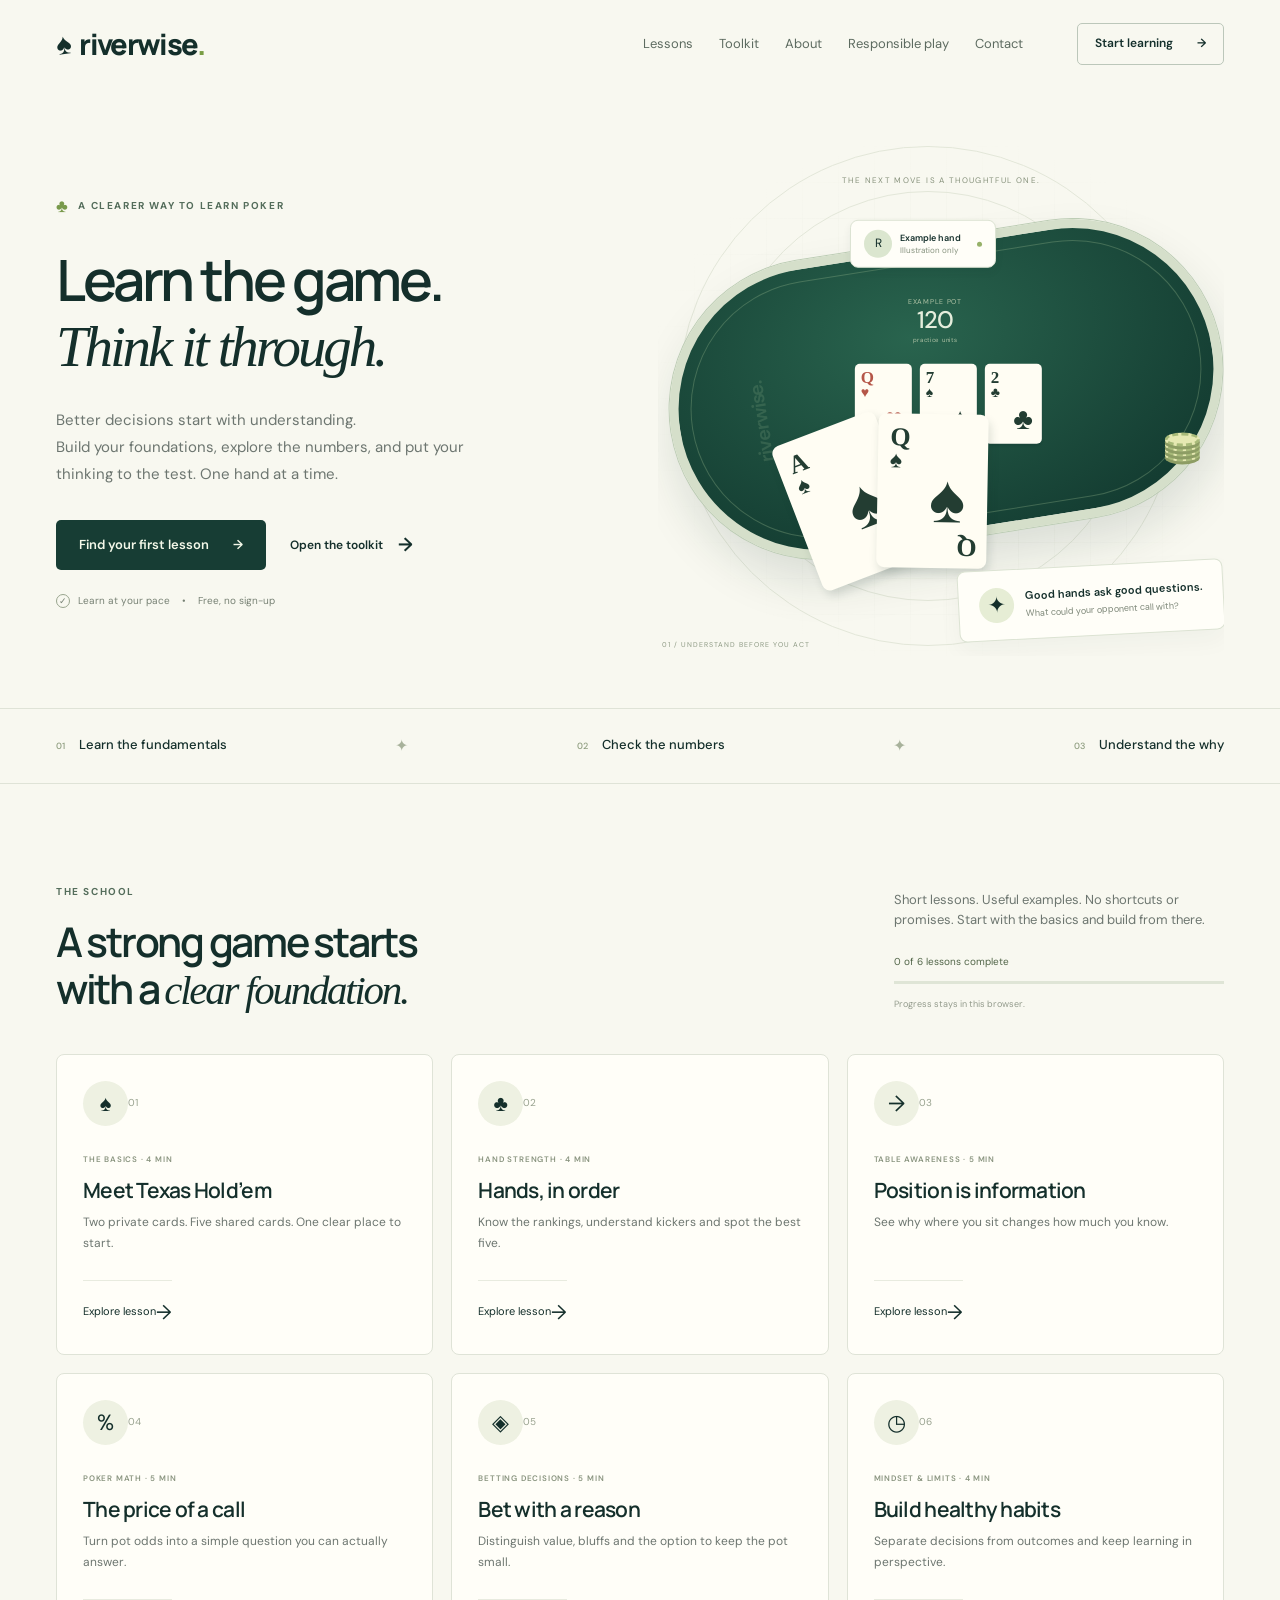
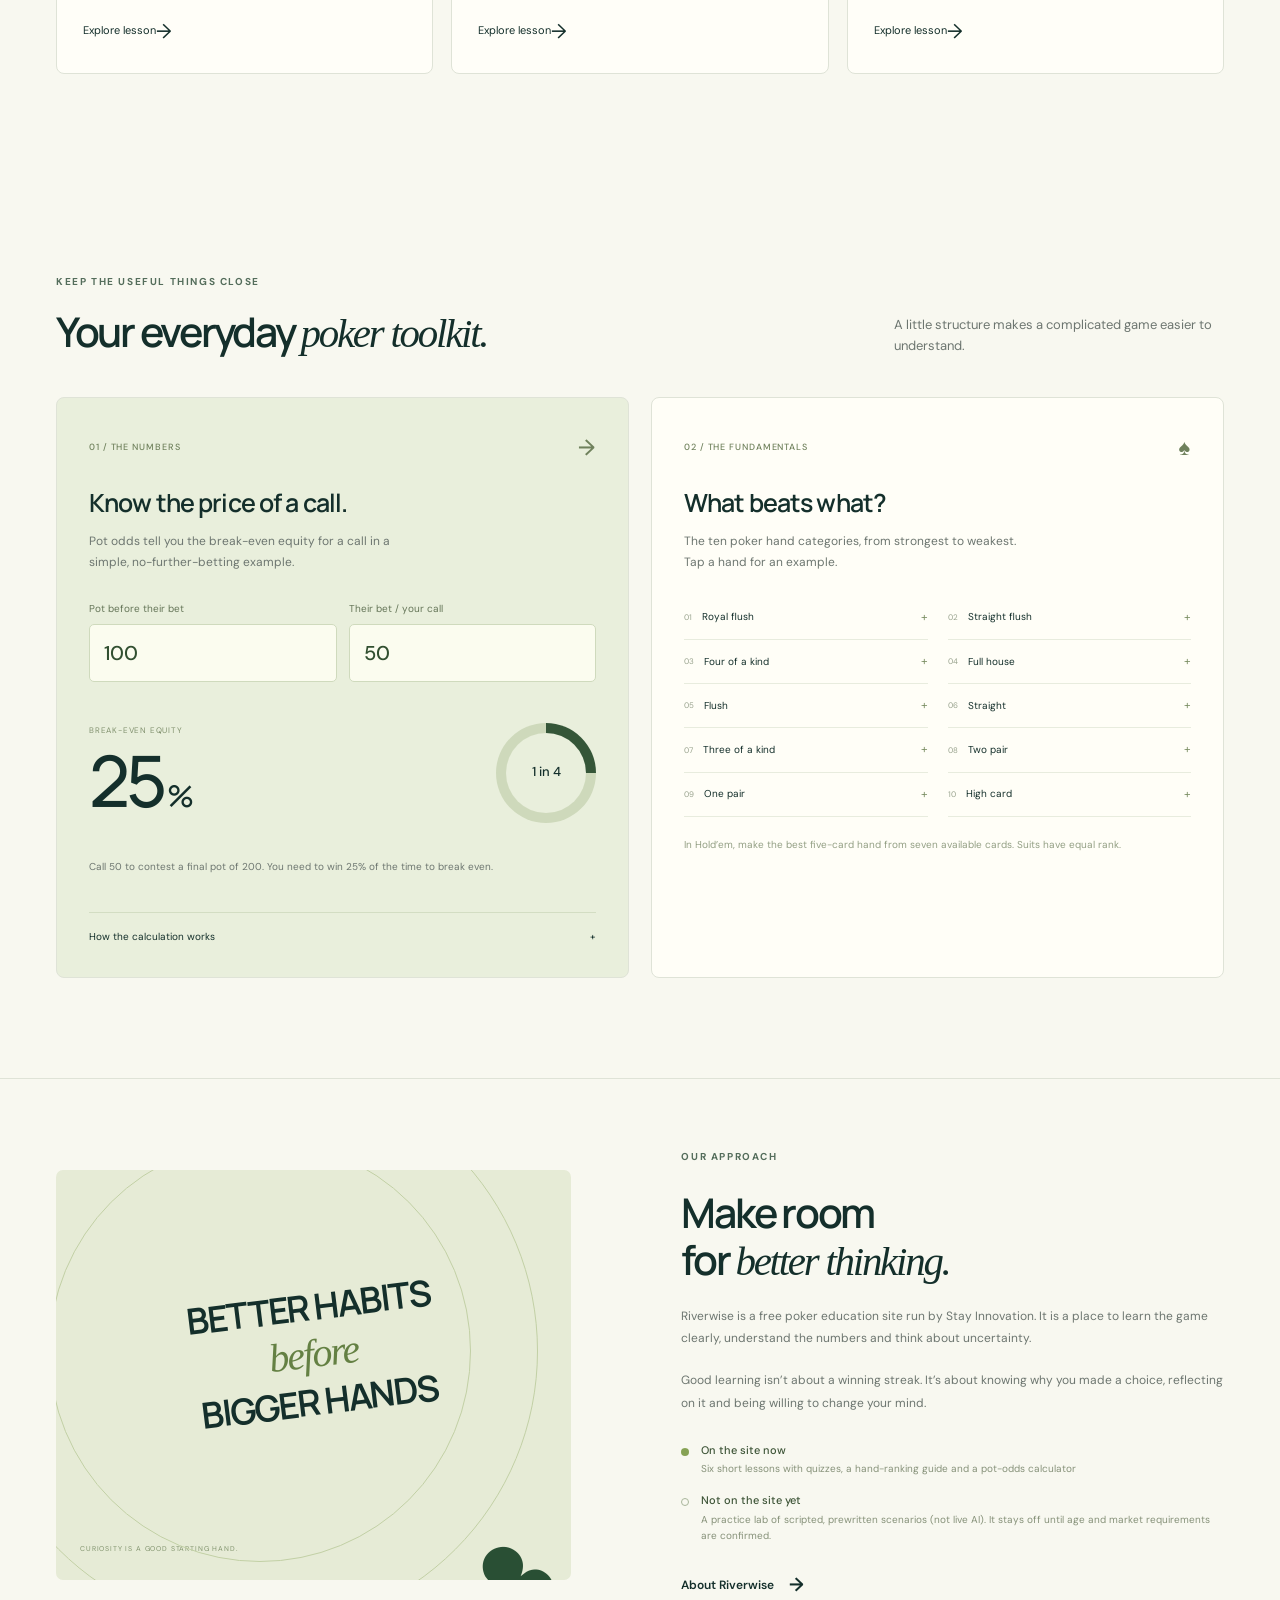
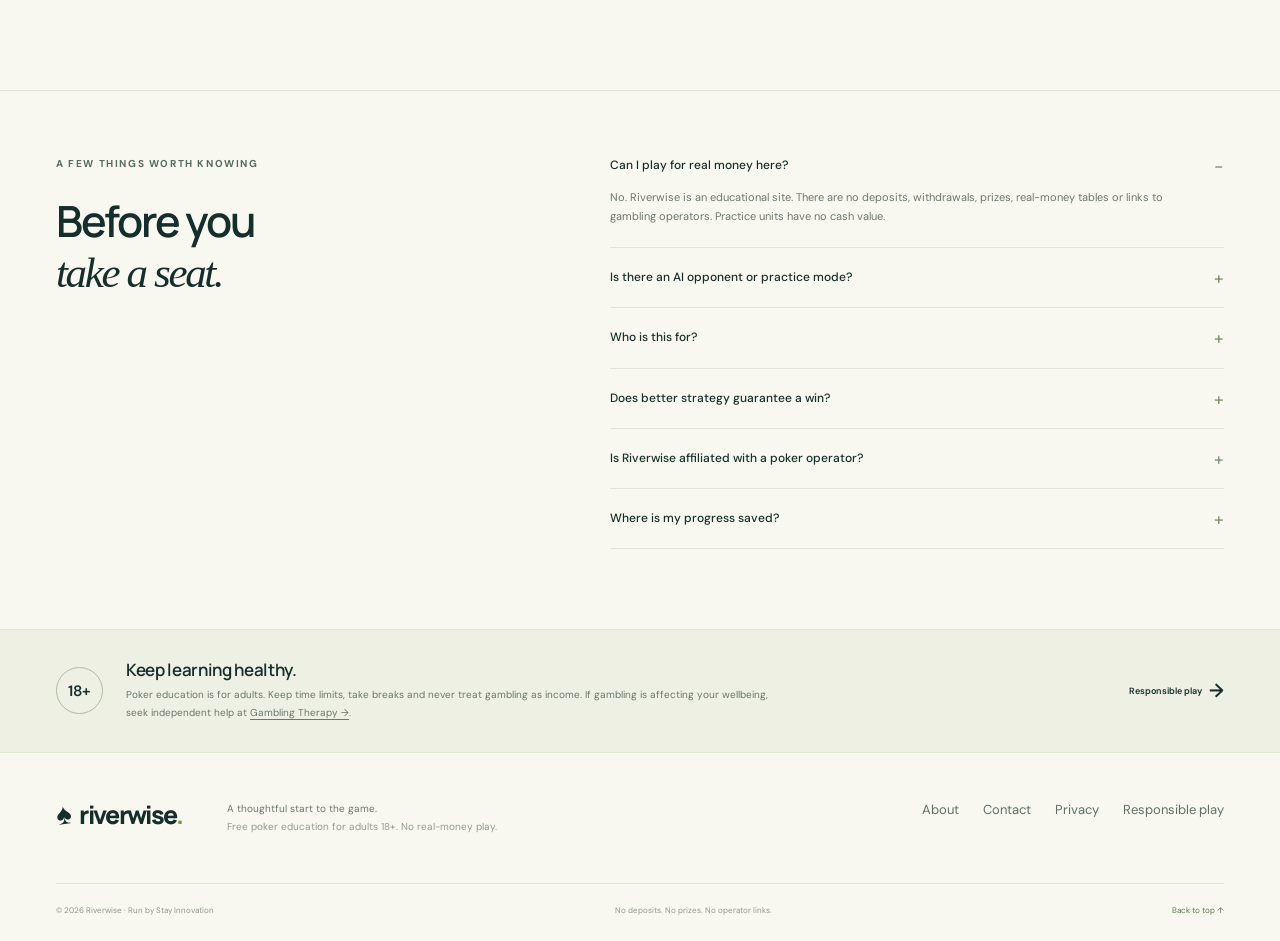
==== index.html @ 5f5cfc0d "Riverwise public educational site Built from the ChatGPT Sites demo: removed Private MVP and placeho" ====
<!doctype html>
<html lang="en">
<head>
  <meta charset="utf-8"><meta name="viewport" content="width=device-width, initial-scale=1">
  <meta name="description" content="Free Texas Hold’em lessons for adults: rules, hand rankings, position, pot odds and healthy habits. No sign-up, no real-money play.">
  <meta name="theme-color" content="#132d29">
  <title>Riverwise | Learn the game. Think it through.</title>
  <link rel="icon" href="favicon.svg" type="image/svg+xml"><link rel="stylesheet" href="styles.css">
  <script defer src="app.js"></script>
</head>
<body>
<a class="skip" href="#main">Skip to content</a>

<header class="site-header"><a class="brand" href="index.html" aria-label="Riverwise home"><span class="brand-mark">♠</span>riverwise<span class="brand-dot">.</span></a><nav aria-label="Main navigation"><a href="index.html#learn">Lessons</a><a href="index.html#tools">Toolkit</a><a href="about.html">About</a><a href="responsible-play.html">Responsible play</a><a href="contact.html">Contact</a></nav><a class="button small outline" href="#learn">Start learning <span>→</span></a><button class="menu-toggle" aria-expanded="false" aria-controls="mobile-nav" aria-label="Open navigation">☰</button></header>
<nav class="mobile-nav" id="mobile-nav" aria-label="Mobile navigation" hidden><a href="index.html#learn">Lessons</a><a href="index.html#tools">Toolkit</a><a href="about.html">About</a><a href="responsible-play.html">Responsible play</a><a href="contact.html">Contact</a></nav>
<main id="main">
<section class="hero section-wrap">
  <div class="hero-copy"><div class="eyebrow"><span class="tiny-suit">♣</span> A CLEARER WAY TO LEARN POKER</div><h1>Learn the game.<br><em>Think it through.</em></h1><p class="hero-intro">Better decisions start with understanding.<br class="desktop"> Build your foundations, explore the numbers, and put your thinking to the test. One hand at a time.</p><div class="hero-actions"><a class="button primary" href="#learn">Find your first lesson <span>→</span></a><a class="text-link" href="#tools">Open the toolkit <span>→</span></a></div><div class="hero-note"><span class="check-ring">✓</span> Learn at your pace <span class="note-dot">•</span> Free, no sign-up</div></div>
  <div class="hero-art" aria-label="Illustration of a poker decision: ace and queen of spades on a queen-high flop">
    <div class="art-grid"></div><div class="art-orbit orbit-one"></div><div class="art-orbit orbit-two"></div><div class="art-kicker">THE NEXT MOVE IS A THOUGHTFUL ONE.</div>
    <div class="poker-table"><div class="table-line"></div><div class="table-logo">riverwise.</div><div class="opponent"><span>R</span><div>Example hand<small>Illustration only</small></div><i></i></div><div class="pot-label">EXAMPLE POT <strong>120</strong><span>practice units</span></div><div class="board"><div class="playing-card red"><b>Q<small>♥</small></b><span>♥</span></div><div class="playing-card"><b>7<small>♠</small></b><span>♠</span></div><div class="playing-card"><b>2<small>♣</small></b><span>♣</span></div></div><div class="chip-stack"><i></i><i></i><i></i><i></i></div></div>
    <div class="hero-hand"><div class="playing-card large card-left"><b>A<small>♠</small></b><span>♠</span><b class="card-corner">A</b></div><div class="playing-card large card-right"><b>Q<small>♠</small></b><span>♠</span><b class="card-corner">Q</b></div></div>
    <div class="insight-float"><span class="insight-icon">✦</span><div>Good hands ask good questions.<small>What could your opponent call with?</small></div></div><div class="art-caption">01 / UNDERSTAND BEFORE YOU ACT</div>
  </div>
</section>
<div class="principles section-wrap"><div><span>01</span> Learn the fundamentals</div><i>✦</i><div><span>02</span> Check the numbers</div><i>✦</i><div><span>03</span> Understand the why</div></div>
<section id="learn" class="school section-wrap section-space"><div class="section-heading"><div><div class="eyebrow">THE SCHOOL</div><h2>A strong game starts<br>with a <em>clear foundation.</em></h2></div><div class="section-aside"><p>Short lessons. Useful examples. No shortcuts or promises. Start with the basics and build from there.</p><div class="progress-info"><span id="lesson-progress">0 of 6 lessons complete</span><div class="progress-track"><span id="progress-fill"></span></div><small>Progress stays in this browser.</small></div></div></div>
<div class="lesson-grid" id="lesson-grid"></div>
</section>

<section id="tools" class="toolkit section-wrap section-space"><div class="section-heading"><div><div class="eyebrow">KEEP THE USEFUL THINGS CLOSE</div><h2>Your everyday <em>poker toolkit.</em></h2></div><p class="section-aside">A little structure makes a complicated game easier to understand.</p></div><div class="tools-grid"><article class="odds-tool"><div class="tool-label"><span>01 / THE NUMBERS</span><span>→</span></div><h3>Know the price of a call.</h3><p>Pot odds tell you the break-even equity for a call in a simple, no-further-betting example.</p><div class="calculator-fields"><label>Pot before their bet<input type="number" id="pot-input" min="0" max="1000000" value="100" inputmode="decimal"></label><label>Their bet / your call<input type="number" id="bet-input" min="1" max="1000000" value="50" inputmode="decimal"></label></div><div class="odds-result"><div><small>BREAK-EVEN EQUITY</small><strong id="equity-result">25<span>%</span></strong></div><div class="odds-visual" id="odds-visual"><span id="odds-ring-text">1 in 4</span></div></div><p id="odds-explanation" class="tool-footnote" aria-live="polite">Call 50 to contest a final pot of 200. You need to win 25% of the time to break even.</p><details><summary>How the calculation works</summary><p>Required equity = call ÷ (pot before the bet + opponent’s bet + your call). This ignores rake, future betting, implied odds and tournament considerations. The percentage is a break-even threshold, not your actual chance of winning.</p></details></article><article class="rank-tool"><div class="tool-label"><span>02 / THE FUNDAMENTALS</span><span>♠</span></div><h3>What beats what?</h3><p>The ten poker hand categories, from strongest to weakest. Tap a hand for an example.</p><div id="ranking-list" class="ranking-list"></div><div class="rank-note">In Hold’em, make the best five-card hand from seven available cards. Suits have equal rank.</div></article></div></section>
<section class="approach-section section-wrap section-space" id="about"><div class="approach-visual"><div class="approach-badge">BETTER HABITS<br><span>before</span><br>BIGGER HANDS</div><div class="suit-wheel">♣</div><span class="approach-caption">CURIOSITY IS A GOOD STARTING HAND.</span></div><div class="approach-copy"><div class="eyebrow">OUR APPROACH</div><h2>Make room<br>for <em>better thinking.</em></h2><p>Riverwise is a free poker education site run by Stay Innovation. It is a place to learn the game clearly, understand the numbers and think about uncertainty.</p><p>Good learning isn’t about a winning streak. It’s about knowing why you made a choice, reflecting on it and being willing to change your mind.</p><div class="roadmap"><div><span class="roadmap-dot ready"></span><p><strong>On the site now</strong><small>Six short lessons with quizzes, a hand-ranking guide and a pot-odds calculator</small></p></div><div><span class="roadmap-dot"></span><p><strong>Not on the site yet</strong><small>A practice lab of scripted, prewritten scenarios (not live AI). It stays off until age and market requirements are confirmed.</small></p></div></div><a class="text-link" href="about.html">About Riverwise <span>→</span></a></div></section>
<section class="faq-section section-wrap section-space"><div><div class="eyebrow">A FEW THINGS WORTH KNOWING</div><h2>Before you<br><em>take a seat.</em></h2></div><div class="faqs"><details open><summary>Can I play for real money here?</summary><p>No. Riverwise is an educational site. There are no deposits, withdrawals, prizes, real-money tables or links to gambling operators. Practice units have no cash value.</p></details><details><summary>Is there an AI opponent or practice mode?</summary><p>No. There is no AI opponent on Riverwise. We have built a small practice lab of scripted scenarios with prewritten feedback, but it is not on the public site while we confirm the applicable age and market requirements.</p></details><details><summary>Who is this for?</summary><p>Adults aged 18 or over who want to understand Texas Hold’em fundamentals. The site teaches the game and has no gambling of any kind. It does not verify age, so please do not use it if you are under 18.</p></details><details><summary>Does better strategy guarantee a win?</summary><p>No. Poker involves chance, incomplete information and risk. Educational examples simplify real decisions. A correct decision can still lose, and no strategy guarantees profit.</p></details><details><summary>Is Riverwise affiliated with a poker operator?</summary><p>No. Riverwise is independent. It is not affiliated with, endorsed by or approved by any poker or gambling operator, and it has no affiliate links. If that ever changes, we will say so clearly next to the content concerned.</p></details><details><summary>Where is my progress saved?</summary><p>Lesson completions and practice results are saved in this browser’s local storage. There are no user accounts, email sign-ups, cookies or analytics. Clearing browser data removes your progress.</p></details></div></section>
<section class="responsible section-wrap"><div class="age-badge">18+</div><div><h3>Keep learning healthy.</h3><p>Poker education is for adults. Keep time limits, take breaks and never treat gambling as income. If gambling is affecting your wellbeing, seek independent help at <a href="https://www.gamblingtherapy.org/" target="_blank" rel="noopener noreferrer">Gambling Therapy →</a>.</p></div><a class="text-link" href="responsible-play.html">Responsible play <span>→</span></a></section>
</main>
<footer class="section-wrap"><div class="footer-top"><a class="brand" href="index.html"><span class="brand-mark">♠</span>riverwise<span class="brand-dot">.</span></a><p>A thoughtful start to the game.<br><span>Free poker education for adults 18+. No real-money play.</span></p><div class="footer-links"><a href="about.html">About</a><a href="contact.html">Contact</a><a href="privacy.html">Privacy</a><a href="responsible-play.html">Responsible play</a></div></div><div class="footer-bottom"><span>© <span id="copyright-year">2026</span> Riverwise · Run by Stay Innovation</span><span>No deposits. No prizes. No operator links.</span><a href="#main">Back to top ↑</a></div></footer>
<dialog id="content-dialog"><div class="dialog-top"><span class="brand mini"><span class="brand-mark">♠</span>riverwise.</span><button class="dialog-close" aria-label="Close dialog">✕</button></div><div id="dialog-content"></div></dialog>
<div id="toast" class="toast" role="status" hidden></div>
</body></html>
---- styles.css ----
@import url('https://fonts.googleapis.com/css2?family=DM+Sans:wght@400;450;500;550;600;650;700&family=Manrope:wght@400;500;600;650;700;750;800&display=swap');
:root{--ink:#142f2b;--muted:#6d7670;--paper:#f8f8f0;--white:#fffef8;--line:#dfe3d7;--green:#173d34;--lime:#d6f28e;--serif:Georgia,'Times New Roman',serif;--sans:'DM Sans',Arial,sans-serif;--head:'Manrope',Arial,sans-serif}*{box-sizing:border-box}html{scroll-behavior:smooth;scroll-padding-top:88px}body{margin:0;background:var(--paper);color:var(--ink);font-family:var(--sans);font-size:15px;line-height:1.6}button,input,select{font:inherit}button,a,input,summary{outline-offset:5px}button:focus-visible,a:focus-visible,input:focus-visible,summary:focus-visible{outline:2px solid #82a943}button,a{ -webkit-tap-highlight-color:transparent}a{color:inherit;text-decoration:none}button{cursor:pointer}button:disabled{cursor:default}button{color:inherit}button,summary{touch-action:manipulation}::selection{background:var(--lime);color:var(--ink)}h1,h2,h3,h4,p{margin:0}h1,h2,h3,h4{font-family:var(--head);font-weight:600;line-height:1.15;letter-spacing:-.055em}h1{font-size:clamp(46px,4.45vw,70px);line-height:1.14}h2{font-size:clamp(35px,3.2vw,49px)}h3{font-size:25px;letter-spacing:-.035em}em{font-family:var(--serif);font-weight:400;letter-spacing:-.055em}p{color:var(--muted)}.section-wrap{max-width:1280px;margin:auto;padding-left:56px;padding-right:56px}.section-space{padding-top:100px;padding-bottom:100px}.eyebrow{font-size:10px;font-weight:700;letter-spacing:.16em;display:flex;align-items:center;gap:9px;margin-bottom:24px;color:#546d5b}.eyebrow.light{color:#bdceaa}.button{display:inline-flex;align-items:center;justify-content:center;gap:24px;font-weight:600;font-size:13px;min-height:50px;padding:13px 22px;border-radius:5px;border:1px solid transparent;transition:transform .2s,background .2s}.button:hover{transform:translateY(-2px)}.button.primary{background:var(--lime);color:#18382b}.button.primary:hover{background:#e2f7b2}.button.small{font-size:12px;min-height:42px;padding:10px 17px}.button.outline{border-color:#bcc7ba}.text-link{display:inline-flex;align-items:center;gap:15px;background:none;border:0;padding:0;font-weight:600;font-size:12px}.text-link:hover{color:#557b3e}.text-link span{font-size:19px}.preview-strip{display:flex;align-items:center;justify-content:center;gap:9px;min-height:29px;background:#203b30;color:#e1e8d7;font-size:9px;font-weight:500;letter-spacing:.06em}.status-dot{width:5px;height:5px;background:var(--lime);border-radius:50%}.strip-divider{margin:0 3px;color:#738878}.strip-tail{letter-spacing:0;color:#b8c6b4;margin-left:10px}.site-header{height:88px;padding:0 56px;max-width:1280px;margin:auto;display:flex;align-items:center;justify-content:space-between;gap:30px}.brand{display:flex;align-items:center;font-family:var(--head);font-size:29px;font-weight:800;letter-spacing:-1.7px;line-height:1}.brand-mark{font-family:var(--serif);font-size:29px;margin-right:8px;letter-spacing:0;transform:rotate(-8deg)}.brand-dot{color:#799d44}.site-header nav{display:flex;gap:32px;margin-left:auto;margin-right:24px;font-size:12px;color:#5d6b60}.site-header nav a:hover{color:var(--ink)}.menu-toggle{display:none;background:none;border:0;font-size:22px}.mobile-nav{padding:10px 24px 22px;border-bottom:1px solid var(--line)}.mobile-nav a{display:block;padding:12px}.hero{padding-top:55px;padding-bottom:50px;display:grid;grid-template-columns:1.03fr 1fr;gap:20px;align-items:center;min-height:620px}.hero .eyebrow{margin-bottom:27px}.tiny-suit{font-size:18px;color:#78994b}.hero-intro{font-size:15px;line-height:1.8;margin-top:27px;max-width:430px}.hero-actions{display:flex;gap:24px;align-items:center;margin-top:32px;flex-wrap:wrap}.hero-actions .primary{background:var(--green);color:#f4f8e9}.hero-actions .primary:hover{background:#275345}.hero-note{display:flex;align-items:center;gap:8px;font-size:10px;color:#778174;margin-top:23px}.check-ring{width:14px;height:14px;border:1px solid #99a58e;border-radius:50%;line-height:12px;font-size:9px;text-align:center}.note-dot{margin:0 4px}.hero-art{height:510px;position:relative;overflow:hidden}.art-grid{position:absolute;inset:0;background-image:linear-gradient(#e3e7d94d 1px,transparent 1px),linear-gradient(90deg,#e3e7d94d 1px,transparent 1px);background-size:36px 36px;mask-image:radial-gradient(ellipse,#000 30%,transparent 74%)}.art-orbit{border:1px solid #e3e7d9;border-radius:50%;position:absolute}.orbit-one{width:410px;height:410px;left:65px;top:45px}.orbit-two{width:500px;height:500px;left:20px;top:0}.art-kicker{font-size:8px;letter-spacing:.17em;position:absolute;top:28px;width:100%;text-align:center;color:#87927c}.poker-table{position:absolute;top:93px;left:10px;right:0;height:300px;border-radius:150px;background:radial-gradient(ellipse at 45% 30%,#29644e,#12392f 90%);border:9px solid #d5dfca;box-shadow:0 0 0 1px #bdcdb5,0 24px 45px #13332920;transform:rotate(-9deg)}.table-line{position:absolute;inset:12px;border:1px solid #9ebd9050;border-radius:150px}.table-logo{position:absolute;left:40px;top:128px;color:#90b48d35;font-size:20px;letter-spacing:-1px;font-weight:600;transform:rotate(-90deg)}.opponent{position:absolute;top:-30px;left:50%;transform:translateX(-50%) rotate(9deg);border:1px solid #dce3d3;background:#fffef8;box-shadow:0 4px 8px #132b2810;padding:9px 13px;display:flex;align-items:center;gap:8px;border-radius:8px;white-space:nowrap}.opponent>span{background:#dbe6cf;width:28px;height:28px;display:grid;place-items:center;border-radius:50%;font-size:12px}.opponent div{font-size:9px;font-weight:600;line-height:1.4}.opponent small{display:block;color:#86927e;font-size:8px;font-weight:400}.opponent i{width:5px;height:5px;background:#96b169;border-radius:50%;margin-left:8px}.pot-label{position:absolute;top:47px;width:100%;text-align:center;font-size:7px;letter-spacing:.1em;color:#b0c3a6;transform:rotate(9deg)}.pot-label strong{display:block;color:#e5eddc;line-height:1.1;font-size:24px;font-weight:500;letter-spacing:-1px}.pot-label span{font-size:6px}.board{display:flex;gap:8px;position:absolute;left:50%;top:116px;transform:translateX(-50%) rotate(9deg)}.playing-card{background:#fffdf3;width:57px;height:80px;flex-shrink:0;border-radius:5px;box-shadow:0 2px 2px #041a2425;position:relative;padding:6px;color:#233d32}.playing-card b{font-family:var(--serif);font-size:17px;line-height:.9;display:block;font-weight:600}.playing-card b small{display:block;font-size:14px;margin-top:2px}.playing-card>span{position:absolute;bottom:10px;right:9px;font-family:var(--serif);font-size:30px;line-height:1}.playing-card.red{color:#b55648}.hero-hand{position:absolute;top:271px;left:132px;width:210px;height:174px;transform:rotate(-9deg)}.playing-card.large{width:110px;height:154px;border-radius:8px;padding:12px;position:absolute;box-shadow:2px 6px 10px #152f2925}.playing-card.large b{font-size:26px}.playing-card.large b small{font-size:23px}.playing-card.large>span{font-size:68px;bottom:35px;right:22px}.playing-card .card-corner{position:absolute;right:10px;bottom:10px;transform:rotate(180deg)}.card-left{left:5px;transform:rotate(-12deg)}.card-right{left:89px;top:3px;transform:rotate(10deg)}.chip-stack{position:absolute;right:62px;bottom:49px;transform:rotate(9deg)}.chip-stack i{position:absolute;width:35px;height:14px;border-radius:50%;border:3px dashed #a8ba79;background:#e5e8b2;box-shadow:0 3px 0 #8d9d64}.chip-stack i:nth-child(2){top:-5px}.chip-stack i:nth-child(3){top:-10px}.chip-stack i:nth-child(4){top:-15px}.insight-float{position:absolute;right:0;bottom:20px;display:flex;align-items:center;gap:11px;padding:17px 20px;background:#fffef8;border:1px solid #dce3d3;border-radius:8px;box-shadow:0 10px 25px #1333290a;transform:rotate(-3deg)}.insight-icon{display:grid;place-items:center;font-size:22px;background:#e6edd5;width:35px;height:35px;border-radius:50%}.insight-float div{font-size:11px;font-weight:600}.insight-float small{display:block;font-weight:400;color:#7d8778;font-size:9px;margin-top:2px}.art-caption{position:absolute;bottom:5px;left:4px;font-size:7px;letter-spacing:.14em;color:#8e9a84}.principles{display:flex;align-items:center;justify-content:space-between;gap:20px;border-top:1px solid var(--line);border-bottom:1px solid var(--line);padding-top:24px;padding-bottom:24px;font-size:13px;font-weight:500}.principles div{display:flex;gap:14px;align-items:center}.principles span{font-size:9px;color:#8d9c7e}.principles>i{font-style:normal;color:#a8b29b;font-size:16px}.section-heading{display:flex;align-items:flex-end;justify-content:space-between;gap:50px;margin-bottom:40px}.section-aside{width:330px;flex-shrink:0;font-size:13px}.section-heading .eyebrow{margin-bottom:18px}.progress-info{margin-top:20px}.progress-info>span{font-size:10px;color:#516548}.progress-track{height:3px;background:#dfe5d6;margin:9px 0}.progress-track>span{display:block;background:#719741;width:0;height:100%;transition:width .4s}.progress-info>small{color:#939b8c;font-size:9px}.lesson-grid{display:grid;grid-template-columns:repeat(3,1fr);gap:18px}.lesson-card{background:#fffef8;border:1px solid var(--line);border-radius:8px;padding:26px;transition:transform .2s,box-shadow .2s;display:flex;flex-direction:column;position:relative;text-align:left;width:100%}.lesson-card:hover{transform:translateY(-4px);box-shadow:0 12px 25px #173d3409}.lesson-card-top{display:flex;align-items:center;justify-content:space-between;margin-bottom:27px}.lesson-icon{width:45px;height:45px;background:#eef1e2;border-radius:50%;display:grid;place-items:center;font-size:22px}.lesson-number{font-size:10px;color:#97a18e}.lesson-card h3{font-size:21px;margin:12px 0 10px}.lesson-card p{font-size:12px;line-height:1.75;flex:1}.lesson-meta{font-size:8px;letter-spacing:.1em;font-weight:600;color:#89947f}.lesson-bottom{margin-top:26px;border-top:1px solid #e8ebdf;padding-top:15px;font-size:11px;display:flex;justify-content:space-between;align-items:center}.lesson-bottom span:last-child{font-size:20px;font-weight:400}.lesson-card.complete .lesson-bottom{color:#698a37}.practice-section{background:#153a31;color:#f3f5e6;padding:85px 0 90px;position:relative;overflow:hidden}.practice-section:before{content:"";position:absolute;right:-160px;top:-340px;width:750px;height:750px;border:1px solid #b5cc9533;border-radius:50%;pointer-events:none}.practice-layout{display:grid;grid-template-columns:.82fr 1fr;gap:100px;align-items:center}.practice-copy h2{font-size:54px;margin-bottom:23px}.practice-copy h2 em{color:#d3ed9f}.practice-copy>p{color:#b6c6b5;font-size:13px;line-height:1.8;max-width:310px}.feature-list{list-style:none;padding:0;margin:25px 0 30px;font-size:11px;color:#c5d2bf}.feature-list li{margin:12px 0;display:flex;gap:10px}.feature-list span{color:#c4dd8c}.honest-note{display:flex;gap:10px;max-width:320px;line-height:1.7}.honest-note>span{width:15px;height:15px;line-height:13px;text-align:center;border:1px solid #6d8a6b;border-radius:50%;font-size:10px;flex-shrink:0;margin-top:3px}.honest-note p{font-size:10px;color:#92ab92}.practice-score{display:flex;align-items:center;gap:13px;margin-top:35px;padding-top:20px;border-top:1px solid #38604c;max-width:320px}.practice-score>span{font-size:32px;line-height:1;font-family:var(--head);color:#d5e6a8}.practice-score>div{font-size:10px;color:#cfdbc6}.practice-score small{display:block;color:#92ab92;font-size:9px}.subtle-button{font-size:9px;background:none;border:0;color:#b7ccad;margin-left:auto;padding:8px}.lab{position:relative;z-index:1;background:#f8f8ed;border-radius:13px;padding:24px;color:var(--ink);box-shadow:0 20px 70px #081f2e40;min-width:0}.lab-top{display:flex;align-items:center;justify-content:space-between;color:#939e88;font-size:8px;letter-spacing:.07em;padding-bottom:18px;border-bottom:1px solid #e2e6d6}.lab-status{display:flex;align-items:center;gap:6px;color:#677c57;font-size:8px;font-weight:600}.lab-status i{width:5px;height:5px;background:#92b460;border-radius:50%}.lab-head{display:flex;justify-content:space-between;align-items:center;margin-top:20px;gap:10px}.tag{font-size:8px;letter-spacing:.08em;color:#859375}.lab h3{font-size:23px;margin-top:6px}.circle-button{background:transparent;border:1px solid #d5ddc9;border-radius:50%;width:28px;height:28px;flex-shrink:0;line-height:1}.scenario-context{font-size:11px;line-height:1.7;margin-top:12px;min-height:38px}.lab-felt{height:252px;background:radial-gradient(ellipse at center,#326450,#215241);border-radius:10px;margin-top:18px;position:relative;overflow:hidden}.lab-felt-ring{position:absolute;border:1px solid #b7c7a333;inset:15px 25px;border-radius:105px}.opponent-mini{position:absolute;top:16px;left:50%;transform:translateX(-50%);display:flex;gap:7px;align-items:center;white-space:nowrap}.avatar{height:24px;width:24px;background:#b5c998;border-radius:50%;display:grid;place-items:center;font-size:10px}.opponent-mini>div{font-size:9px;color:#e3ecd6;line-height:1.4}.opponent-mini small{display:block;color:#b1c3a5;font-size:8px}.lab-pot{position:absolute;top:55px;text-align:center;width:100%;color:#f5f3cf;line-height:1.5}.lab-pot small{display:block;font-size:6px;letter-spacing:.1em;color:#b2c5a3}.lab-pot strong{font-size:17px;font-weight:500}.scenario-board{position:absolute;top:98px;width:100%;display:flex;justify-content:center;gap:6px}.scenario-board .playing-card{width:38px;height:52px;padding:4px;border-radius:3px}.scenario-board .playing-card b{font-size:12px}.scenario-board .playing-card b small{font-size:10px}.scenario-board .playing-card>span{font-size:17px;bottom:6px;right:6px}.preflop-label{color:#abc09a;font-size:10px;padding:17px 0}.your-hand{position:absolute;top:164px;left:50%;transform:translateX(-50%);display:flex;align-items:center;gap:12px;white-space:nowrap}.your-hand>span,.your-hand>small{font-size:6px;color:#b1c3a4;letter-spacing:.07em}.your-hand>div{display:flex;gap:5px}.your-hand .playing-card{width:43px;height:61px;padding:5px}.your-hand .playing-card b{font-size:14px}.your-hand .playing-card b small{font-size:10px}.your-hand .playing-card>span{font-size:23px;bottom:6px;right:7px}.decision-options{display:flex;gap:8px;margin-top:18px}.decision-options button{flex:1;min-height:43px;background:#fffef7;border:1px solid #d7dec9;border-radius:5px;font-size:10px;font-weight:600}.decision-options button:hover:not(:disabled){background:#e8efda;border-color:#9eb17d}.decision-options button.selected{background:#d6e9b5;border-color:#a0bc6c}.decision-options button.correct{background:#d6e9b5;border-color:#90af56}.decision-options button.incorrect{background:#f1dfd3;border-color:#cfab8f}.decision-options button:disabled:not(.selected):not(.correct){opacity:.6}.decision-feedback{padding:16px;background:#e9eedc;border-radius:6px;margin-top:13px;font-size:11px;line-height:1.7}.decision-feedback strong{display:block;font-size:12px;color:#385a29;margin-bottom:5px}.decision-feedback p{font-size:11px;color:#66745b}.next-scenario{margin-top:12px;width:100%;min-height:40px;font-size:11px}.lab-foot{display:flex;align-items:center;justify-content:space-between;font-size:7px;color:#8b987e;margin-top:14px}.lab-foot>span:last-child{font-size:15px}.tools-grid{display:grid;grid-template-columns:1fr 1fr;gap:22px}.odds-tool,.rank-tool{border:1px solid var(--line);border-radius:8px;padding:32px;min-width:0}.odds-tool{background:#e9efdc}.rank-tool{background:#fffef7}.tool-label{display:flex;justify-content:space-between;align-items:center;margin-bottom:24px;font-size:9px;font-weight:500;letter-spacing:.1em;color:#6f815c}.tool-label>span:last-child{font-size:22px}.tools-grid h3{font-size:25px;margin-bottom:13px}.tools-grid article>p{font-size:12px;max-width:340px;line-height:1.8}.calculator-fields{display:flex;gap:12px;margin-top:27px}.calculator-fields label{font-size:10px;color:#657558;flex:1;min-width:0}.calculator-fields input{display:block;width:100%;padding:12px 14px;background:#fbfcef;border:1px solid #cfdabd;border-radius:5px;margin-top:7px;font-size:20px;color:#314f30;font-weight:500;min-width:0}.odds-result{display:flex;justify-content:space-between;align-items:center;margin:26px 0 20px;padding:15px 0}.odds-result small{display:block;font-size:8px;color:#81916e;letter-spacing:.1em}.odds-result strong{font-family:var(--head);font-size:71px;font-weight:500;letter-spacing:-4px;line-height:1.2}.odds-result strong>span{font-size:30px;letter-spacing:-1px;margin-left:4px}.odds-visual{width:100px;height:100px;border-radius:50%;background:conic-gradient(#355638 25%,#ced9bb 0);display:grid;place-items:center}.odds-visual>span{display:grid;place-items:center;width:80px;height:80px;border-radius:50%;background:#e9efdc;font-size:13px;font-weight:500}.tool-footnote{font-size:10px!important;min-height:37px;max-width:none!important}.odds-tool details{margin-top:17px;padding-top:16px;border-top:1px solid #d3ddc3}.odds-tool summary{font-size:10px;cursor:pointer;list-style:none}.odds-tool summary:after{content:'+';float:right}.odds-tool details[open] summary:after{content:'−'}.odds-tool details p{font-size:10px;margin-top:10px;line-height:1.7}.ranking-list{margin-top:22px;display:grid;grid-template-columns:1fr 1fr;column-gap:20px}.rank-row{border-bottom:1px solid #e8ecde}.rank-row button{display:flex;align-items:center;width:100%;padding:12px 0;background:none;border:0;font-size:10px;text-align:left;gap:10px}.rank-row button>span:first-child{color:#99a38e;font-size:8px}.rank-row button>span:last-child{margin-left:auto;color:#80936a;font-size:12px}.rank-row.open{grid-column:1/-1}.rank-example{padding:3px 0 14px;font-size:10px;color:#728365}.rank-example strong{display:block;font-family:var(--serif);font-size:20px;letter-spacing:3px;font-weight:400;color:#415b37;margin:4px 0}.rank-note{font-size:10px;color:#939f84;line-height:1.6;margin-top:20px}.approach-section{display:grid;grid-template-columns:.95fr 1fr;gap:110px;align-items:center;border-top:1px solid var(--line);padding-top:70px;padding-bottom:90px}.approach-visual{height:410px;border-radius:7px;background:#e6ebd6;position:relative;overflow:hidden;display:flex;align-items:center;justify-content:center}.approach-visual:before,.approach-visual:after{content:'';position:absolute;left:-80px;top:-100px;width:560px;height:560px;border:1px solid #c2d0a5;border-radius:50%}.approach-visual:after{width:420px;height:420px;left:-7px;top:-30px}.approach-badge{font-family:var(--head);font-size:36px;font-weight:650;line-height:1.15;text-align:center;letter-spacing:-1.9px;position:relative;z-index:1;transform:rotate(-7deg);margin-top:-40px}.approach-badge>span{font-family:var(--serif);font-style:italic;font-size:40px;font-weight:400;line-height:1.35;color:#648043}.suit-wheel{position:absolute;font-size:150px;bottom:-80px;right:15px;line-height:1;color:#294f34;transform:rotate(-13deg)}.approach-caption{position:absolute;bottom:25px;left:24px;letter-spacing:.12em;font-size:7px;color:#83956f}.approach-copy>p{font-size:12px;line-height:1.85;margin-top:20px}.roadmap{margin-top:28px;margin-bottom:26px}.roadmap>div{display:flex;gap:12px;margin:15px 0}.roadmap-dot{width:8px;height:8px;border:1px solid #a9b69b;border-radius:50%;flex-shrink:0;margin-top:6px}.roadmap-dot.ready{background:#86a254;border:0}.roadmap strong{display:block;color:#3d5437;font-size:11px;font-weight:500}.roadmap small{display:block;color:#869179;font-size:10px;margin-top:2px}.faq-section{display:grid;grid-template-columns:1fr 1.35fr;gap:100px;border-top:1px solid var(--line);padding-top:65px;padding-bottom:80px}.faq-section h2{font-size:43px}.faqs details{border-bottom:1px solid var(--line);padding:20px 0}.faqs details:first-child{padding-top:0}.faqs summary{cursor:pointer;list-style:none;font-size:12px;font-weight:500;position:relative;padding-right:22px}.faqs summary::-webkit-details-marker{display:none}.faqs summary:after{content:'+';font-size:17px;color:#849474;position:absolute;right:0;top:-3px}.faqs details[open] summary:after{content:'−'}.faqs details p{font-size:11px;line-height:1.8;margin-top:12px;padding-right:22px}.responsible{display:flex;align-items:center;gap:23px;background:#edf0e2;padding-top:30px;padding-bottom:30px;border-top:1px solid #dfe6cf;border-bottom:1px solid #dfe6cf}.age-badge{width:47px;height:47px;border:1px solid #aebda0;border-radius:50%;font-size:15px;display:grid;place-items:center;flex-shrink:0;font-weight:600}.responsible h3{font-size:17px;letter-spacing:-.02em;margin-bottom:6px}.responsible p{font-size:10px;line-height:1.8;max-width:650px}.responsible p a{text-decoration:underline;text-underline-offset:3px}.responsible .text-link{font-size:9px;white-space:nowrap;margin-left:auto;gap:7px}.footer-top{padding:47px 0;display:flex;align-items:flex-start;gap:45px}.footer-top>.brand{font-size:25px}.footer-top p{font-size:10px;line-height:1.8}.footer-top p span{color:#929d87}.footer-links{display:flex;flex-wrap:wrap;justify-content:flex-end;gap:12px 24px;margin-left:auto;max-width:360px}.footer-links button{font-size:10px;border:0;background:none;padding:0;color:#78886c}.footer-links button:hover{text-decoration:underline}.footer-bottom{padding:20px 0 25px;border-top:1px solid var(--line);display:flex;justify-content:space-between;gap:20px;font-size:8px;color:#8f9a84}.footer-bottom a{color:#607552}.skip{position:fixed;left:15px;top:-80px;background:var(--lime);padding:10px 15px;z-index:99}.skip:focus{top:10px}dialog{border:1px solid #d6dfc7;border-radius:12px;background:var(--paper);color:var(--ink);width:min(680px,calc(100% - 32px));max-height:90vh;padding:28px;box-shadow:0 20px 100px #09292444}dialog::backdrop{background:#0d2c27aa;backdrop-filter:blur(5px)}.dialog-top{display:flex;justify-content:space-between;align-items:center;border-bottom:1px solid var(--line);padding-bottom:20px;margin-bottom:27px}.brand.mini{font-size:20px}.brand.mini .brand-mark{font-size:22px}.dialog-close{width:32px;height:32px;border-radius:50%;border:1px solid #d5deca;background:transparent;font-size:13px}.dialog-eyebrow{font-size:9px;color:#7e906b;letter-spacing:.12em;margin-bottom:10px}.dialog-title{font-size:33px;margin-bottom:18px}.dialog-copy p{font-size:13px;line-height:1.85;margin:14px 0}.dialog-copy h4{font-size:17px;margin-top:24px;letter-spacing:-.025em}.dialog-copy ul{padding-left:20px;color:#6d7b61;font-size:12px}.lesson-takeaway{padding:18px 20px;background:#e6edda;border-radius:6px;margin:24px 0;font-size:12px;line-height:1.75}.lesson-takeaway strong{display:block;font-size:10px;margin-bottom:7px;letter-spacing:.08em}.quiz{padding-top:22px;border-top:1px solid var(--line)}.quiz>h4{font-size:17px;margin-bottom:13px;letter-spacing:-.02em}.quiz-options{display:grid;gap:8px}.quiz-options button{border:1px solid #d6dfc9;background:#fffef7;border-radius:5px;font-size:12px;text-align:left;padding:12px 15px}.quiz-options button:hover:not(:disabled){background:#eaf0df}.quiz-options button.correct{background:#d9e9bc;border-color:#99b76d}.quiz-options button.incorrect{background:#f1ddd2;border-color:#c9a48a}.quiz-feedback{font-size:12px;color:#5e7546;line-height:1.75;margin-top:14px}.complete-lesson{margin-top:20px;width:100%}.toast{position:fixed;bottom:24px;left:50%;transform:translateX(-50%);padding:13px 22px;background:#193e32;color:#e5efd8;border:1px solid #6d8a58;box-shadow:0 8px 30px #14322a22;border-radius:8px;font-size:12px;z-index:100;max-width:90vw}.error-text{color:#a74c3d!important}[hidden]{display:none!important}@media(min-width:1500px){.section-wrap{max-width:1400px}.site-header{max-width:1400px}.hero{gap:60px}.hero-art{max-width:590px}.poker-table{left:25px}.hero-hand{left:165px}.practice-layout{gap:140px}}@media(max-width:1100px){.section-wrap{padding-left:35px;padding-right:35px}.site-header{padding:0 35px}.site-header nav{gap:20px;margin-right:0}.hero{gap:0}.hero-art{height:460px;transform:scale(.94);transform-origin:right center}.poker-table{height:280px}.hero-hand{left:100px;top:260px}.insight-float{bottom:0}.art-caption{bottom:-10px}.hero-actions{gap:15px}.hero-actions .button{font-size:11px;padding:13px 17px;gap:15px}.hero-actions .text-link{font-size:10px}.practice-layout{gap:55px}.practice-copy h2{font-size:48px}.approach-section{gap:65px}.faq-section{gap:65px}.responsible{flex-wrap:wrap}.responsible>div:nth-child(2){flex:1}.responsible .text-link{margin-left:70px}.footer-top{gap:30px}.lesson-card{padding:22px}.section-aside{width:300px}}@media(max-width:800px){.site-header{height:77px}.site-header nav{display:none}.site-header>.button{margin-left:auto}.menu-toggle{display:block}.hero{grid-template-columns:1fr;padding-top:35px;padding-bottom:25px}.hero-copy{max-width:600px}.hero h1{font-size:58px}.hero-intro{max-width:500px}.hero-art{width:510px;max-width:100%;height:480px;margin:20px auto 0;transform:none}.poker-table{left:10px;height:300px}.hero-hand{left:132px;top:271px}.insight-float{bottom:15px}.art-caption{bottom:0}.principles{font-size:10px;gap:10px;padding-top:20px;padding-bottom:20px}.principles div{gap:7px}.principles>i{font-size:12px}.section-space{padding-top:65px;padding-bottom:65px}.section-heading{gap:25px;align-items:flex-start}.section-heading h2{font-size:35px}.section-aside{width:230px;font-size:11px}.lesson-grid{grid-template-columns:repeat(2,1fr)}.practice-layout{grid-template-columns:1fr;gap:40px}.practice-copy{display:grid;grid-template-columns:1fr 1fr;column-gap:40px}.practice-copy .eyebrow,.practice-copy h2,.practice-copy>p{grid-column:1}.practice-copy .feature-list{grid-column:2;grid-row:2;margin-top:0}.honest-note{grid-column:2;grid-row:3}.practice-score{grid-column:1/-1;width:100%;max-width:none}.lab{max-width:560px;width:100%;margin:auto}.practice-section{padding:65px 0}.tools-grid{gap:15px}.odds-tool,.rank-tool{padding:24px}.ranking-list{grid-template-columns:1fr;column-gap:0}.rank-row button{padding:7px 0}.tools-grid h3{font-size:23px}.tools-grid article>p{font-size:11px}.odds-result strong{font-size:60px}.odds-visual{width:82px;height:82px}.odds-visual>span{width:64px;height:64px;font-size:11px}.calculator-fields{flex-direction:column}.calculator-fields input{padding:8px 12px}.approach-section{gap:30px}.approach-visual{height:360px}.approach-badge{font-size:28px}.approach-badge>span{font-size:34px}.approach-copy h2{font-size:37px}.approach-copy>p{font-size:11px}.faq-section{gap:40px;grid-template-columns:.8fr 1.2fr}.faq-section h2{font-size:35px}.footer-top{flex-wrap:wrap}.footer-links{margin-left:0;max-width:none;width:100%;justify-content:flex-start}.footer-bottom{flex-wrap:wrap}.footer-bottom span:nth-child(2){margin-left:auto}.footer-bottom a{display:none}}@media(max-width:560px){.section-wrap{padding-left:23px;padding-right:23px}.preview-strip{font-size:8px;height:28px;gap:6px}.strip-tail{display:none}.site-header{padding:0 23px;height:73px;gap:17px}.brand{font-size:26px}.brand-mark{font-size:26px}.site-header>.button{font-size:9px;min-height:35px;padding:8px 10px;gap:7px}.menu-toggle{font-size:19px;padding:0}.hero{padding-top:28px}.hero h1{font-size:45px;line-height:1.16;letter-spacing:-2.5px}.hero .eyebrow{font-size:8px;margin-bottom:20px;letter-spacing:.1em}.hero-intro{font-size:12px;line-height:1.85;margin-top:22px;max-width:330px}.desktop{display:none}.hero-actions{gap:19px;margin-top:24px}.hero-actions .button{font-size:10px;padding:12px 14px;min-height:46px}.hero-actions .text-link{font-size:10px;gap:7px}.hero-note{font-size:8px;margin-top:18px}.hero-art{margin-top:22px;height:365px;width:350px}.art-kicker{font-size:6px;top:10px}.orbit-one{width:290px;height:290px;left:32px;top:24px}.orbit-two{width:360px;height:360px;left:-3px;top:-10px}.poker-table{top:68px;height:220px;border-width:7px;left:0}.table-line{inset:9px}.opponent{top:-25px;padding:6px 9px}.opponent>span{width:22px;height:22px;font-size:10px}.opponent div{font-size:7px}.opponent small{font-size:6px}.pot-label{top:29px;font-size:5px}.pot-label strong{font-size:18px}.pot-label span{font-size:5px}.board{top:82px;gap:5px}.board .playing-card{width:42px;height:59px;padding:5px}.board .playing-card b{font-size:13px}.board .playing-card b small{font-size:11px}.board .playing-card>span{font-size:22px;bottom:8px;right:6px}.table-logo{font-size:15px;left:20px;top:91px}.hero-hand{top:197px;left:88px;width:155px;height:120px}.playing-card.large{width:79px;height:112px;border-radius:6px;padding:8px}.playing-card.large b{font-size:20px}.playing-card.large b small{font-size:15px}.playing-card.large>span{font-size:48px;bottom:28px;right:15px}.playing-card .card-corner{right:7px;bottom:7px}.card-right{left:67px;top:3px}.chip-stack{right:46px;bottom:30px}.chip-stack i{width:25px;height:10px;border-width:2px}.insight-float{bottom:5px;padding:12px 14px;gap:8px}.insight-icon{width:25px;height:25px;font-size:17px}.insight-float div{font-size:8px}.insight-float small{font-size:7px}.art-caption{font-size:5px;bottom:4px;max-width:100px}.principles{gap:5px;padding-top:17px;padding-bottom:17px}.principles div{font-size:8px;display:block}.principles span{font-size:7px;display:block;margin-bottom:3px}.principles>i{font-size:9px}.section-space{padding-top:52px;padding-bottom:52px}.section-heading{display:block;margin-bottom:27px}.eyebrow{font-size:8px;margin-bottom:18px}.section-heading h2{font-size:34px}.section-aside{width:auto;max-width:330px;margin-top:20px;font-size:11px}.progress-info{margin-top:16px}.progress-info>small{font-size:8px}.lesson-grid{gap:11px}.lesson-card{padding:17px 15px;border-radius:7px}.lesson-card-top{margin-bottom:21px}.lesson-icon{width:34px;height:34px;font-size:18px}.lesson-number{font-size:8px}.lesson-card h3{font-size:18px;line-height:1.2;margin-top:10px}.lesson-card p{font-size:10px;line-height:1.65}.lesson-meta{font-size:6px;letter-spacing:.05em}.lesson-bottom{margin-top:17px;padding-top:10px;font-size:9px}.lesson-bottom span:last-child{font-size:17px}.practice-section{padding:50px 0}.practice-layout{gap:30px}.practice-copy{display:block}.practice-copy h2{font-size:42px}.practice-copy>p{font-size:12px;max-width:none}.feature-list{font-size:10px;margin-top:20px;margin-bottom:20px}.honest-note{max-width:none}.honest-note p{font-size:9px}.practice-score{margin-top:24px}.lab{padding:18px;border-radius:10px}.lab h3{font-size:21px}.scenario-context{font-size:10px}.lab-head{margin-top:16px}.lab-felt{height:237px;margin-top:14px}.lab-felt-ring{inset:15px}.lab-pot{top:52px}.scenario-board{top:93px}.your-hand{top:158px;gap:8px}.your-hand>span,.your-hand>small{font-size:5px}.scenario-board{gap:4px}.scenario-board .playing-card{width:34px;height:48px}.decision-options{gap:6px;margin-top:14px}.decision-options button{font-size:9px;min-height:41px}.lab-foot{font-size:6px}.tools-grid{grid-template-columns:1fr;gap:18px}.odds-tool,.rank-tool{padding:25px}.calculator-fields{flex-direction:row}.calculator-fields label{font-size:9px}.calculator-fields input{font-size:19px;padding:11px 12px}.odds-result{margin-top:20px;margin-bottom:15px}.odds-result strong{font-size:65px}.odds-visual{width:94px;height:94px}.odds-visual>span{width:74px;height:74px;font-size:12px}.ranking-list{grid-template-columns:1fr 1fr;column-gap:15px}.rank-row button{padding:12px 0;font-size:9px;gap:7px}.approach-section{grid-template-columns:1fr;gap:35px}.approach-visual{height:315px;order:2}.approach-badge{font-size:31px}.approach-badge>span{font-size:38px}.approach-copy h2{font-size:38px}.approach-copy>p{font-size:12px}.roadmap{margin-bottom:20px}.approach-caption{font-size:7px}.faq-section{grid-template-columns:1fr;gap:30px}.faq-section h2{font-size:37px}.faqs summary{font-size:11px}.faqs details p{font-size:10px}.responsible{gap:15px;padding-top:25px;padding-bottom:25px;align-items:flex-start}.age-badge{width:38px;height:38px;font-size:12px;margin-top:2px}.responsible h3{font-size:16px}.responsible p{font-size:9px}.responsible .text-link{margin-left:53px;font-size:8px}.footer-top{padding:35px 0;gap:20px}.footer-top>.brand{font-size:24px}.footer-top p{font-size:8px;margin-left:auto}.footer-links{gap:18px;font-size:9px;margin-top:8px}.footer-links button{font-size:8px}.footer-bottom{font-size:7px;gap:6px;padding:17px 0 22px}.footer-bottom span:nth-child(2){margin-left:0;width:100%}dialog{padding:21px;max-height:91vh}.dialog-title{font-size:28px}.dialog-copy p{font-size:12px}.dialog-top{margin-bottom:22px}.quiz>h4{font-size:16px}.quiz-options button{font-size:11px}.lesson-takeaway{padding:15px;font-size:11px}.dialog-copy h4{font-size:16px}.quiz-feedback{font-size:11px}.toast{font-size:10px;text-align:center;min-width:220px}}@media(prefers-reduced-motion:reduce){html{scroll-behavior:auto}*,*:before,*:after{transition:none!important;animation:none!important}}

/* Public site additions */
.footer-links a{font-size:13px;color:#5f7064}
.footer-links a:hover{color:var(--ink);text-decoration:underline}
.site-header nav{gap:26px;font-size:13px}
.page{padding-top:56px;padding-bottom:96px;max-width:860px}
.page-title{font-size:clamp(38px,5vw,60px);margin-bottom:28px}
.page-body{font-size:16px;line-height:1.7}
.page-body p,.page-body li{color:#4c5a52}
.page-body .lead{font-size:19px;color:var(--ink);margin-bottom:12px}
.page-body h2{font-size:24px;letter-spacing:-.03em;margin:40px 0 12px}
.page-body p+p{margin-top:12px}
.page-body ul{padding-left:20px;margin:0}
.page-body li{margin:8px 0}
.page-body a{color:#2f6a43;text-decoration:underline;text-underline-offset:3px}
.page-body strong{color:var(--ink)}
.contact-card{background:var(--white);border:1px solid var(--line);border-radius:8px;padding:22px 24px;margin:20px 0}
.contact-card small{display:block;font-size:11px;font-weight:700;letter-spacing:.14em;color:#546d5b;margin-bottom:6px}
.contact-card>a{font-family:var(--head);font-size:clamp(17px,3.4vw,22px);font-weight:600;color:var(--ink);word-break:break-all}
.contact-card strong{display:block;font-family:var(--head);font-size:18px;margin-bottom:4px}
.contact-card p{margin-top:6px;font-size:15px}
.help-grid{display:grid;grid-template-columns:repeat(3,1fr);gap:16px;margin:16px 0 8px}
.help-grid .contact-card{margin:0}
@media(max-width:800px){.help-grid{grid-template-columns:1fr}.page{padding-top:32px;padding-bottom:64px}.page-body{font-size:16px}}
@media(max-width:560px){.footer-links a{font-size:14px}}
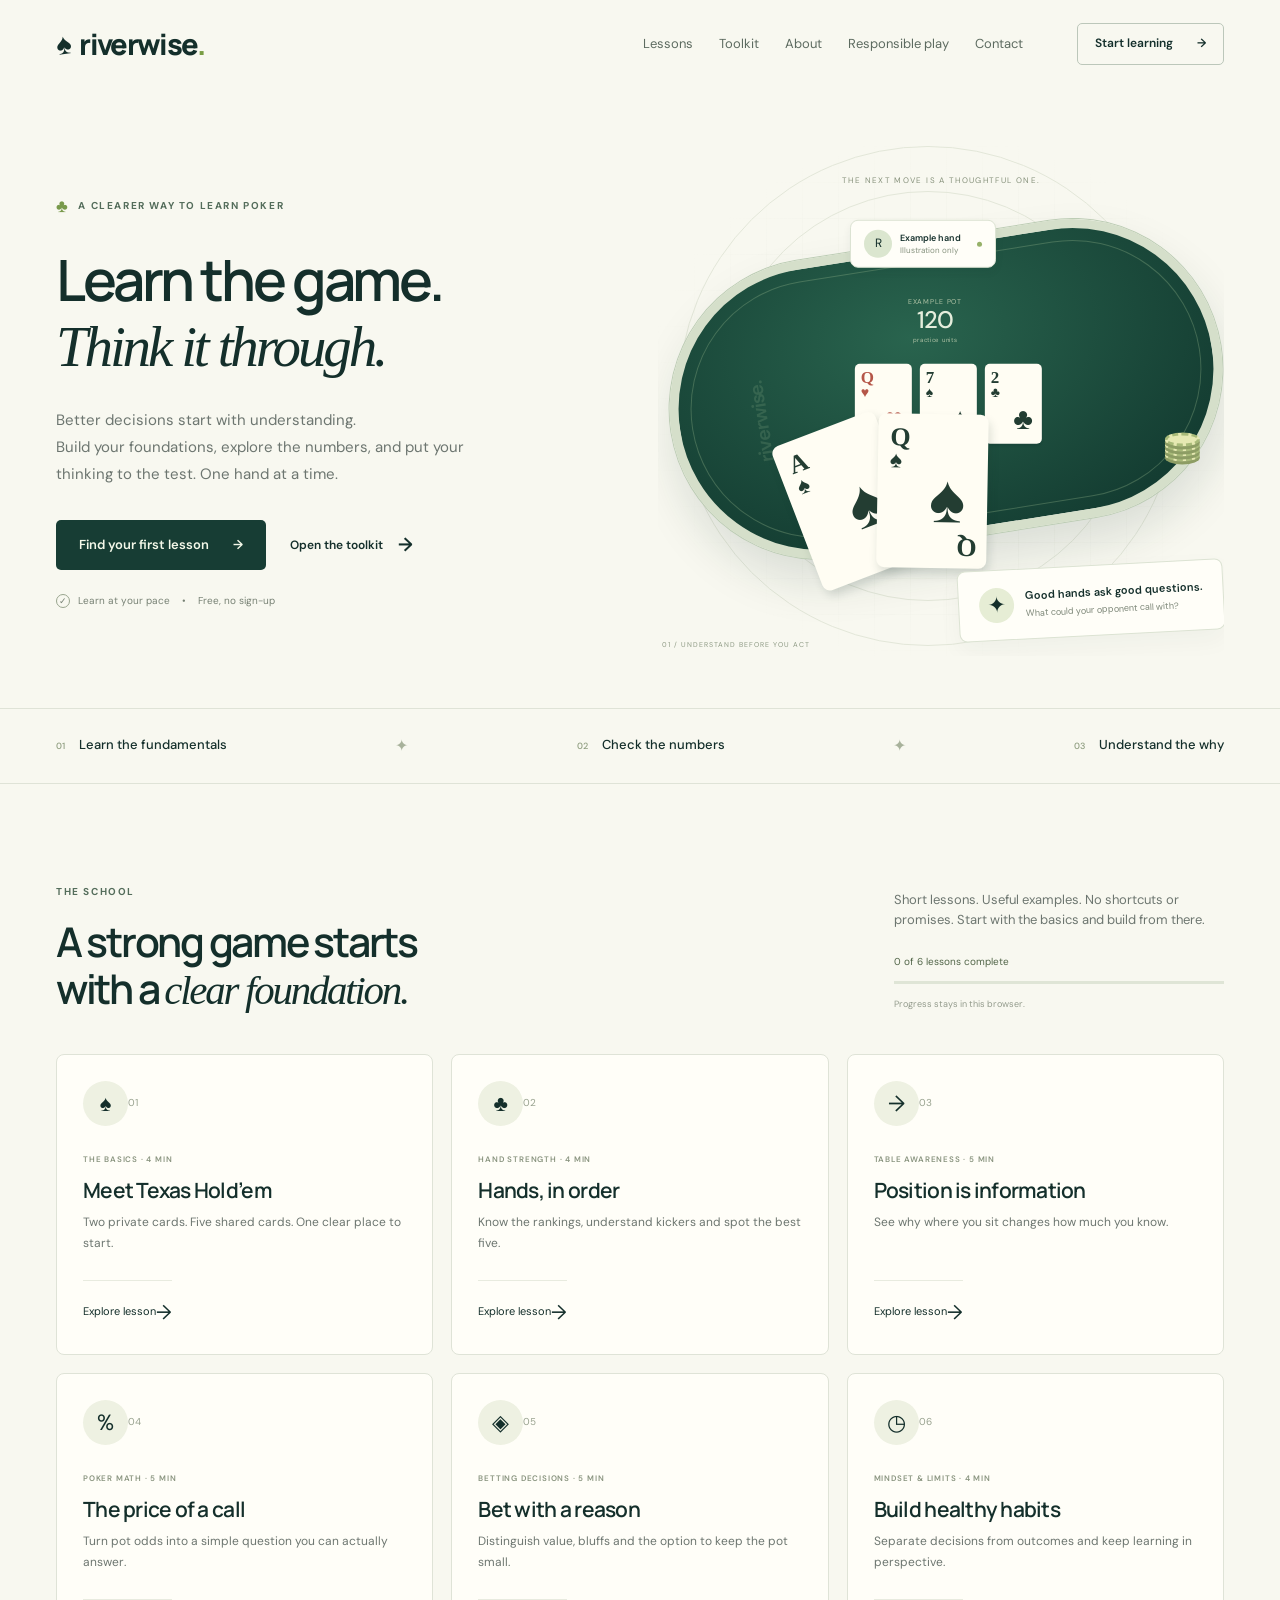
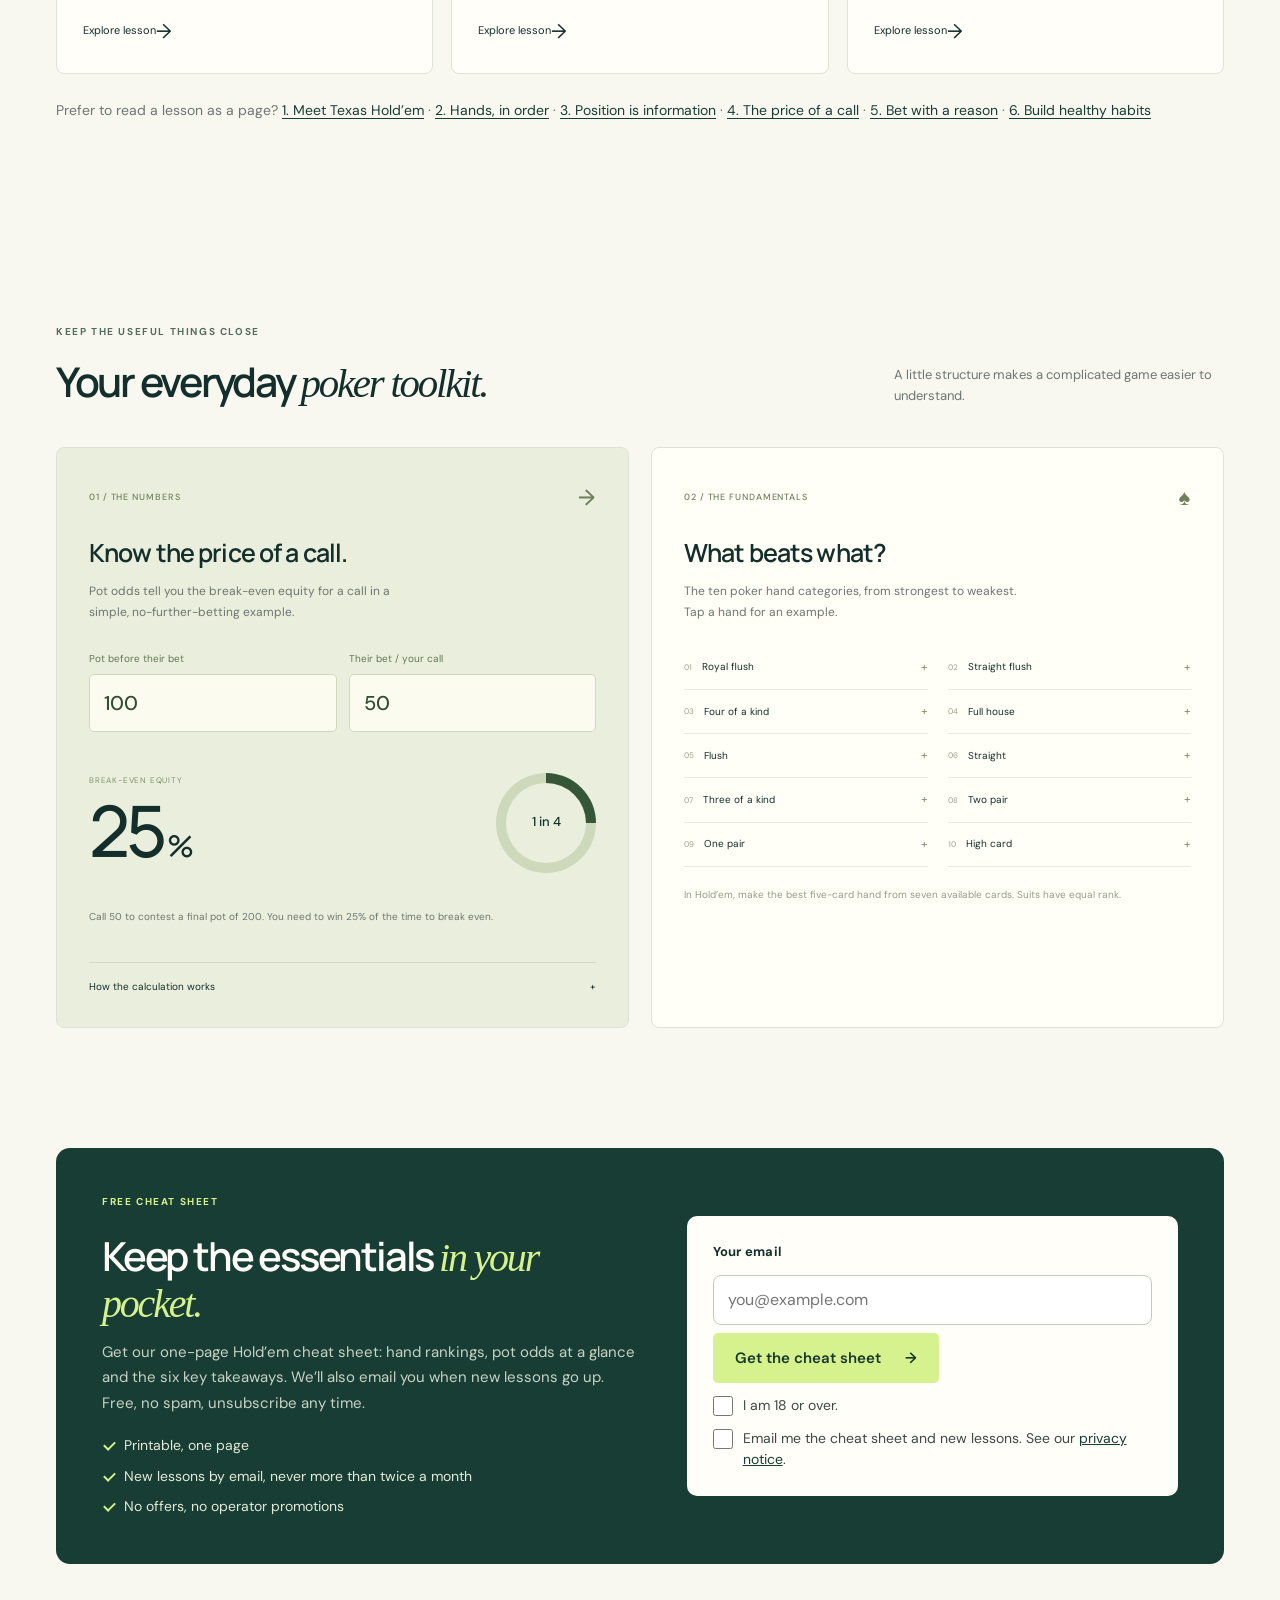
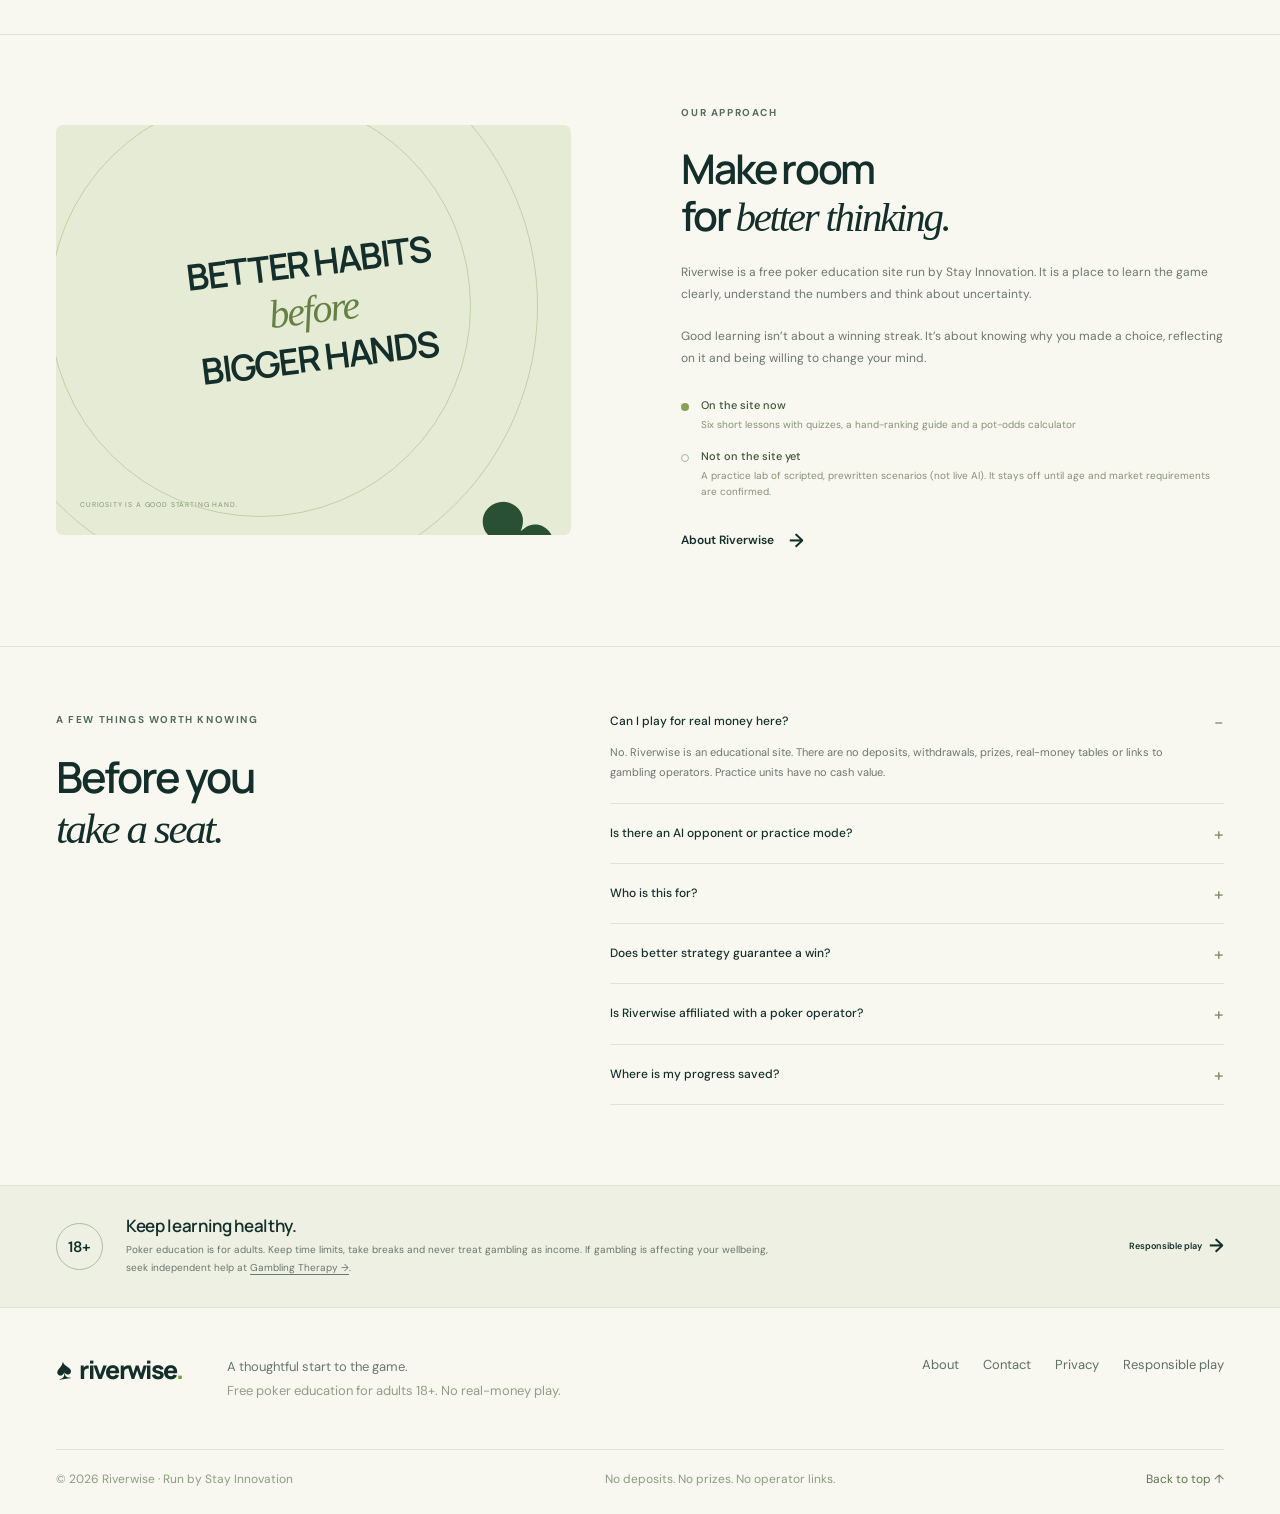
==== commit aac570ea: "Email sign-up with cheat sheet, lesson pages, SEO tags, share image; fix Start learning link on inne" ====
--- a/index.html
+++ b/index.html
@@ -4,18 +4,23 @@
   <meta charset="utf-8"><meta name="viewport" content="width=device-width, initial-scale=1">
   <meta name="description" content="Free Texas Hold’em lessons for adults: rules, hand rankings, position, pot odds and healthy habits. No sign-up, no real-money play.">
   <meta name="theme-color" content="#132d29">
-  <title>Riverwise | Learn the game. Think it through.</title>
-  <link rel="icon" href="favicon.svg" type="image/svg+xml"><link rel="stylesheet" href="styles.css">
+  <title>Riverwise | Free Texas Hold’em lessons for beginners</title>
+  <!--rw:meta-->
+  <link rel="canonical" href="https://sopavo.com/">
+  <meta property="og:type" content="website"><meta property="og:site_name" content="Riverwise"><meta property="og:title" content="Riverwise | Free Texas Hold’em lessons for beginners"><meta property="og:description" content="Free Texas Hold’em lessons for adults: rules, hand rankings, position, pot odds and healthy habits. No sign-up, no real-money play."><meta property="og:url" content="https://sopavo.com/"><meta property="og:image" content="https://sopavo.com/og.png"><meta name="twitter:card" content="summary_large_image">
+  <script type="application/ld+json">{"@context":"https://schema.org","@graph":[{"@type":"WebSite","name":"Riverwise","url":"https://sopavo.com/"},{"@type":"Organization","name":"Riverwise","url":"https://sopavo.com/","email":"yonatanzlit@stayinnovation.com","parentOrganization":{"@type":"Organization","name":"Stay Innovation"}},{"@type":"Course","name":"Texas Hold’em fundamentals","description":"Six free beginner lessons with quizzes.","isAccessibleForFree":true,"provider":{"@type":"Organization","name":"Riverwise","url":"https://sopavo.com/"},"hasCourseInstance":{"@type":"CourseInstance","courseMode":"online","courseWorkload":"PT25M"}}]}</script>
+  <!--/rw:meta--><link rel="icon" href="favicon.svg" type="image/svg+xml"><link rel="stylesheet" href="styles.css">
   <script defer src="app.js"></script>
-</head>
+<!--rw:signupjs-->  <script defer src="signup.js"></script>
+<!--/rw:signupjs--></head>
 <body>
 <a class="skip" href="#main">Skip to content</a>
 
-<header class="site-header"><a class="brand" href="index.html" aria-label="Riverwise home"><span class="brand-mark">♠</span>riverwise<span class="brand-dot">.</span></a><nav aria-label="Main navigation"><a href="index.html#learn">Lessons</a><a href="index.html#tools">Toolkit</a><a href="about.html">About</a><a href="responsible-play.html">Responsible play</a><a href="contact.html">Contact</a></nav><a class="button small outline" href="#learn">Start learning <span>→</span></a><button class="menu-toggle" aria-expanded="false" aria-controls="mobile-nav" aria-label="Open navigation">☰</button></header>
+<header class="site-header"><a class="brand" href="index.html" aria-label="Riverwise home"><span class="brand-mark">♠</span>riverwise<span class="brand-dot">.</span></a><nav aria-label="Main navigation"><a href="index.html#learn">Lessons</a><a href="index.html#tools">Toolkit</a><a href="about.html">About</a><a href="responsible-play.html">Responsible play</a><a href="contact.html">Contact</a></nav><a class="button small outline" href="index.html#learn">Start learning <span>→</span></a><button class="menu-toggle" aria-expanded="false" aria-controls="mobile-nav" aria-label="Open navigation">☰</button></header>
 <nav class="mobile-nav" id="mobile-nav" aria-label="Mobile navigation" hidden><a href="index.html#learn">Lessons</a><a href="index.html#tools">Toolkit</a><a href="about.html">About</a><a href="responsible-play.html">Responsible play</a><a href="contact.html">Contact</a></nav>
 <main id="main">
 <section class="hero section-wrap">
-  <div class="hero-copy"><div class="eyebrow"><span class="tiny-suit">♣</span> A CLEARER WAY TO LEARN POKER</div><h1>Learn the game.<br><em>Think it through.</em></h1><p class="hero-intro">Better decisions start with understanding.<br class="desktop"> Build your foundations, explore the numbers, and put your thinking to the test. One hand at a time.</p><div class="hero-actions"><a class="button primary" href="#learn">Find your first lesson <span>→</span></a><a class="text-link" href="#tools">Open the toolkit <span>→</span></a></div><div class="hero-note"><span class="check-ring">✓</span> Learn at your pace <span class="note-dot">•</span> Free, no sign-up</div></div>
+  <div class="hero-copy"><div class="eyebrow"><span class="tiny-suit">♣</span> A CLEARER WAY TO LEARN POKER</div><h1>Learn the game.<br><em>Think it through.</em></h1><p class="hero-intro">Better decisions start with understanding.<br class="desktop"> Build your foundations, explore the numbers, and put your thinking to the test. One hand at a time.</p><div class="hero-actions"><a class="button primary" href="index.html#learn">Find your first lesson <span>→</span></a><a class="text-link" href="#tools">Open the toolkit <span>→</span></a></div><div class="hero-note"><span class="check-ring">✓</span> Learn at your pace <span class="note-dot">•</span> Free, no sign-up</div></div>
   <div class="hero-art" aria-label="Illustration of a poker decision: ace and queen of spades on a queen-high flop">
     <div class="art-grid"></div><div class="art-orbit orbit-one"></div><div class="art-orbit orbit-two"></div><div class="art-kicker">THE NEXT MOVE IS A THOUGHTFUL ONE.</div>
     <div class="poker-table"><div class="table-line"></div><div class="table-logo">riverwise.</div><div class="opponent"><span>R</span><div>Example hand<small>Illustration only</small></div><i></i></div><div class="pot-label">EXAMPLE POT <strong>120</strong><span>practice units</span></div><div class="board"><div class="playing-card red"><b>Q<small>♥</small></b><span>♥</span></div><div class="playing-card"><b>7<small>♠</small></b><span>♠</span></div><div class="playing-card"><b>2<small>♣</small></b><span>♣</span></div></div><div class="chip-stack"><i></i><i></i><i></i><i></i></div></div>
@@ -25,11 +30,11 @@
 </section>
 <div class="principles section-wrap"><div><span>01</span> Learn the fundamentals</div><i>✦</i><div><span>02</span> Check the numbers</div><i>✦</i><div><span>03</span> Understand the why</div></div>
 <section id="learn" class="school section-wrap section-space"><div class="section-heading"><div><div class="eyebrow">THE SCHOOL</div><h2>A strong game starts<br>with a <em>clear foundation.</em></h2></div><div class="section-aside"><p>Short lessons. Useful examples. No shortcuts or promises. Start with the basics and build from there.</p><div class="progress-info"><span id="lesson-progress">0 of 6 lessons complete</span><div class="progress-track"><span id="progress-fill"></span></div><small>Progress stays in this browser.</small></div></div></div>
-<div class="lesson-grid" id="lesson-grid"></div>
+<div class="lesson-grid" id="lesson-grid"></div><!--rw:lessonlinks--><p class="lesson-links">Prefer to read a lesson as a page? <a href="lessons/meet-texas-holdem.html">1. Meet Texas Hold’em</a> · <a href="lessons/hands-in-order.html">2. Hands, in order</a> · <a href="lessons/position-is-information.html">3. Position is information</a> · <a href="lessons/the-price-of-a-call.html">4. The price of a call</a> · <a href="lessons/bet-with-a-reason.html">5. Bet with a reason</a> · <a href="lessons/build-healthy-habits.html">6. Build healthy habits</a></p><!--/rw:lessonlinks-->
 </section>
 
 <section id="tools" class="toolkit section-wrap section-space"><div class="section-heading"><div><div class="eyebrow">KEEP THE USEFUL THINGS CLOSE</div><h2>Your everyday <em>poker toolkit.</em></h2></div><p class="section-aside">A little structure makes a complicated game easier to understand.</p></div><div class="tools-grid"><article class="odds-tool"><div class="tool-label"><span>01 / THE NUMBERS</span><span>→</span></div><h3>Know the price of a call.</h3><p>Pot odds tell you the break-even equity for a call in a simple, no-further-betting example.</p><div class="calculator-fields"><label>Pot before their bet<input type="number" id="pot-input" min="0" max="1000000" value="100" inputmode="decimal"></label><label>Their bet / your call<input type="number" id="bet-input" min="1" max="1000000" value="50" inputmode="decimal"></label></div><div class="odds-result"><div><small>BREAK-EVEN EQUITY</small><strong id="equity-result">25<span>%</span></strong></div><div class="odds-visual" id="odds-visual"><span id="odds-ring-text">1 in 4</span></div></div><p id="odds-explanation" class="tool-footnote" aria-live="polite">Call 50 to contest a final pot of 200. You need to win 25% of the time to break even.</p><details><summary>How the calculation works</summary><p>Required equity = call ÷ (pot before the bet + opponent’s bet + your call). This ignores rake, future betting, implied odds and tournament considerations. The percentage is a break-even threshold, not your actual chance of winning.</p></details></article><article class="rank-tool"><div class="tool-label"><span>02 / THE FUNDAMENTALS</span><span>♠</span></div><h3>What beats what?</h3><p>The ten poker hand categories, from strongest to weakest. Tap a hand for an example.</p><div id="ranking-list" class="ranking-list"></div><div class="rank-note">In Hold’em, make the best five-card hand from seven available cards. Suits have equal rank.</div></article></div></section>
-<section class="approach-section section-wrap section-space" id="about"><div class="approach-visual"><div class="approach-badge">BETTER HABITS<br><span>before</span><br>BIGGER HANDS</div><div class="suit-wheel">♣</div><span class="approach-caption">CURIOSITY IS A GOOD STARTING HAND.</span></div><div class="approach-copy"><div class="eyebrow">OUR APPROACH</div><h2>Make room<br>for <em>better thinking.</em></h2><p>Riverwise is a free poker education site run by Stay Innovation. It is a place to learn the game clearly, understand the numbers and think about uncertainty.</p><p>Good learning isn’t about a winning streak. It’s about knowing why you made a choice, reflecting on it and being willing to change your mind.</p><div class="roadmap"><div><span class="roadmap-dot ready"></span><p><strong>On the site now</strong><small>Six short lessons with quizzes, a hand-ranking guide and a pot-odds calculator</small></p></div><div><span class="roadmap-dot"></span><p><strong>Not on the site yet</strong><small>A practice lab of scripted, prewritten scenarios (not live AI). It stays off until age and market requirements are confirmed.</small></p></div></div><a class="text-link" href="about.html">About Riverwise <span>→</span></a></div></section>
+<!--rw:signup--><div class="section-wrap section-space-sm" id="signup"><section class="signup" aria-labelledby="su-home"><div class="signup-copy"><div class="eyebrow">FREE CHEAT SHEET</div><h2 id="su-home">Keep the essentials <em>in your pocket.</em></h2><p>Get our one-page Hold’em cheat sheet: hand rankings, pot odds at a glance and the six key takeaways. We’ll also email you when new lessons go up. Free, no spam, unsubscribe any time.</p><ul class="signup-points"><li>Printable, one page</li><li>New lessons by email, never more than twice a month</li><li>No offers, no operator promotions</li></ul></div><form class="signup-form" data-signup="home" novalidate><label class="signup-label" for="email-home">Your email</label><div class="signup-row"><input id="email-home" name="email" type="email" inputmode="email" autocomplete="email" placeholder="you@example.com" required><button class="button primary" type="submit">Get the cheat sheet <span>→</span></button></div><label class="check"><input type="checkbox" name="adult" required> <span>I am 18 or over.</span></label><label class="check"><input type="checkbox" name="consent" required> <span>Email me the cheat sheet and new lessons. See our <a href="privacy.html">privacy notice</a>.</span></label><input class="hp" name="company" tabindex="-1" autocomplete="off" aria-hidden="true"><p class="signup-status" role="status" hidden></p></form></section></div><!--/rw:signup--><section class="approach-section section-wrap section-space" id="about"><div class="approach-visual"><div class="approach-badge">BETTER HABITS<br><span>before</span><br>BIGGER HANDS</div><div class="suit-wheel">♣</div><span class="approach-caption">CURIOSITY IS A GOOD STARTING HAND.</span></div><div class="approach-copy"><div class="eyebrow">OUR APPROACH</div><h2>Make room<br>for <em>better thinking.</em></h2><p>Riverwise is a free poker education site run by Stay Innovation. It is a place to learn the game clearly, understand the numbers and think about uncertainty.</p><p>Good learning isn’t about a winning streak. It’s about knowing why you made a choice, reflecting on it and being willing to change your mind.</p><div class="roadmap"><div><span class="roadmap-dot ready"></span><p><strong>On the site now</strong><small>Six short lessons with quizzes, a hand-ranking guide and a pot-odds calculator</small></p></div><div><span class="roadmap-dot"></span><p><strong>Not on the site yet</strong><small>A practice lab of scripted, prewritten scenarios (not live AI). It stays off until age and market requirements are confirmed.</small></p></div></div><a class="text-link" href="about.html">About Riverwise <span>→</span></a></div></section>
 <section class="faq-section section-wrap section-space"><div><div class="eyebrow">A FEW THINGS WORTH KNOWING</div><h2>Before you<br><em>take a seat.</em></h2></div><div class="faqs"><details open><summary>Can I play for real money here?</summary><p>No. Riverwise is an educational site. There are no deposits, withdrawals, prizes, real-money tables or links to gambling operators. Practice units have no cash value.</p></details><details><summary>Is there an AI opponent or practice mode?</summary><p>No. There is no AI opponent on Riverwise. We have built a small practice lab of scripted scenarios with prewritten feedback, but it is not on the public site while we confirm the applicable age and market requirements.</p></details><details><summary>Who is this for?</summary><p>Adults aged 18 or over who want to understand Texas Hold’em fundamentals. The site teaches the game and has no gambling of any kind. It does not verify age, so please do not use it if you are under 18.</p></details><details><summary>Does better strategy guarantee a win?</summary><p>No. Poker involves chance, incomplete information and risk. Educational examples simplify real decisions. A correct decision can still lose, and no strategy guarantees profit.</p></details><details><summary>Is Riverwise affiliated with a poker operator?</summary><p>No. Riverwise is independent. It is not affiliated with, endorsed by or approved by any poker or gambling operator, and it has no affiliate links. If that ever changes, we will say so clearly next to the content concerned.</p></details><details><summary>Where is my progress saved?</summary><p>Lesson completions and practice results are saved in this browser’s local storage. There are no user accounts, email sign-ups, cookies or analytics. Clearing browser data removes your progress.</p></details></div></section>
 <section class="responsible section-wrap"><div class="age-badge">18+</div><div><h3>Keep learning healthy.</h3><p>Poker education is for adults. Keep time limits, take breaks and never treat gambling as income. If gambling is affecting your wellbeing, seek independent help at <a href="https://www.gamblingtherapy.org/" target="_blank" rel="noopener noreferrer">Gambling Therapy →</a>.</p></div><a class="text-link" href="responsible-play.html">Responsible play <span>→</span></a></section>
 </main>
--- a/styles.css
+++ b/styles.css
@@ -25,3 +25,70 @@
 .help-grid .contact-card{margin:0}
 @media(max-width:800px){.help-grid{grid-template-columns:1fr}.page{padding-top:32px;padding-bottom:64px}.page-body{font-size:16px}}
 @media(max-width:560px){.footer-links a{font-size:14px}}
+.footer-top p{font-size:13px}.footer-top p span{font-size:13px}
+.footer-bottom,.footer-bottom span,.footer-bottom a{font-size:12px}
+/* ===== Sign-up, lesson pages, cheat sheet ===== */
+.section-space-sm{padding-top:20px;padding-bottom:70px}
+.signup{background:var(--green);color:#f3f5e9;border-radius:14px;padding:46px;display:grid;grid-template-columns:1.1fr 1fr;gap:44px;align-items:center}
+.signup .eyebrow{color:var(--lime)}
+.signup h2{color:#fffef8;font-size:clamp(28px,3.4vw,40px);line-height:1.1;margin:10px 0 14px}
+.signup h2 em{font-family:var(--serif);color:var(--lime)}
+.signup p{color:#c9d3c4;font-size:15px;line-height:1.7;margin:0}
+.signup-points{list-style:none;padding:0;margin:18px 0 0;display:grid;gap:8px;font-size:14px;color:#e4ead9}
+.signup-points li{padding-left:22px;position:relative}
+.signup-points li:before{content:'';position:absolute;left:2px;top:7px;width:9px;height:5px;border-left:2px solid var(--lime);border-bottom:2px solid var(--lime);transform:rotate(-45deg)}
+.signup-form{background:#fffef8;color:var(--ink);border-radius:10px;padding:26px;display:grid;gap:12px}
+.signup-label{font-size:13px;font-weight:700;letter-spacing:.02em}
+.signup-row{display:flex;gap:8px;flex-wrap:wrap}
+.signup-row input{flex:1 1 200px;min-height:50px;border:1px solid #c4ccbd;border-radius:8px;padding:0 14px;font:inherit;font-size:16px;background:#fff;color:var(--ink)}
+.signup-row input:focus{outline:3px solid #b9dc6a;border-color:#6f8f3c}
+.signup-row .button{min-height:50px;flex:0 0 auto;border:0;cursor:pointer;font-size:15px}
+.signup-row .button:disabled{opacity:.6;cursor:wait}
+.check{display:flex;gap:10px;align-items:flex-start;font-size:14px;line-height:1.5;color:#3d4a44;cursor:pointer}
+.check input{width:20px;height:20px;margin:1px 0 0;flex:0 0 auto;accent-color:var(--green)}
+.check a{color:var(--green);text-decoration:underline}
+.hp{position:absolute;left:-9999px;width:1px;height:1px;opacity:0}
+.signup-status{margin:0;font-size:14px;color:#2f5b22}
+.signup-status.error{color:#a3361f}
+.signup-done strong{display:block;font-size:20px;margin-bottom:6px;font-family:var(--head)}
+.signup-done p{color:#4a5650!important;font-size:15px!important;margin:0 0 16px!important}
+.signup.compact{margin-top:56px;padding:34px;grid-template-columns:1fr}
+.signup.compact h2{font-size:28px}
+.lesson-links{margin-top:22px;font-size:14px;line-height:2;color:var(--muted)}
+.lesson-links a{color:var(--green);text-decoration:underline;text-underline-offset:3px;white-space:nowrap}
+.crumbs{font-size:14px;color:var(--muted);margin-bottom:22px}
+.crumbs a{color:var(--green);text-decoration:underline}
+.lesson-page .page-body h2{margin-top:34px}
+.lesson-page .lesson-takeaway{margin:34px 0}
+.static-quiz{background:#fffef8;border:1px solid var(--line);border-radius:10px;padding:24px}
+.lesson-pager{display:grid;grid-template-columns:1fr 1fr;gap:12px;margin-top:34px}
+.lesson-pager a{border:1px solid var(--line);border-radius:10px;padding:16px 18px;background:#fffef8;color:var(--ink);text-decoration:none;font-weight:700;font-size:16px}
+.lesson-pager a:hover{border-color:#9fb38f}
+.lesson-pager a.next{text-align:right}
+.lesson-pager small{display:block;font-weight:500;color:var(--muted);font-size:13px;margin-bottom:4px}
+.cheat-actions{margin:6px 0 30px}
+.cheat-actions .button{border:0;cursor:pointer}
+.cheat-grid{display:grid;grid-template-columns:1fr 1fr;gap:20px}
+.cheat-grid section{background:#fffef8;border:1px solid var(--line);border-radius:10px;padding:24px}
+.cheat-grid .wide{grid-column:1/-1}
+.cheat-grid h2{font-size:20px;margin:0 0 14px}
+.cheat-ranks{margin:0;padding-left:22px;display:grid;gap:7px;font-size:15px}
+.cheat-ranks span{display:block;color:var(--muted);font-size:14px}
+.cheat-table{width:100%;border-collapse:collapse;font-size:15px;margin:10px 0}
+.cheat-table th,.cheat-table td{text-align:left;padding:8px 6px;border-bottom:1px solid var(--line)}
+.cheat-table td:last-child{font-weight:700;color:var(--green)}
+.cheat-takeaways{margin:0;padding-left:22px;display:grid;gap:10px;font-size:15px;line-height:1.6}
+.small-note{font-size:13px;color:var(--muted);line-height:1.6;margin-top:16px}
+@media (max-width:800px){
+  .signup{grid-template-columns:1fr;padding:28px 20px;gap:24px;border-radius:12px}
+  .signup-form{padding:20px}
+  .signup-row .button{width:100%;justify-content:center}
+  .cheat-grid{grid-template-columns:1fr}
+  .lesson-pager{grid-template-columns:1fr}
+  .lesson-pager a.next{text-align:left}
+}
+@media print{
+  .site-header,.mobile-nav,footer,.cheat-actions,.skip,#toast{display:none!important}
+  body{background:#fff}
+  .cheat-grid section{break-inside:avoid;border-color:#ccc}
+}
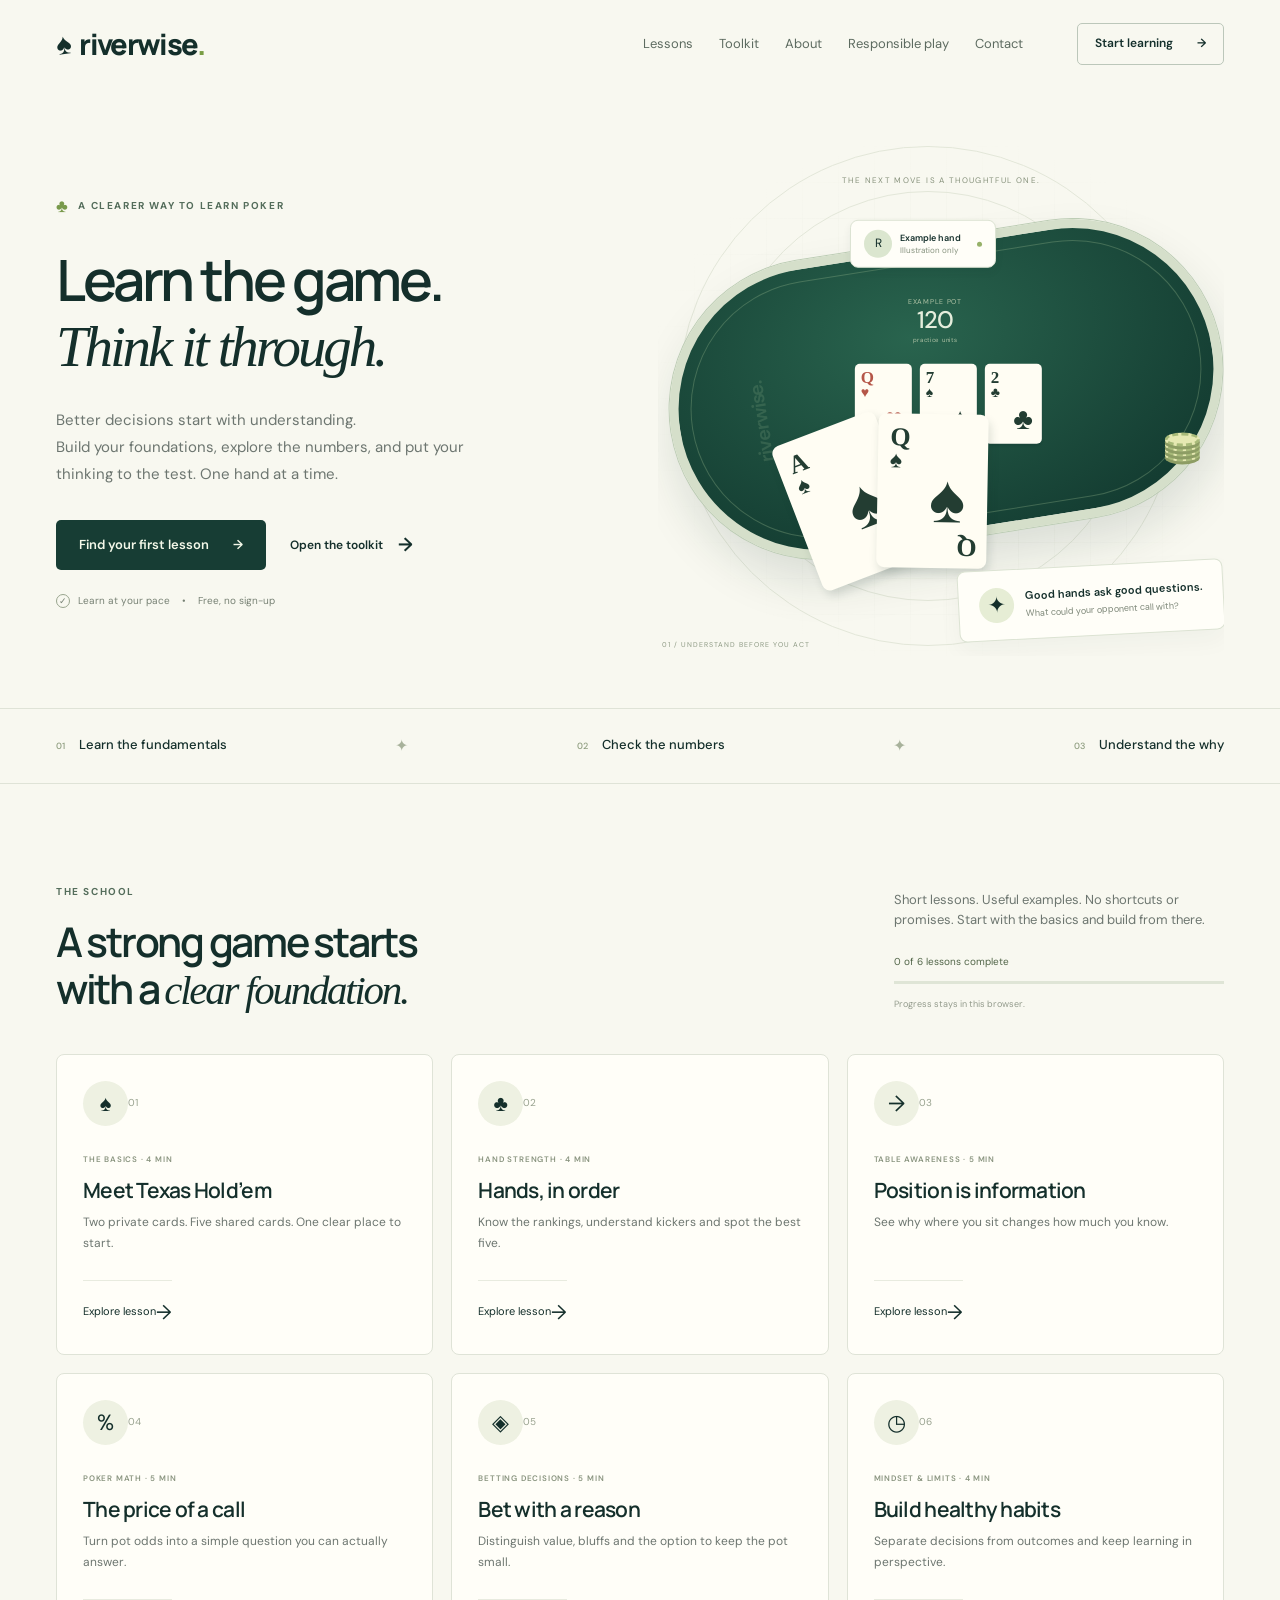
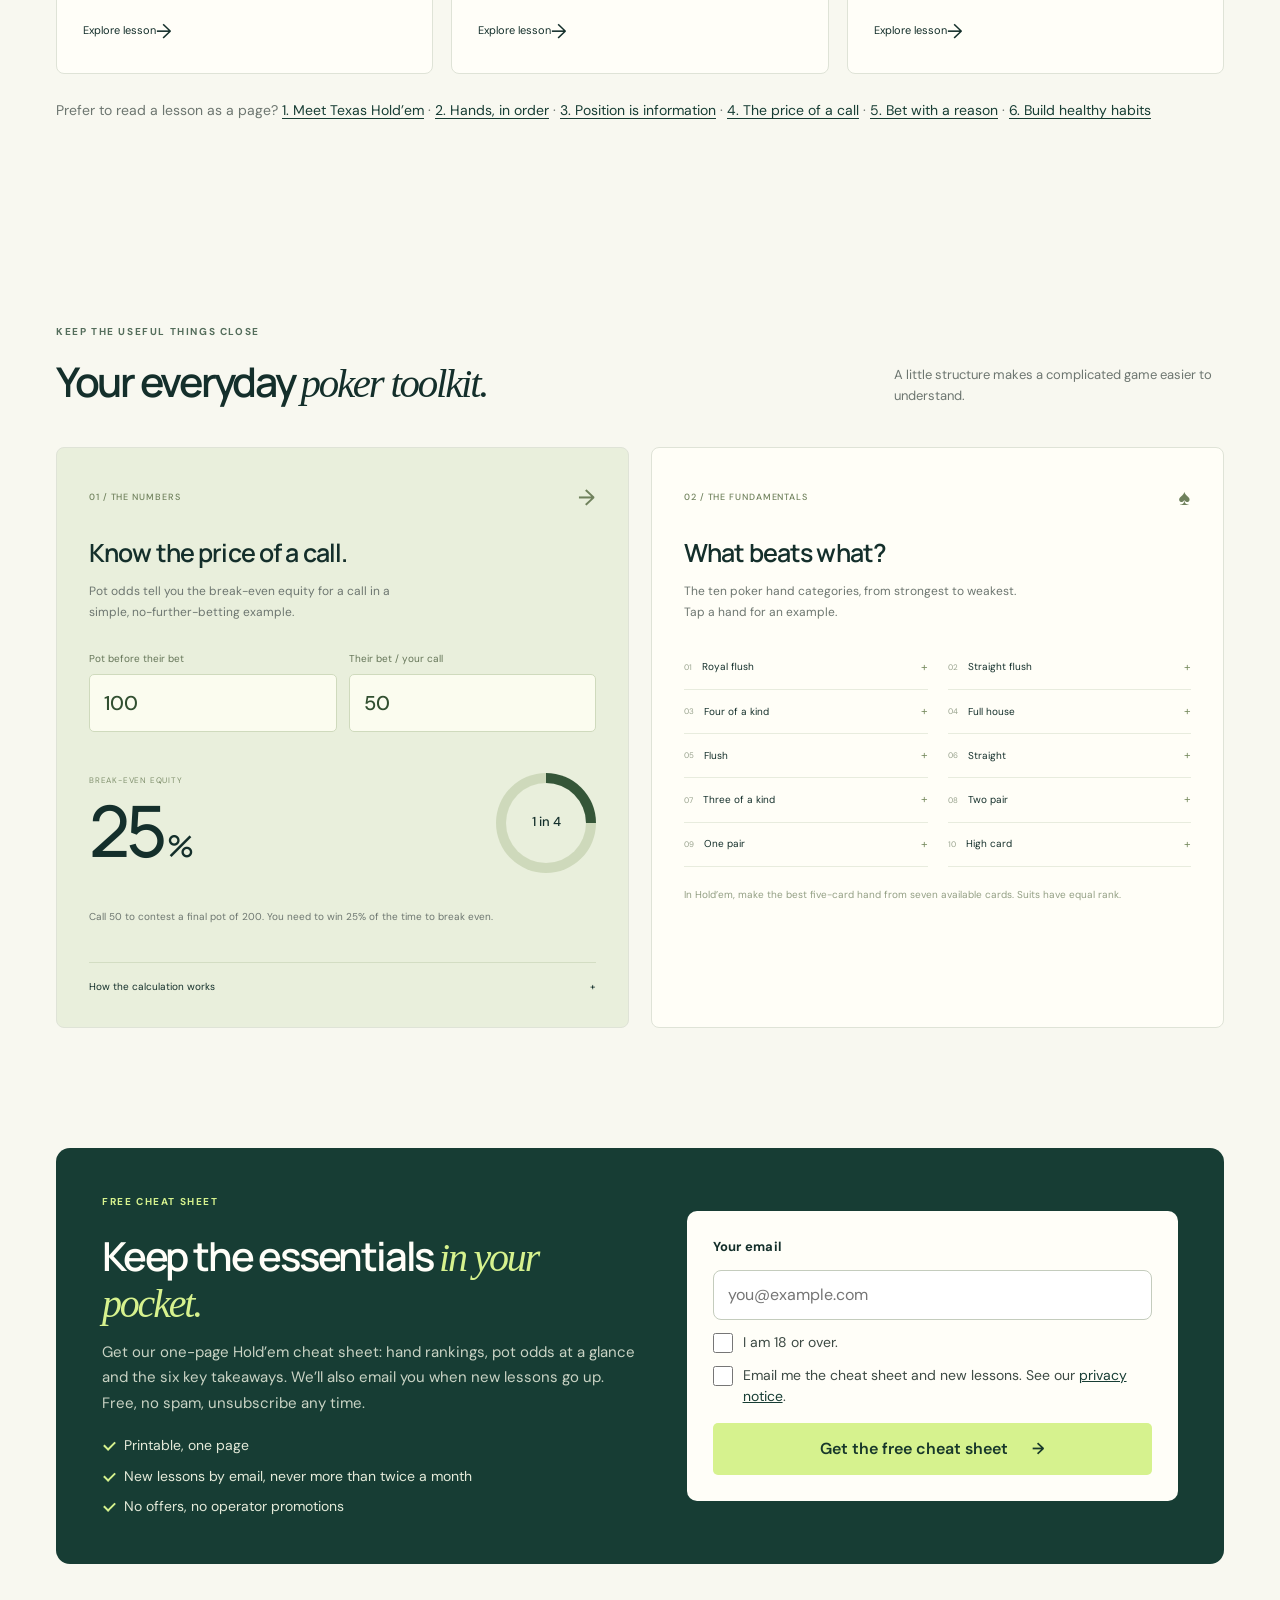
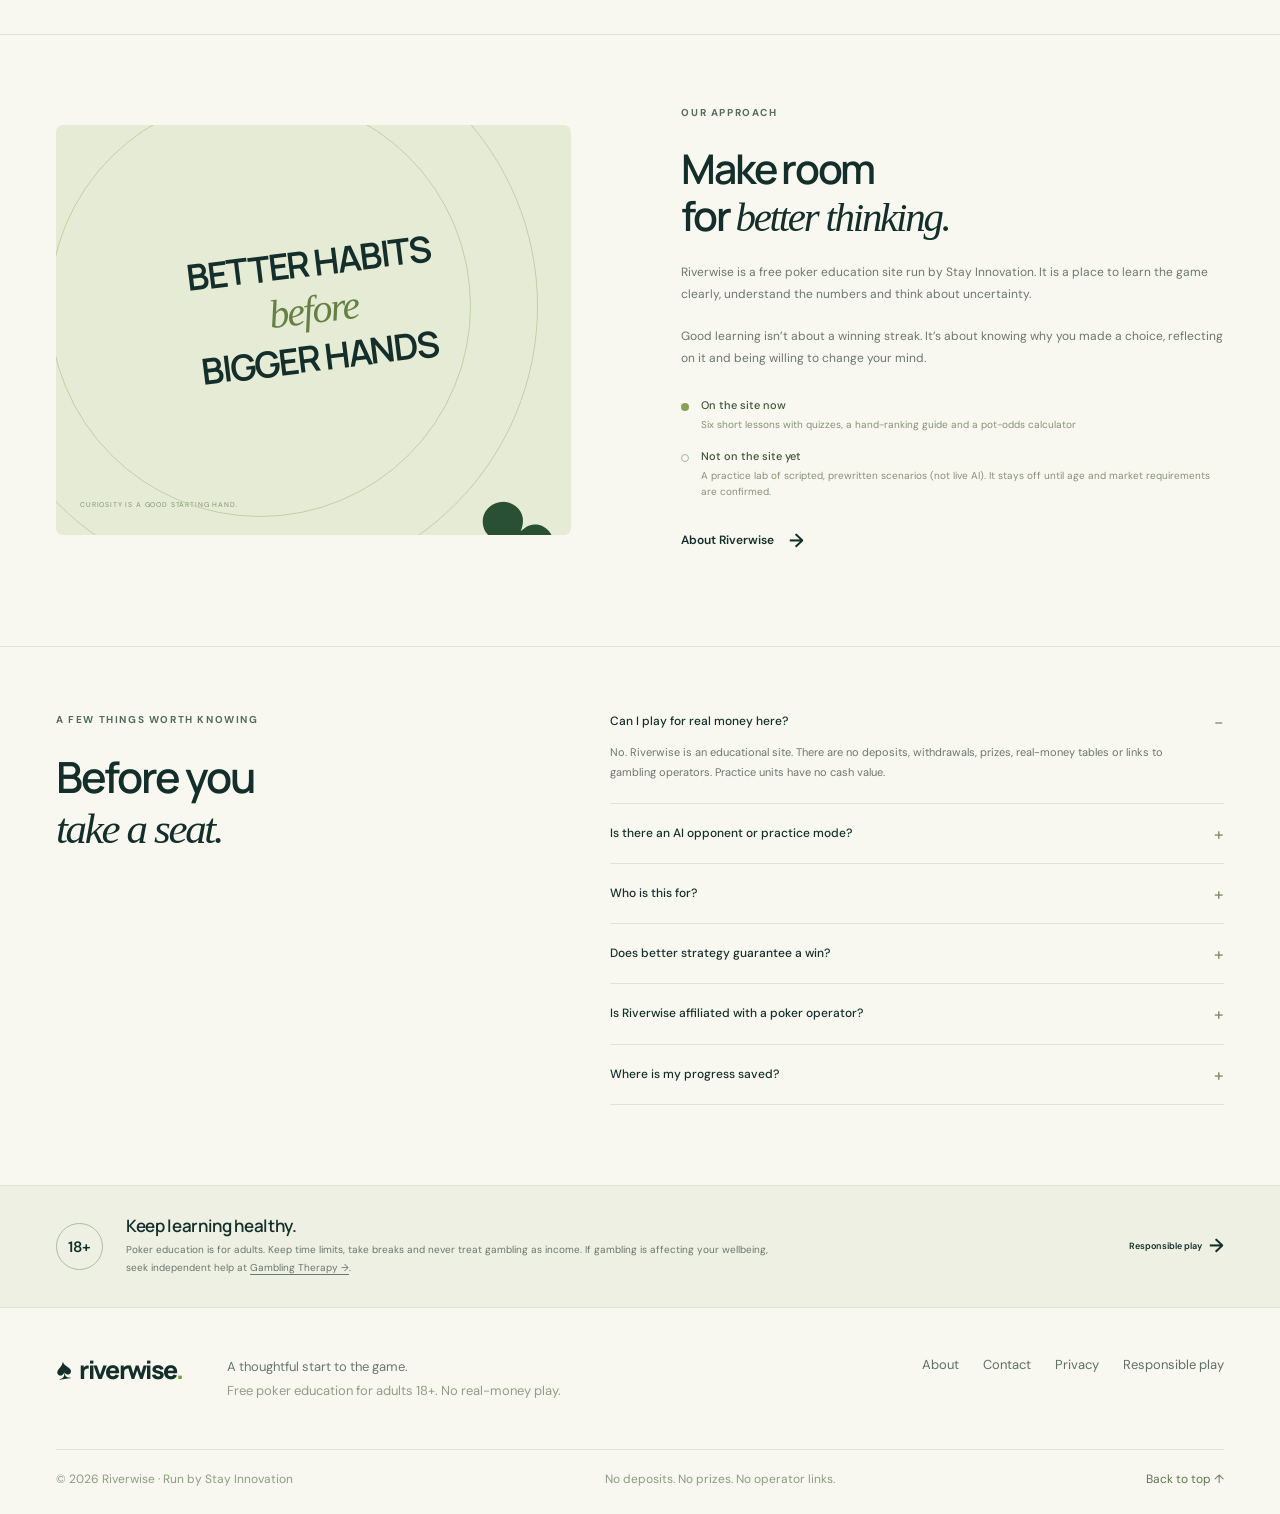
==== commit 00b9969e: "Sign-up button below consents; cheat sheet pot-odds note matches calculator; QA checks the maths Co-" ====
--- a/index.html
+++ b/index.html
@@ -34,7 +34,7 @@
 </section>
 
 <section id="tools" class="toolkit section-wrap section-space"><div class="section-heading"><div><div class="eyebrow">KEEP THE USEFUL THINGS CLOSE</div><h2>Your everyday <em>poker toolkit.</em></h2></div><p class="section-aside">A little structure makes a complicated game easier to understand.</p></div><div class="tools-grid"><article class="odds-tool"><div class="tool-label"><span>01 / THE NUMBERS</span><span>→</span></div><h3>Know the price of a call.</h3><p>Pot odds tell you the break-even equity for a call in a simple, no-further-betting example.</p><div class="calculator-fields"><label>Pot before their bet<input type="number" id="pot-input" min="0" max="1000000" value="100" inputmode="decimal"></label><label>Their bet / your call<input type="number" id="bet-input" min="1" max="1000000" value="50" inputmode="decimal"></label></div><div class="odds-result"><div><small>BREAK-EVEN EQUITY</small><strong id="equity-result">25<span>%</span></strong></div><div class="odds-visual" id="odds-visual"><span id="odds-ring-text">1 in 4</span></div></div><p id="odds-explanation" class="tool-footnote" aria-live="polite">Call 50 to contest a final pot of 200. You need to win 25% of the time to break even.</p><details><summary>How the calculation works</summary><p>Required equity = call ÷ (pot before the bet + opponent’s bet + your call). This ignores rake, future betting, implied odds and tournament considerations. The percentage is a break-even threshold, not your actual chance of winning.</p></details></article><article class="rank-tool"><div class="tool-label"><span>02 / THE FUNDAMENTALS</span><span>♠</span></div><h3>What beats what?</h3><p>The ten poker hand categories, from strongest to weakest. Tap a hand for an example.</p><div id="ranking-list" class="ranking-list"></div><div class="rank-note">In Hold’em, make the best five-card hand from seven available cards. Suits have equal rank.</div></article></div></section>
-<!--rw:signup--><div class="section-wrap section-space-sm" id="signup"><section class="signup" aria-labelledby="su-home"><div class="signup-copy"><div class="eyebrow">FREE CHEAT SHEET</div><h2 id="su-home">Keep the essentials <em>in your pocket.</em></h2><p>Get our one-page Hold’em cheat sheet: hand rankings, pot odds at a glance and the six key takeaways. We’ll also email you when new lessons go up. Free, no spam, unsubscribe any time.</p><ul class="signup-points"><li>Printable, one page</li><li>New lessons by email, never more than twice a month</li><li>No offers, no operator promotions</li></ul></div><form class="signup-form" data-signup="home" novalidate><label class="signup-label" for="email-home">Your email</label><div class="signup-row"><input id="email-home" name="email" type="email" inputmode="email" autocomplete="email" placeholder="you@example.com" required><button class="button primary" type="submit">Get the cheat sheet <span>→</span></button></div><label class="check"><input type="checkbox" name="adult" required> <span>I am 18 or over.</span></label><label class="check"><input type="checkbox" name="consent" required> <span>Email me the cheat sheet and new lessons. See our <a href="privacy.html">privacy notice</a>.</span></label><input class="hp" name="company" tabindex="-1" autocomplete="off" aria-hidden="true"><p class="signup-status" role="status" hidden></p></form></section></div><!--/rw:signup--><section class="approach-section section-wrap section-space" id="about"><div class="approach-visual"><div class="approach-badge">BETTER HABITS<br><span>before</span><br>BIGGER HANDS</div><div class="suit-wheel">♣</div><span class="approach-caption">CURIOSITY IS A GOOD STARTING HAND.</span></div><div class="approach-copy"><div class="eyebrow">OUR APPROACH</div><h2>Make room<br>for <em>better thinking.</em></h2><p>Riverwise is a free poker education site run by Stay Innovation. It is a place to learn the game clearly, understand the numbers and think about uncertainty.</p><p>Good learning isn’t about a winning streak. It’s about knowing why you made a choice, reflecting on it and being willing to change your mind.</p><div class="roadmap"><div><span class="roadmap-dot ready"></span><p><strong>On the site now</strong><small>Six short lessons with quizzes, a hand-ranking guide and a pot-odds calculator</small></p></div><div><span class="roadmap-dot"></span><p><strong>Not on the site yet</strong><small>A practice lab of scripted, prewritten scenarios (not live AI). It stays off until age and market requirements are confirmed.</small></p></div></div><a class="text-link" href="about.html">About Riverwise <span>→</span></a></div></section>
+<!--rw:signup--><div class="section-wrap section-space-sm" id="signup"><section class="signup" aria-labelledby="su-home"><div class="signup-copy"><div class="eyebrow">FREE CHEAT SHEET</div><h2 id="su-home">Keep the essentials <em>in your pocket.</em></h2><p>Get our one-page Hold’em cheat sheet: hand rankings, pot odds at a glance and the six key takeaways. We’ll also email you when new lessons go up. Free, no spam, unsubscribe any time.</p><ul class="signup-points"><li>Printable, one page</li><li>New lessons by email, never more than twice a month</li><li>No offers, no operator promotions</li></ul></div><form class="signup-form" data-signup="home" novalidate><label class="signup-label" for="email-home">Your email</label><div class="signup-row"><input id="email-home" name="email" type="email" inputmode="email" autocomplete="email" placeholder="you@example.com" required></div><label class="check"><input type="checkbox" name="adult" required> <span>I am 18 or over.</span></label><label class="check"><input type="checkbox" name="consent" required> <span>Email me the cheat sheet and new lessons. See our <a href="privacy.html">privacy notice</a>.</span></label><button class="button primary signup-submit" type="submit">Get the free cheat sheet <span>→</span></button><input class="hp" name="company" tabindex="-1" autocomplete="off" aria-hidden="true"><p class="signup-status" role="status" hidden></p></form></section></div><!--/rw:signup--><section class="approach-section section-wrap section-space" id="about"><div class="approach-visual"><div class="approach-badge">BETTER HABITS<br><span>before</span><br>BIGGER HANDS</div><div class="suit-wheel">♣</div><span class="approach-caption">CURIOSITY IS A GOOD STARTING HAND.</span></div><div class="approach-copy"><div class="eyebrow">OUR APPROACH</div><h2>Make room<br>for <em>better thinking.</em></h2><p>Riverwise is a free poker education site run by Stay Innovation. It is a place to learn the game clearly, understand the numbers and think about uncertainty.</p><p>Good learning isn’t about a winning streak. It’s about knowing why you made a choice, reflecting on it and being willing to change your mind.</p><div class="roadmap"><div><span class="roadmap-dot ready"></span><p><strong>On the site now</strong><small>Six short lessons with quizzes, a hand-ranking guide and a pot-odds calculator</small></p></div><div><span class="roadmap-dot"></span><p><strong>Not on the site yet</strong><small>A practice lab of scripted, prewritten scenarios (not live AI). It stays off until age and market requirements are confirmed.</small></p></div></div><a class="text-link" href="about.html">About Riverwise <span>→</span></a></div></section>
 <section class="faq-section section-wrap section-space"><div><div class="eyebrow">A FEW THINGS WORTH KNOWING</div><h2>Before you<br><em>take a seat.</em></h2></div><div class="faqs"><details open><summary>Can I play for real money here?</summary><p>No. Riverwise is an educational site. There are no deposits, withdrawals, prizes, real-money tables or links to gambling operators. Practice units have no cash value.</p></details><details><summary>Is there an AI opponent or practice mode?</summary><p>No. There is no AI opponent on Riverwise. We have built a small practice lab of scripted scenarios with prewritten feedback, but it is not on the public site while we confirm the applicable age and market requirements.</p></details><details><summary>Who is this for?</summary><p>Adults aged 18 or over who want to understand Texas Hold’em fundamentals. The site teaches the game and has no gambling of any kind. It does not verify age, so please do not use it if you are under 18.</p></details><details><summary>Does better strategy guarantee a win?</summary><p>No. Poker involves chance, incomplete information and risk. Educational examples simplify real decisions. A correct decision can still lose, and no strategy guarantees profit.</p></details><details><summary>Is Riverwise affiliated with a poker operator?</summary><p>No. Riverwise is independent. It is not affiliated with, endorsed by or approved by any poker or gambling operator, and it has no affiliate links. If that ever changes, we will say so clearly next to the content concerned.</p></details><details><summary>Where is my progress saved?</summary><p>Lesson completions and practice results are saved in this browser’s local storage. There are no user accounts, email sign-ups, cookies or analytics. Clearing browser data removes your progress.</p></details></div></section>
 <section class="responsible section-wrap"><div class="age-badge">18+</div><div><h3>Keep learning healthy.</h3><p>Poker education is for adults. Keep time limits, take breaks and never treat gambling as income. If gambling is affecting your wellbeing, seek independent help at <a href="https://www.gamblingtherapy.org/" target="_blank" rel="noopener noreferrer">Gambling Therapy →</a>.</p></div><a class="text-link" href="responsible-play.html">Responsible play <span>→</span></a></section>
 </main>
--- a/styles.css
+++ b/styles.css
@@ -92,3 +92,6 @@
   body{background:#fff}
   .cheat-grid section{break-inside:avoid;border-color:#ccc}
 }
+@media (max-width:800px){.site-header .button.small{min-height:44px;padding:10px 15px}.menu-toggle{min-width:44px;min-height:44px}}
+.signup-submit{width:100%;justify-content:center;min-height:52px;border:0;cursor:pointer;font-size:16px;margin-top:4px}
+.signup-submit:disabled{opacity:.6;cursor:wait}
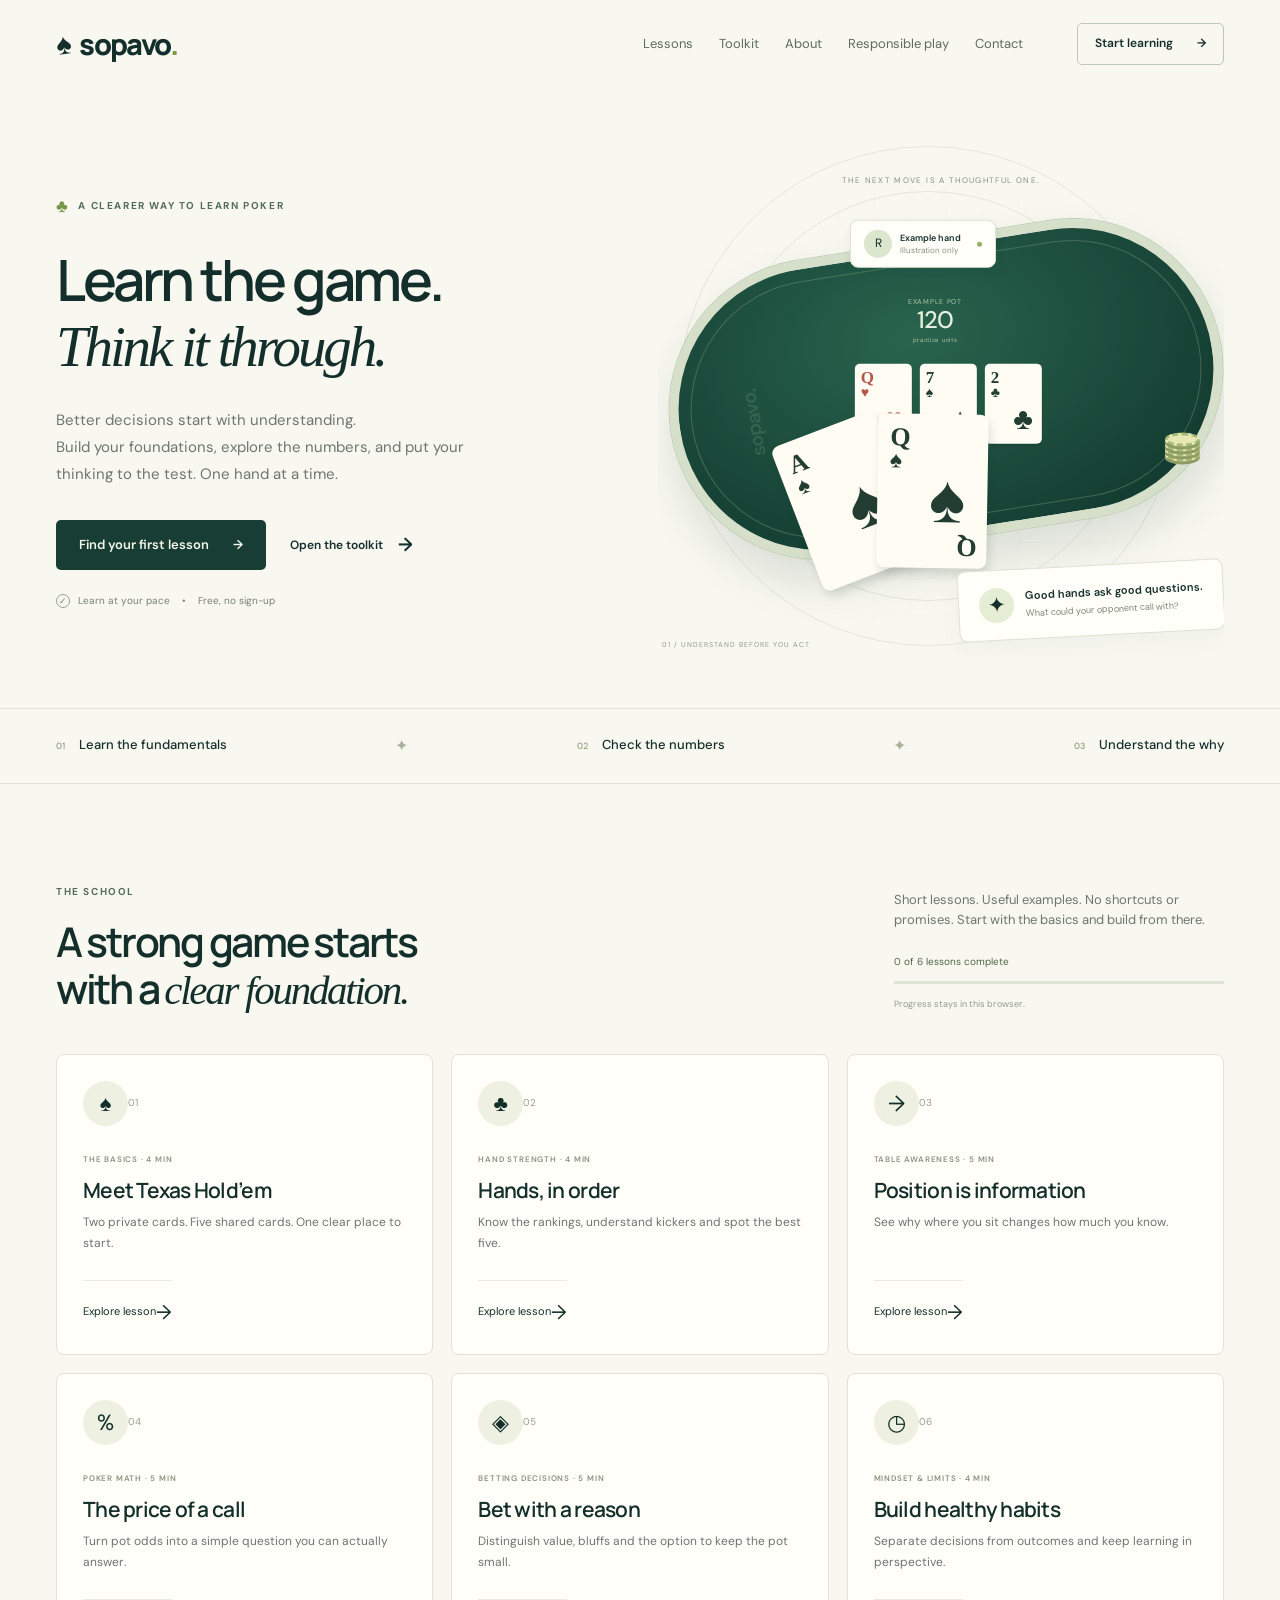
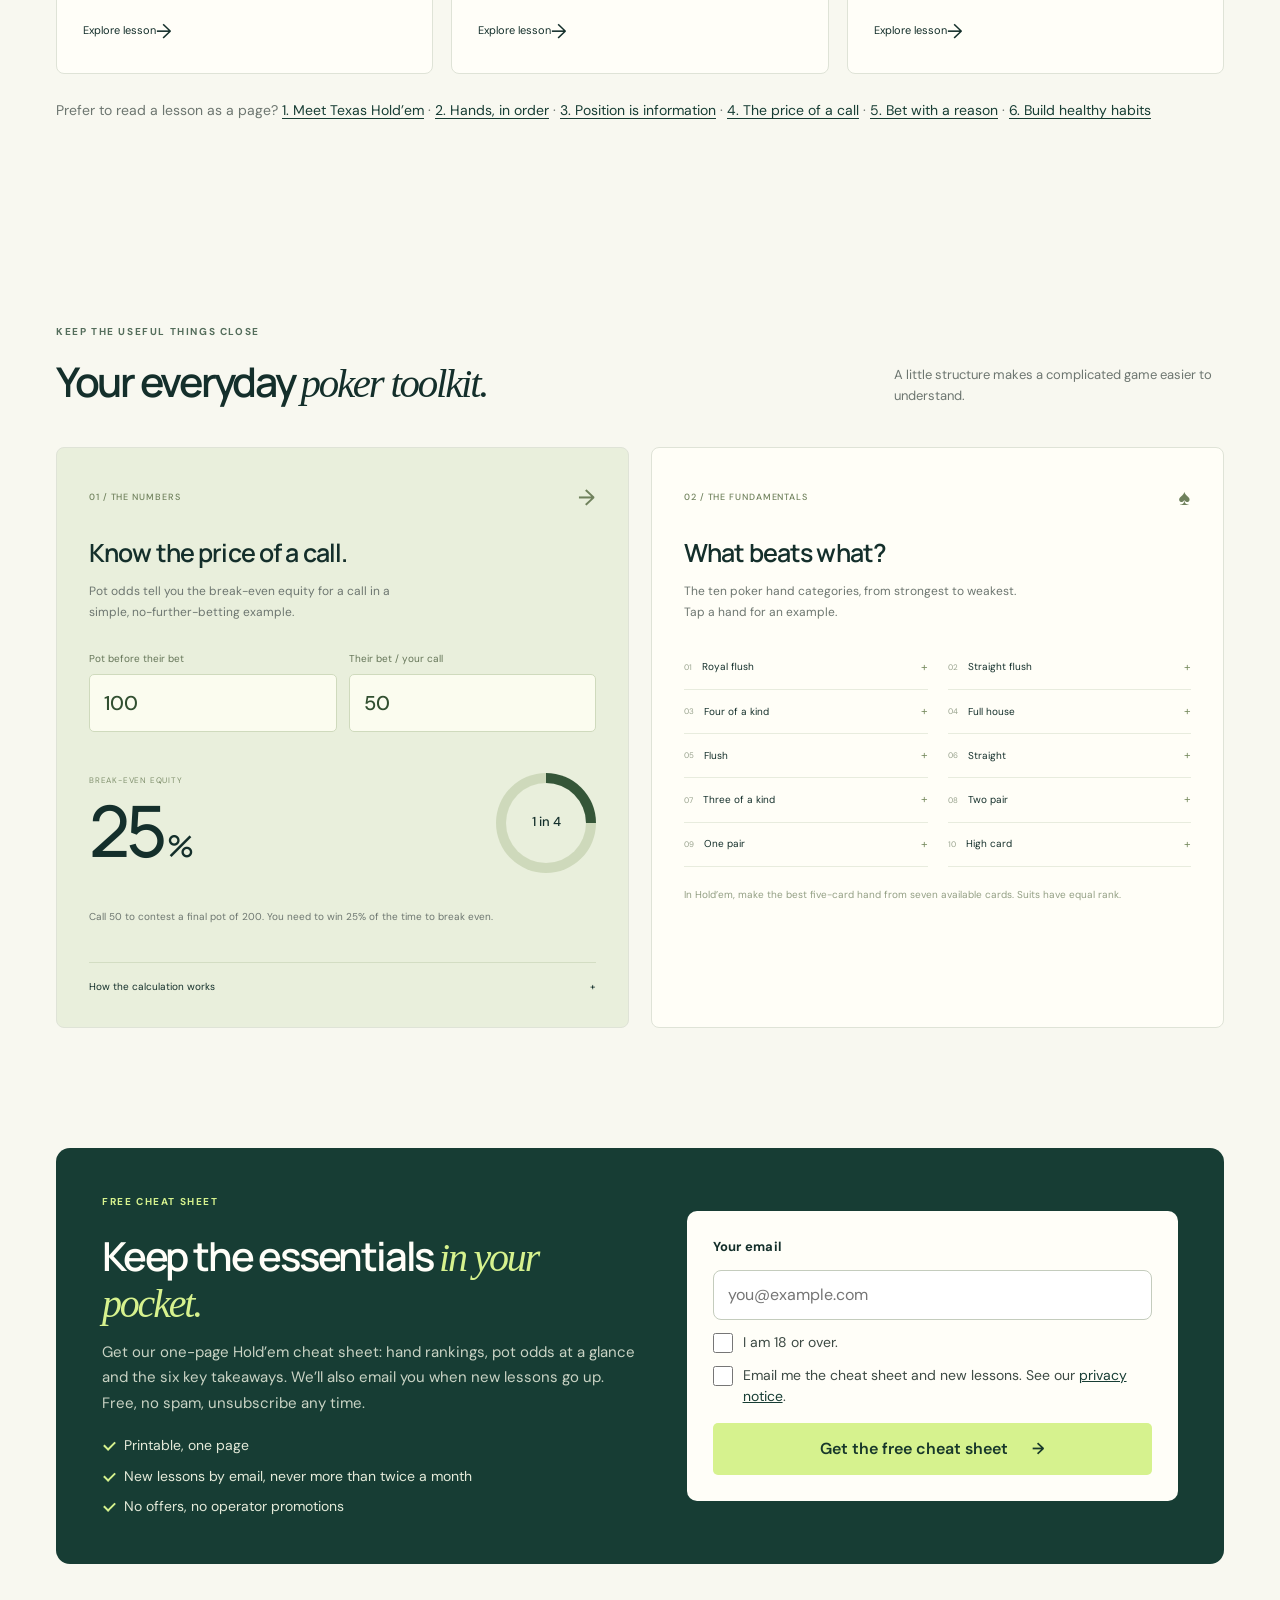
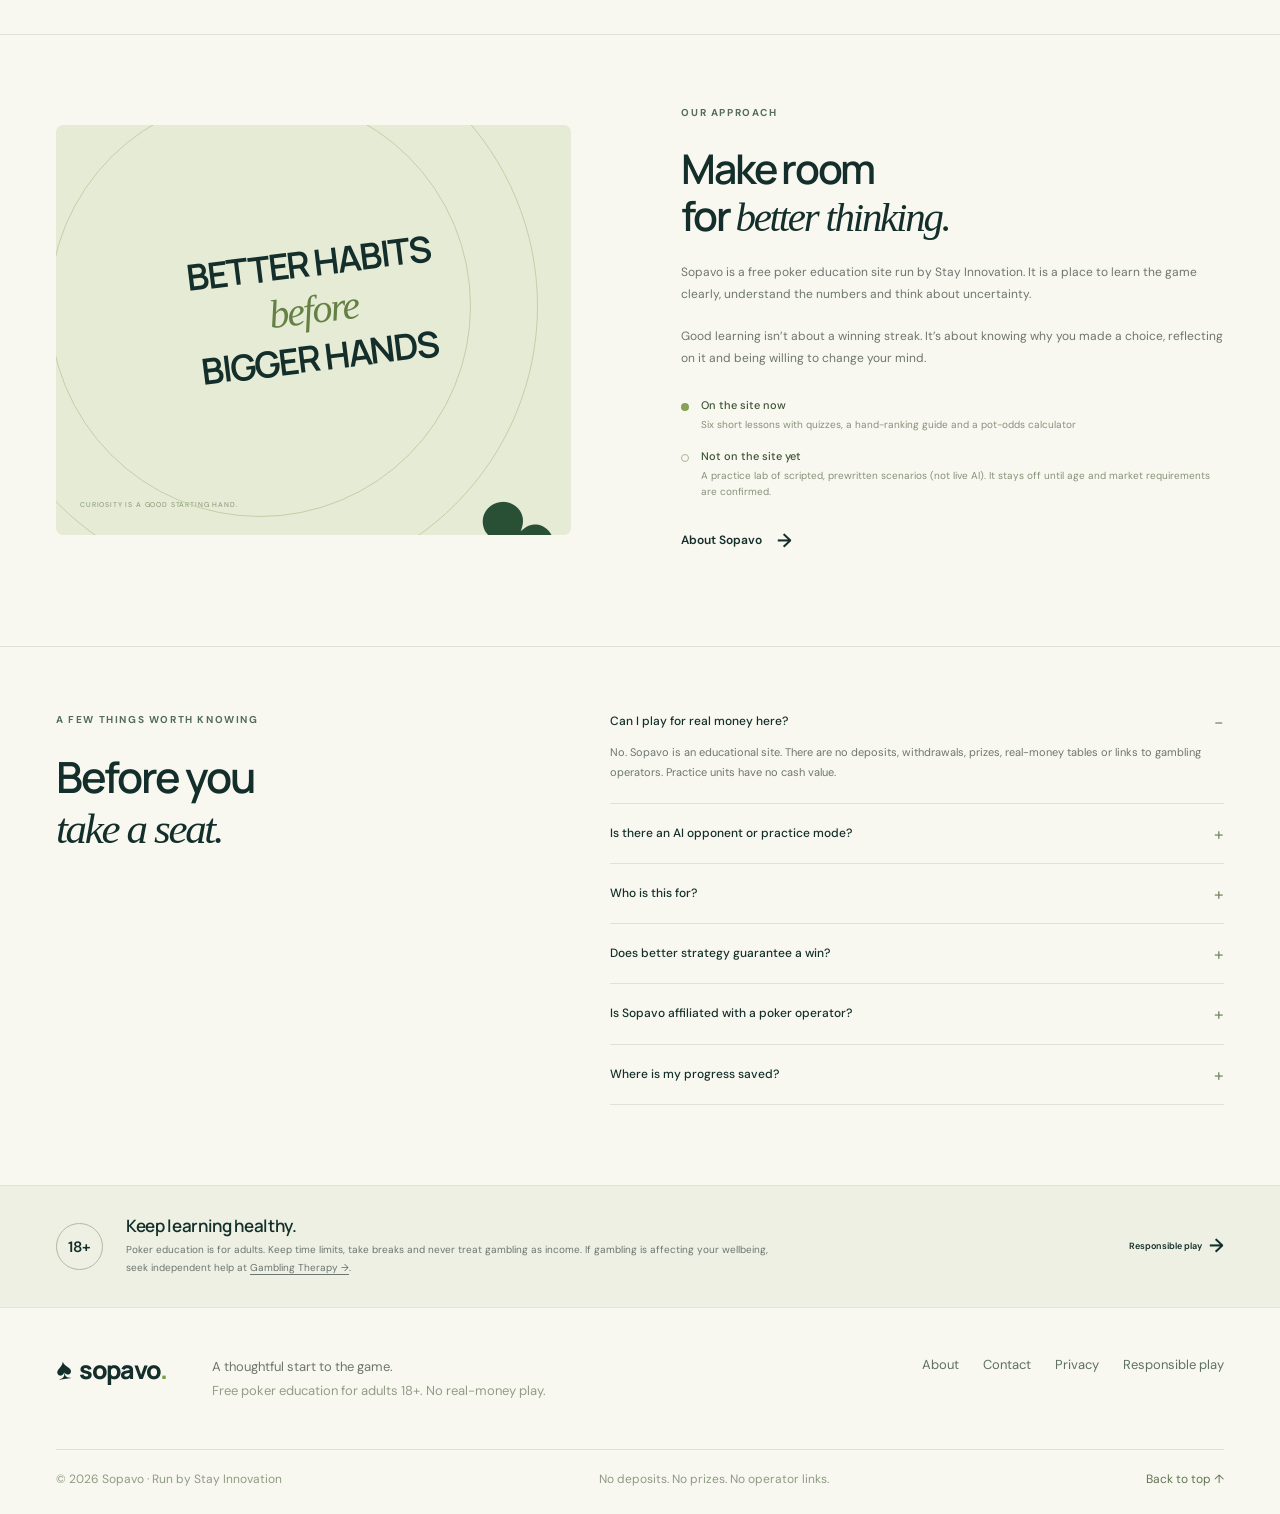
==== commit 197e7a45: "Rename site to Sopavo (wordmark, titles, copy, structured data, share image); QA checks no old name " ====
--- a/index.html
+++ b/index.html
@@ -4,11 +4,11 @@
   <meta charset="utf-8"><meta name="viewport" content="width=device-width, initial-scale=1">
   <meta name="description" content="Free Texas Hold’em lessons for adults: rules, hand rankings, position, pot odds and healthy habits. No sign-up, no real-money play.">
   <meta name="theme-color" content="#132d29">
-  <title>Riverwise | Free Texas Hold’em lessons for beginners</title>
+  <title>Sopavo | Free Texas Hold’em lessons for beginners</title>
   <!--rw:meta-->
   <link rel="canonical" href="https://sopavo.com/">
-  <meta property="og:type" content="website"><meta property="og:site_name" content="Riverwise"><meta property="og:title" content="Riverwise | Free Texas Hold’em lessons for beginners"><meta property="og:description" content="Free Texas Hold’em lessons for adults: rules, hand rankings, position, pot odds and healthy habits. No sign-up, no real-money play."><meta property="og:url" content="https://sopavo.com/"><meta property="og:image" content="https://sopavo.com/og.png"><meta name="twitter:card" content="summary_large_image">
-  <script type="application/ld+json">{"@context":"https://schema.org","@graph":[{"@type":"WebSite","name":"Riverwise","url":"https://sopavo.com/"},{"@type":"Organization","name":"Riverwise","url":"https://sopavo.com/","email":"yonatanzlit@stayinnovation.com","parentOrganization":{"@type":"Organization","name":"Stay Innovation"}},{"@type":"Course","name":"Texas Hold’em fundamentals","description":"Six free beginner lessons with quizzes.","isAccessibleForFree":true,"provider":{"@type":"Organization","name":"Riverwise","url":"https://sopavo.com/"},"hasCourseInstance":{"@type":"CourseInstance","courseMode":"online","courseWorkload":"PT25M"}}]}</script>
+  <meta property="og:type" content="website"><meta property="og:site_name" content="Sopavo"><meta property="og:title" content="Sopavo | Free Texas Hold’em lessons for beginners"><meta property="og:description" content="Free Texas Hold’em lessons for adults: rules, hand rankings, position, pot odds and healthy habits. No sign-up, no real-money play."><meta property="og:url" content="https://sopavo.com/"><meta property="og:image" content="https://sopavo.com/og.png"><meta name="twitter:card" content="summary_large_image">
+  <script type="application/ld+json">{"@context":"https://schema.org","@graph":[{"@type":"WebSite","name":"Sopavo","url":"https://sopavo.com/"},{"@type":"Organization","name":"Sopavo","url":"https://sopavo.com/","email":"yonatanzlit@stayinnovation.com","parentOrganization":{"@type":"Organization","name":"Stay Innovation"}},{"@type":"Course","name":"Texas Hold’em fundamentals","description":"Six free beginner lessons with quizzes.","isAccessibleForFree":true,"provider":{"@type":"Organization","name":"Sopavo","url":"https://sopavo.com/"},"hasCourseInstance":{"@type":"CourseInstance","courseMode":"online","courseWorkload":"PT25M"}}]}</script>
   <!--/rw:meta--><link rel="icon" href="favicon.svg" type="image/svg+xml"><link rel="stylesheet" href="styles.css">
   <script defer src="app.js"></script>
 <!--rw:signupjs-->  <script defer src="signup.js"></script>
@@ -16,14 +16,14 @@
 <body>
 <a class="skip" href="#main">Skip to content</a>
 
-<header class="site-header"><a class="brand" href="index.html" aria-label="Riverwise home"><span class="brand-mark">♠</span>riverwise<span class="brand-dot">.</span></a><nav aria-label="Main navigation"><a href="index.html#learn">Lessons</a><a href="index.html#tools">Toolkit</a><a href="about.html">About</a><a href="responsible-play.html">Responsible play</a><a href="contact.html">Contact</a></nav><a class="button small outline" href="index.html#learn">Start learning <span>→</span></a><button class="menu-toggle" aria-expanded="false" aria-controls="mobile-nav" aria-label="Open navigation">☰</button></header>
+<header class="site-header"><a class="brand" href="index.html" aria-label="Sopavo home"><span class="brand-mark">♠</span>sopavo<span class="brand-dot">.</span></a><nav aria-label="Main navigation"><a href="index.html#learn">Lessons</a><a href="index.html#tools">Toolkit</a><a href="about.html">About</a><a href="responsible-play.html">Responsible play</a><a href="contact.html">Contact</a></nav><a class="button small outline" href="index.html#learn">Start learning <span>→</span></a><button class="menu-toggle" aria-expanded="false" aria-controls="mobile-nav" aria-label="Open navigation">☰</button></header>
 <nav class="mobile-nav" id="mobile-nav" aria-label="Mobile navigation" hidden><a href="index.html#learn">Lessons</a><a href="index.html#tools">Toolkit</a><a href="about.html">About</a><a href="responsible-play.html">Responsible play</a><a href="contact.html">Contact</a></nav>
 <main id="main">
 <section class="hero section-wrap">
   <div class="hero-copy"><div class="eyebrow"><span class="tiny-suit">♣</span> A CLEARER WAY TO LEARN POKER</div><h1>Learn the game.<br><em>Think it through.</em></h1><p class="hero-intro">Better decisions start with understanding.<br class="desktop"> Build your foundations, explore the numbers, and put your thinking to the test. One hand at a time.</p><div class="hero-actions"><a class="button primary" href="index.html#learn">Find your first lesson <span>→</span></a><a class="text-link" href="#tools">Open the toolkit <span>→</span></a></div><div class="hero-note"><span class="check-ring">✓</span> Learn at your pace <span class="note-dot">•</span> Free, no sign-up</div></div>
   <div class="hero-art" aria-label="Illustration of a poker decision: ace and queen of spades on a queen-high flop">
     <div class="art-grid"></div><div class="art-orbit orbit-one"></div><div class="art-orbit orbit-two"></div><div class="art-kicker">THE NEXT MOVE IS A THOUGHTFUL ONE.</div>
-    <div class="poker-table"><div class="table-line"></div><div class="table-logo">riverwise.</div><div class="opponent"><span>R</span><div>Example hand<small>Illustration only</small></div><i></i></div><div class="pot-label">EXAMPLE POT <strong>120</strong><span>practice units</span></div><div class="board"><div class="playing-card red"><b>Q<small>♥</small></b><span>♥</span></div><div class="playing-card"><b>7<small>♠</small></b><span>♠</span></div><div class="playing-card"><b>2<small>♣</small></b><span>♣</span></div></div><div class="chip-stack"><i></i><i></i><i></i><i></i></div></div>
+    <div class="poker-table"><div class="table-line"></div><div class="table-logo">sopavo.</div><div class="opponent"><span>R</span><div>Example hand<small>Illustration only</small></div><i></i></div><div class="pot-label">EXAMPLE POT <strong>120</strong><span>practice units</span></div><div class="board"><div class="playing-card red"><b>Q<small>♥</small></b><span>♥</span></div><div class="playing-card"><b>7<small>♠</small></b><span>♠</span></div><div class="playing-card"><b>2<small>♣</small></b><span>♣</span></div></div><div class="chip-stack"><i></i><i></i><i></i><i></i></div></div>
     <div class="hero-hand"><div class="playing-card large card-left"><b>A<small>♠</small></b><span>♠</span><b class="card-corner">A</b></div><div class="playing-card large card-right"><b>Q<small>♠</small></b><span>♠</span><b class="card-corner">Q</b></div></div>
     <div class="insight-float"><span class="insight-icon">✦</span><div>Good hands ask good questions.<small>What could your opponent call with?</small></div></div><div class="art-caption">01 / UNDERSTAND BEFORE YOU ACT</div>
   </div>
@@ -34,11 +34,11 @@
 </section>
 
 <section id="tools" class="toolkit section-wrap section-space"><div class="section-heading"><div><div class="eyebrow">KEEP THE USEFUL THINGS CLOSE</div><h2>Your everyday <em>poker toolkit.</em></h2></div><p class="section-aside">A little structure makes a complicated game easier to understand.</p></div><div class="tools-grid"><article class="odds-tool"><div class="tool-label"><span>01 / THE NUMBERS</span><span>→</span></div><h3>Know the price of a call.</h3><p>Pot odds tell you the break-even equity for a call in a simple, no-further-betting example.</p><div class="calculator-fields"><label>Pot before their bet<input type="number" id="pot-input" min="0" max="1000000" value="100" inputmode="decimal"></label><label>Their bet / your call<input type="number" id="bet-input" min="1" max="1000000" value="50" inputmode="decimal"></label></div><div class="odds-result"><div><small>BREAK-EVEN EQUITY</small><strong id="equity-result">25<span>%</span></strong></div><div class="odds-visual" id="odds-visual"><span id="odds-ring-text">1 in 4</span></div></div><p id="odds-explanation" class="tool-footnote" aria-live="polite">Call 50 to contest a final pot of 200. You need to win 25% of the time to break even.</p><details><summary>How the calculation works</summary><p>Required equity = call ÷ (pot before the bet + opponent’s bet + your call). This ignores rake, future betting, implied odds and tournament considerations. The percentage is a break-even threshold, not your actual chance of winning.</p></details></article><article class="rank-tool"><div class="tool-label"><span>02 / THE FUNDAMENTALS</span><span>♠</span></div><h3>What beats what?</h3><p>The ten poker hand categories, from strongest to weakest. Tap a hand for an example.</p><div id="ranking-list" class="ranking-list"></div><div class="rank-note">In Hold’em, make the best five-card hand from seven available cards. Suits have equal rank.</div></article></div></section>
-<!--rw:signup--><div class="section-wrap section-space-sm" id="signup"><section class="signup" aria-labelledby="su-home"><div class="signup-copy"><div class="eyebrow">FREE CHEAT SHEET</div><h2 id="su-home">Keep the essentials <em>in your pocket.</em></h2><p>Get our one-page Hold’em cheat sheet: hand rankings, pot odds at a glance and the six key takeaways. We’ll also email you when new lessons go up. Free, no spam, unsubscribe any time.</p><ul class="signup-points"><li>Printable, one page</li><li>New lessons by email, never more than twice a month</li><li>No offers, no operator promotions</li></ul></div><form class="signup-form" data-signup="home" novalidate><label class="signup-label" for="email-home">Your email</label><div class="signup-row"><input id="email-home" name="email" type="email" inputmode="email" autocomplete="email" placeholder="you@example.com" required></div><label class="check"><input type="checkbox" name="adult" required> <span>I am 18 or over.</span></label><label class="check"><input type="checkbox" name="consent" required> <span>Email me the cheat sheet and new lessons. See our <a href="privacy.html">privacy notice</a>.</span></label><button class="button primary signup-submit" type="submit">Get the free cheat sheet <span>→</span></button><input class="hp" name="company" tabindex="-1" autocomplete="off" aria-hidden="true"><p class="signup-status" role="status" hidden></p></form></section></div><!--/rw:signup--><section class="approach-section section-wrap section-space" id="about"><div class="approach-visual"><div class="approach-badge">BETTER HABITS<br><span>before</span><br>BIGGER HANDS</div><div class="suit-wheel">♣</div><span class="approach-caption">CURIOSITY IS A GOOD STARTING HAND.</span></div><div class="approach-copy"><div class="eyebrow">OUR APPROACH</div><h2>Make room<br>for <em>better thinking.</em></h2><p>Riverwise is a free poker education site run by Stay Innovation. It is a place to learn the game clearly, understand the numbers and think about uncertainty.</p><p>Good learning isn’t about a winning streak. It’s about knowing why you made a choice, reflecting on it and being willing to change your mind.</p><div class="roadmap"><div><span class="roadmap-dot ready"></span><p><strong>On the site now</strong><small>Six short lessons with quizzes, a hand-ranking guide and a pot-odds calculator</small></p></div><div><span class="roadmap-dot"></span><p><strong>Not on the site yet</strong><small>A practice lab of scripted, prewritten scenarios (not live AI). It stays off until age and market requirements are confirmed.</small></p></div></div><a class="text-link" href="about.html">About Riverwise <span>→</span></a></div></section>
-<section class="faq-section section-wrap section-space"><div><div class="eyebrow">A FEW THINGS WORTH KNOWING</div><h2>Before you<br><em>take a seat.</em></h2></div><div class="faqs"><details open><summary>Can I play for real money here?</summary><p>No. Riverwise is an educational site. There are no deposits, withdrawals, prizes, real-money tables or links to gambling operators. Practice units have no cash value.</p></details><details><summary>Is there an AI opponent or practice mode?</summary><p>No. There is no AI opponent on Riverwise. We have built a small practice lab of scripted scenarios with prewritten feedback, but it is not on the public site while we confirm the applicable age and market requirements.</p></details><details><summary>Who is this for?</summary><p>Adults aged 18 or over who want to understand Texas Hold’em fundamentals. The site teaches the game and has no gambling of any kind. It does not verify age, so please do not use it if you are under 18.</p></details><details><summary>Does better strategy guarantee a win?</summary><p>No. Poker involves chance, incomplete information and risk. Educational examples simplify real decisions. A correct decision can still lose, and no strategy guarantees profit.</p></details><details><summary>Is Riverwise affiliated with a poker operator?</summary><p>No. Riverwise is independent. It is not affiliated with, endorsed by or approved by any poker or gambling operator, and it has no affiliate links. If that ever changes, we will say so clearly next to the content concerned.</p></details><details><summary>Where is my progress saved?</summary><p>Lesson completions and practice results are saved in this browser’s local storage. There are no user accounts, email sign-ups, cookies or analytics. Clearing browser data removes your progress.</p></details></div></section>
+<!--rw:signup--><div class="section-wrap section-space-sm" id="signup"><section class="signup" aria-labelledby="su-home"><div class="signup-copy"><div class="eyebrow">FREE CHEAT SHEET</div><h2 id="su-home">Keep the essentials <em>in your pocket.</em></h2><p>Get our one-page Hold’em cheat sheet: hand rankings, pot odds at a glance and the six key takeaways. We’ll also email you when new lessons go up. Free, no spam, unsubscribe any time.</p><ul class="signup-points"><li>Printable, one page</li><li>New lessons by email, never more than twice a month</li><li>No offers, no operator promotions</li></ul></div><form class="signup-form" data-signup="home" novalidate><label class="signup-label" for="email-home">Your email</label><div class="signup-row"><input id="email-home" name="email" type="email" inputmode="email" autocomplete="email" placeholder="you@example.com" required></div><label class="check"><input type="checkbox" name="adult" required> <span>I am 18 or over.</span></label><label class="check"><input type="checkbox" name="consent" required> <span>Email me the cheat sheet and new lessons. See our <a href="privacy.html">privacy notice</a>.</span></label><button class="button primary signup-submit" type="submit">Get the free cheat sheet <span>→</span></button><input class="hp" name="company" tabindex="-1" autocomplete="off" aria-hidden="true"><p class="signup-status" role="status" hidden></p></form></section></div><!--/rw:signup--><section class="approach-section section-wrap section-space" id="about"><div class="approach-visual"><div class="approach-badge">BETTER HABITS<br><span>before</span><br>BIGGER HANDS</div><div class="suit-wheel">♣</div><span class="approach-caption">CURIOSITY IS A GOOD STARTING HAND.</span></div><div class="approach-copy"><div class="eyebrow">OUR APPROACH</div><h2>Make room<br>for <em>better thinking.</em></h2><p>Sopavo is a free poker education site run by Stay Innovation. It is a place to learn the game clearly, understand the numbers and think about uncertainty.</p><p>Good learning isn’t about a winning streak. It’s about knowing why you made a choice, reflecting on it and being willing to change your mind.</p><div class="roadmap"><div><span class="roadmap-dot ready"></span><p><strong>On the site now</strong><small>Six short lessons with quizzes, a hand-ranking guide and a pot-odds calculator</small></p></div><div><span class="roadmap-dot"></span><p><strong>Not on the site yet</strong><small>A practice lab of scripted, prewritten scenarios (not live AI). It stays off until age and market requirements are confirmed.</small></p></div></div><a class="text-link" href="about.html">About Sopavo <span>→</span></a></div></section>
+<section class="faq-section section-wrap section-space"><div><div class="eyebrow">A FEW THINGS WORTH KNOWING</div><h2>Before you<br><em>take a seat.</em></h2></div><div class="faqs"><details open><summary>Can I play for real money here?</summary><p>No. Sopavo is an educational site. There are no deposits, withdrawals, prizes, real-money tables or links to gambling operators. Practice units have no cash value.</p></details><details><summary>Is there an AI opponent or practice mode?</summary><p>No. There is no AI opponent on Sopavo. We have built a small practice lab of scripted scenarios with prewritten feedback, but it is not on the public site while we confirm the applicable age and market requirements.</p></details><details><summary>Who is this for?</summary><p>Adults aged 18 or over who want to understand Texas Hold’em fundamentals. The site teaches the game and has no gambling of any kind. It does not verify age, so please do not use it if you are under 18.</p></details><details><summary>Does better strategy guarantee a win?</summary><p>No. Poker involves chance, incomplete information and risk. Educational examples simplify real decisions. A correct decision can still lose, and no strategy guarantees profit.</p></details><details><summary>Is Sopavo affiliated with a poker operator?</summary><p>No. Sopavo is independent. It is not affiliated with, endorsed by or approved by any poker or gambling operator, and it has no affiliate links. If that ever changes, we will say so clearly next to the content concerned.</p></details><details><summary>Where is my progress saved?</summary><p>Lesson completions and practice results are saved in this browser’s local storage. There are no user accounts, email sign-ups, cookies or analytics. Clearing browser data removes your progress.</p></details></div></section>
 <section class="responsible section-wrap"><div class="age-badge">18+</div><div><h3>Keep learning healthy.</h3><p>Poker education is for adults. Keep time limits, take breaks and never treat gambling as income. If gambling is affecting your wellbeing, seek independent help at <a href="https://www.gamblingtherapy.org/" target="_blank" rel="noopener noreferrer">Gambling Therapy →</a>.</p></div><a class="text-link" href="responsible-play.html">Responsible play <span>→</span></a></section>
 </main>
-<footer class="section-wrap"><div class="footer-top"><a class="brand" href="index.html"><span class="brand-mark">♠</span>riverwise<span class="brand-dot">.</span></a><p>A thoughtful start to the game.<br><span>Free poker education for adults 18+. No real-money play.</span></p><div class="footer-links"><a href="about.html">About</a><a href="contact.html">Contact</a><a href="privacy.html">Privacy</a><a href="responsible-play.html">Responsible play</a></div></div><div class="footer-bottom"><span>© <span id="copyright-year">2026</span> Riverwise · Run by Stay Innovation</span><span>No deposits. No prizes. No operator links.</span><a href="#main">Back to top ↑</a></div></footer>
-<dialog id="content-dialog"><div class="dialog-top"><span class="brand mini"><span class="brand-mark">♠</span>riverwise.</span><button class="dialog-close" aria-label="Close dialog">✕</button></div><div id="dialog-content"></div></dialog>
+<footer class="section-wrap"><div class="footer-top"><a class="brand" href="index.html"><span class="brand-mark">♠</span>sopavo<span class="brand-dot">.</span></a><p>A thoughtful start to the game.<br><span>Free poker education for adults 18+. No real-money play.</span></p><div class="footer-links"><a href="about.html">About</a><a href="contact.html">Contact</a><a href="privacy.html">Privacy</a><a href="responsible-play.html">Responsible play</a></div></div><div class="footer-bottom"><span>© <span id="copyright-year">2026</span> Sopavo · Run by Stay Innovation</span><span>No deposits. No prizes. No operator links.</span><a href="#main">Back to top ↑</a></div></footer>
+<dialog id="content-dialog"><div class="dialog-top"><span class="brand mini"><span class="brand-mark">♠</span>sopavo.</span><button class="dialog-close" aria-label="Close dialog">✕</button></div><div id="dialog-content"></div></dialog>
 <div id="toast" class="toast" role="status" hidden></div>
 </body></html>
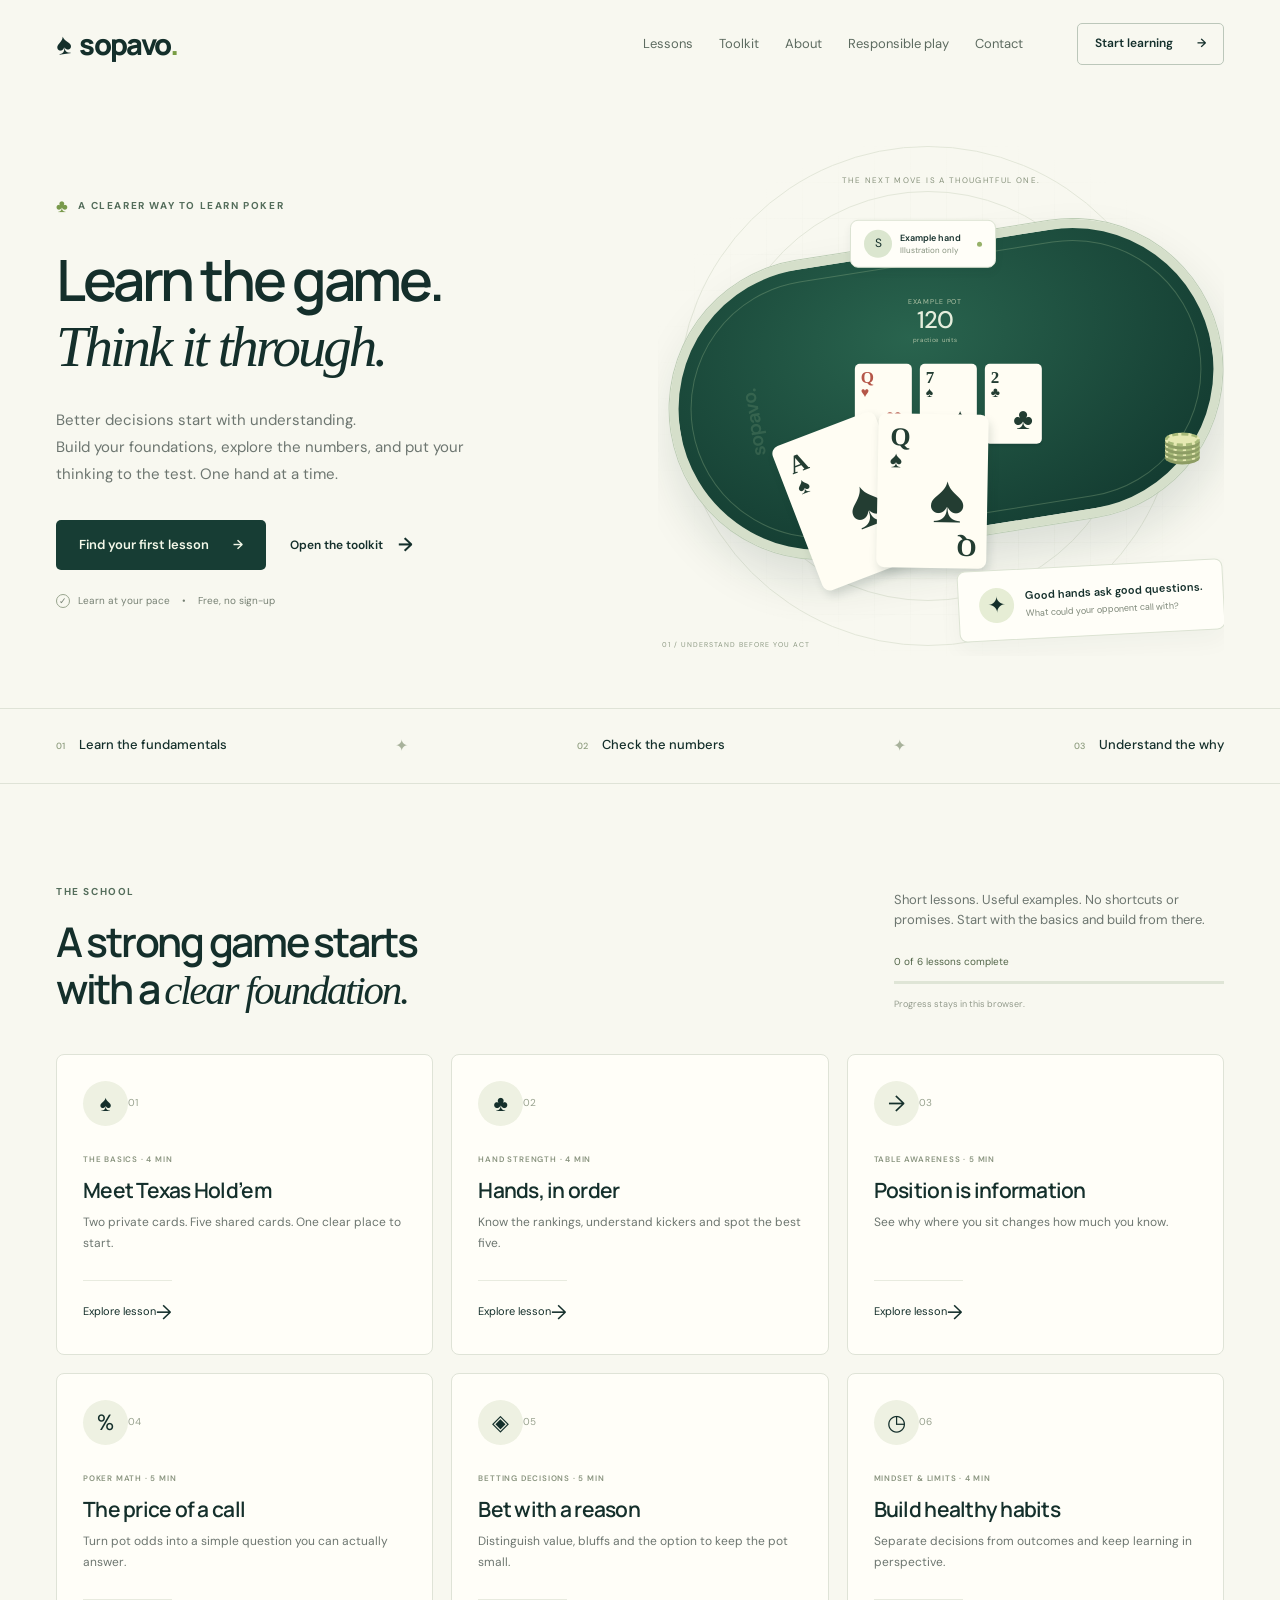
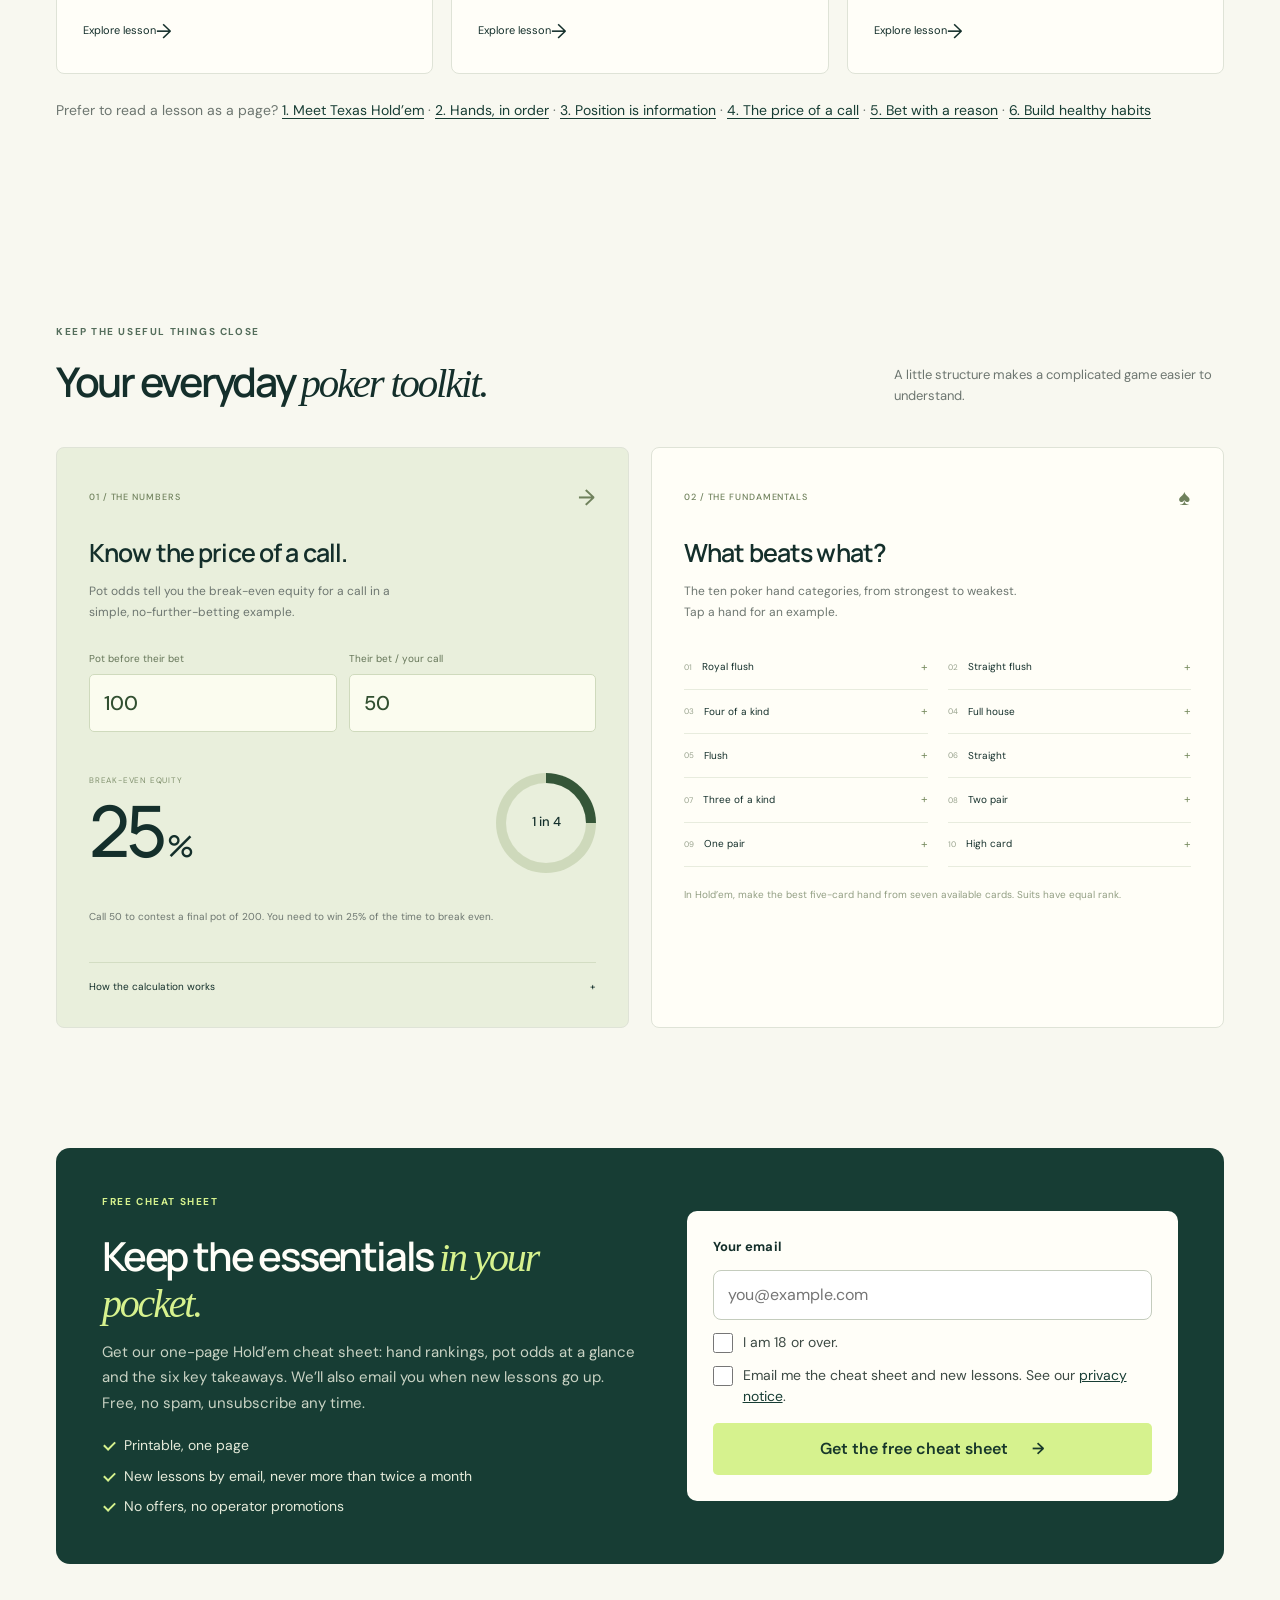
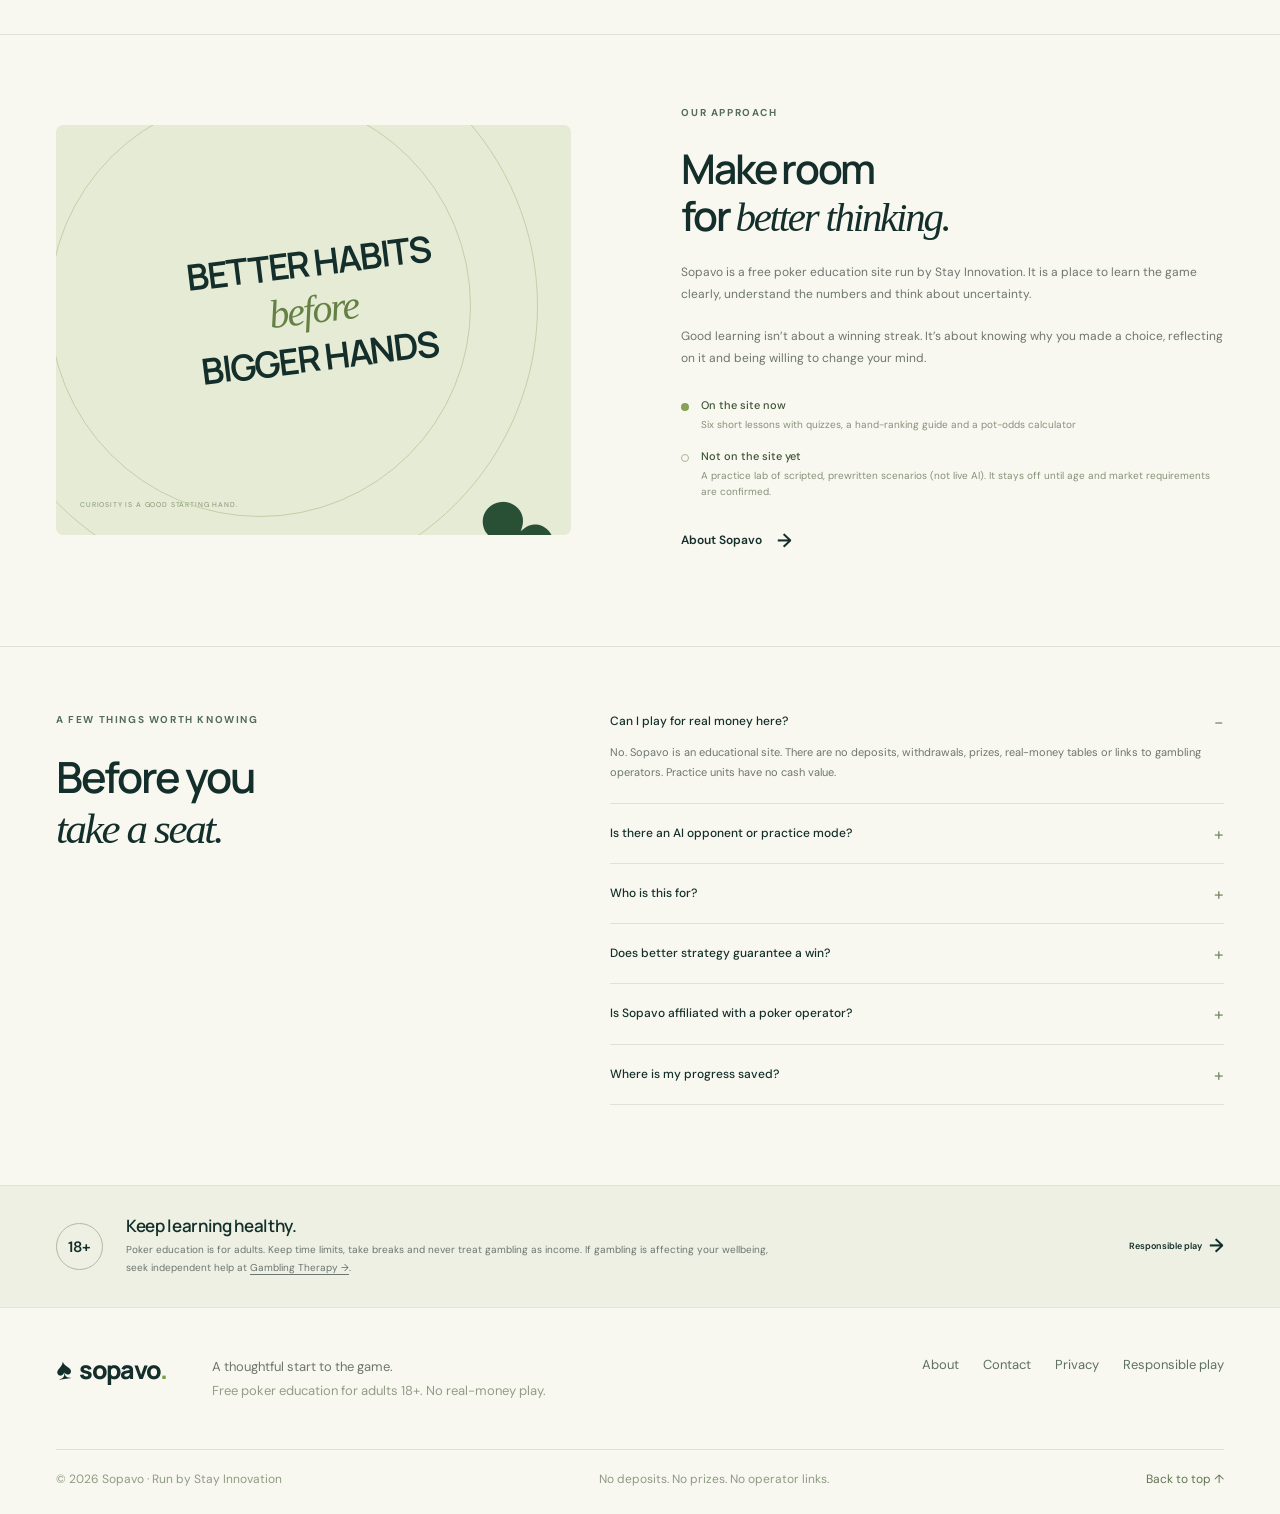
==== commit b308a078: "Hero badge initial S for Sopavo Co-Authored-By: Claude Opus 5.5 <noreply@anthropic.com>" ====
--- a/index.html
+++ b/index.html
@@ -23,7 +23,7 @@
   <div class="hero-copy"><div class="eyebrow"><span class="tiny-suit">♣</span> A CLEARER WAY TO LEARN POKER</div><h1>Learn the game.<br><em>Think it through.</em></h1><p class="hero-intro">Better decisions start with understanding.<br class="desktop"> Build your foundations, explore the numbers, and put your thinking to the test. One hand at a time.</p><div class="hero-actions"><a class="button primary" href="index.html#learn">Find your first lesson <span>→</span></a><a class="text-link" href="#tools">Open the toolkit <span>→</span></a></div><div class="hero-note"><span class="check-ring">✓</span> Learn at your pace <span class="note-dot">•</span> Free, no sign-up</div></div>
   <div class="hero-art" aria-label="Illustration of a poker decision: ace and queen of spades on a queen-high flop">
     <div class="art-grid"></div><div class="art-orbit orbit-one"></div><div class="art-orbit orbit-two"></div><div class="art-kicker">THE NEXT MOVE IS A THOUGHTFUL ONE.</div>
-    <div class="poker-table"><div class="table-line"></div><div class="table-logo">sopavo.</div><div class="opponent"><span>R</span><div>Example hand<small>Illustration only</small></div><i></i></div><div class="pot-label">EXAMPLE POT <strong>120</strong><span>practice units</span></div><div class="board"><div class="playing-card red"><b>Q<small>♥</small></b><span>♥</span></div><div class="playing-card"><b>7<small>♠</small></b><span>♠</span></div><div class="playing-card"><b>2<small>♣</small></b><span>♣</span></div></div><div class="chip-stack"><i></i><i></i><i></i><i></i></div></div>
+    <div class="poker-table"><div class="table-line"></div><div class="table-logo">sopavo.</div><div class="opponent"><span>S</span><div>Example hand<small>Illustration only</small></div><i></i></div><div class="pot-label">EXAMPLE POT <strong>120</strong><span>practice units</span></div><div class="board"><div class="playing-card red"><b>Q<small>♥</small></b><span>♥</span></div><div class="playing-card"><b>7<small>♠</small></b><span>♠</span></div><div class="playing-card"><b>2<small>♣</small></b><span>♣</span></div></div><div class="chip-stack"><i></i><i></i><i></i><i></i></div></div>
     <div class="hero-hand"><div class="playing-card large card-left"><b>A<small>♠</small></b><span>♠</span><b class="card-corner">A</b></div><div class="playing-card large card-right"><b>Q<small>♠</small></b><span>♠</span><b class="card-corner">Q</b></div></div>
     <div class="insight-float"><span class="insight-icon">✦</span><div>Good hands ask good questions.<small>What could your opponent call with?</small></div></div><div class="art-caption">01 / UNDERSTAND BEFORE YOU ACT</div>
   </div>
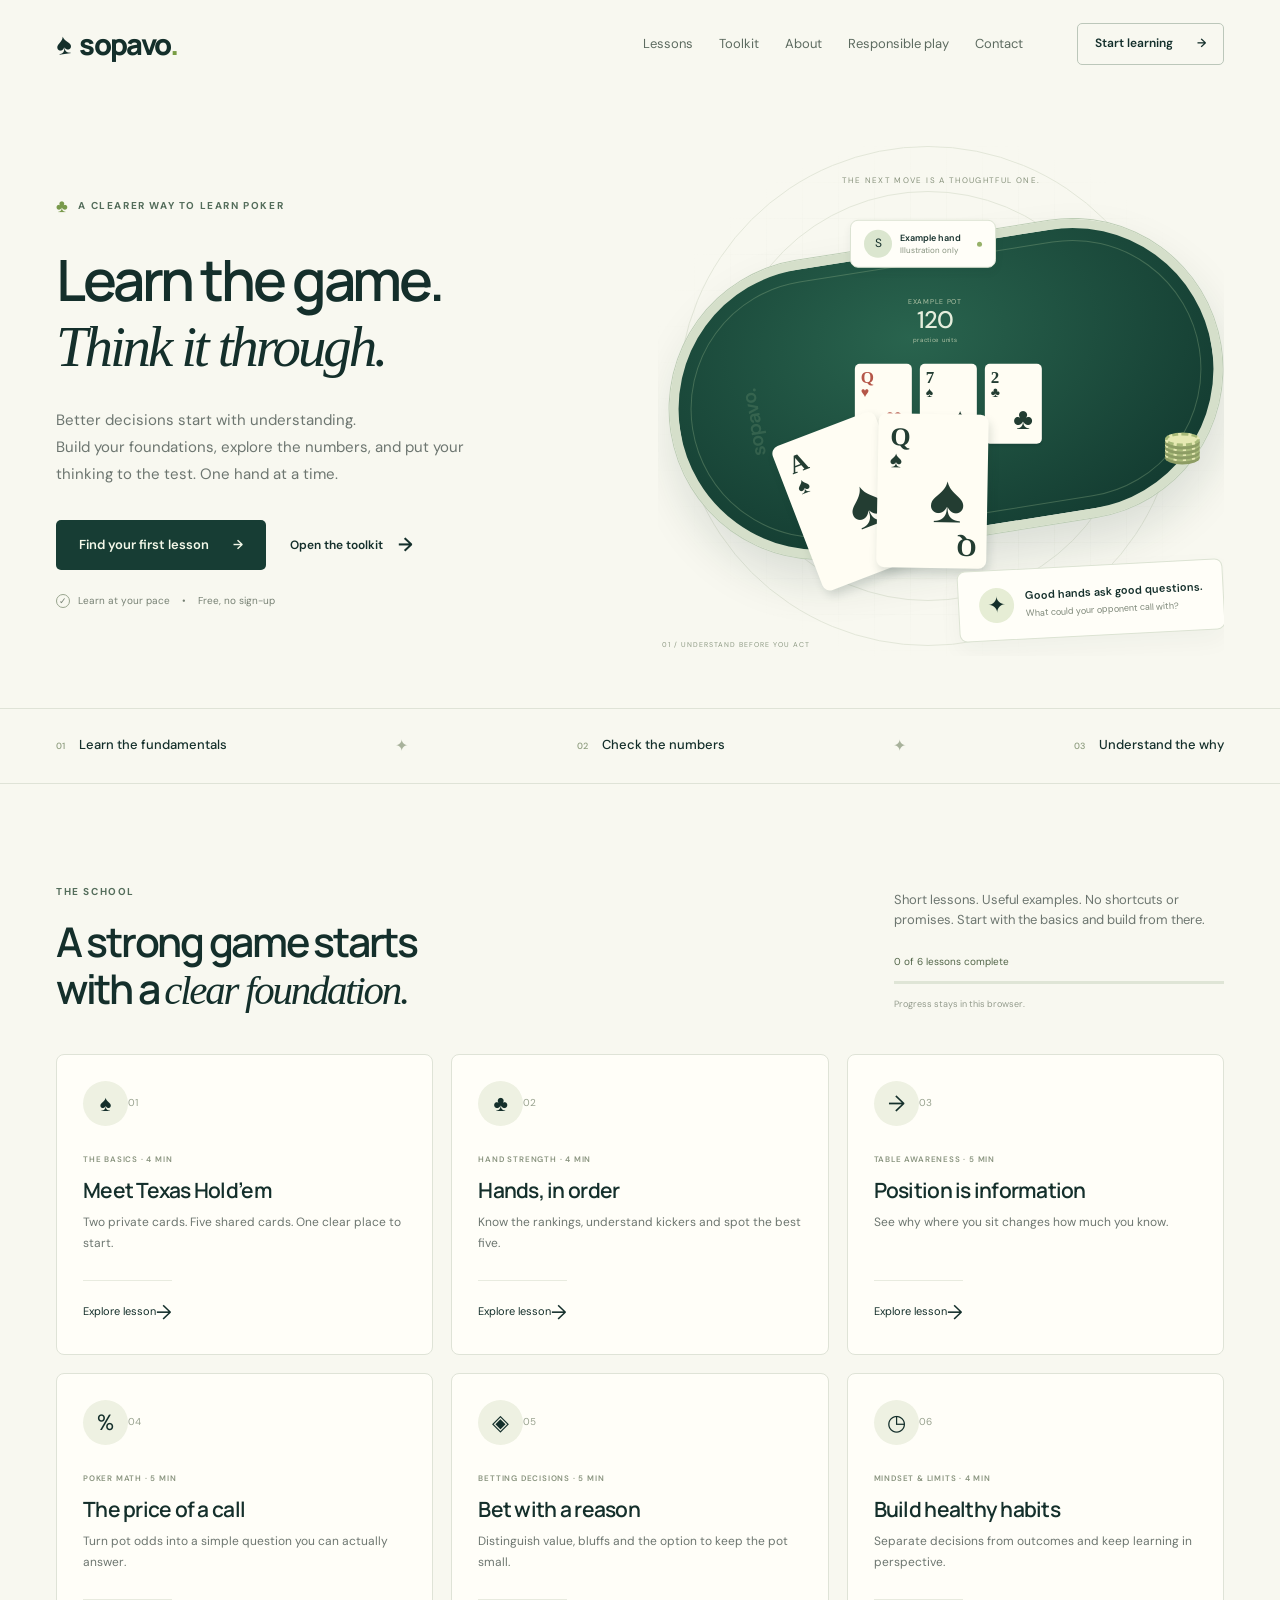
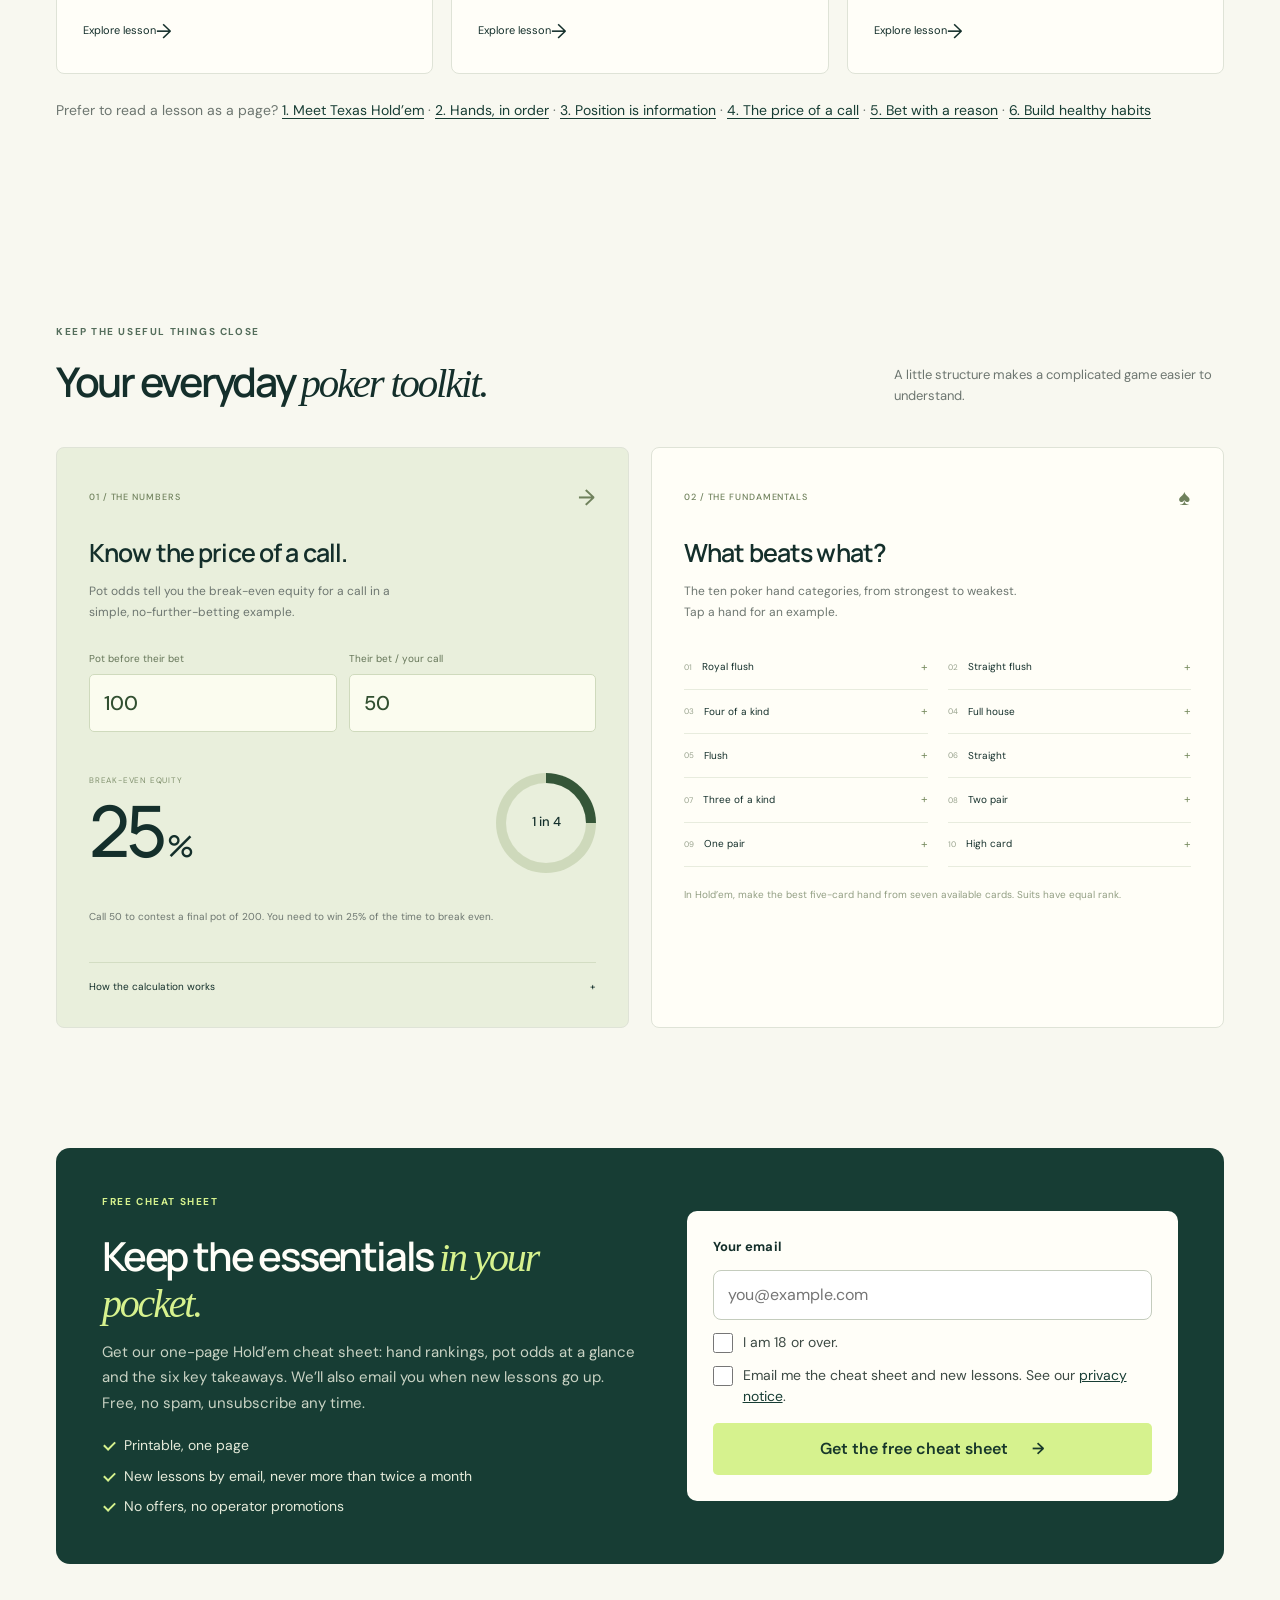
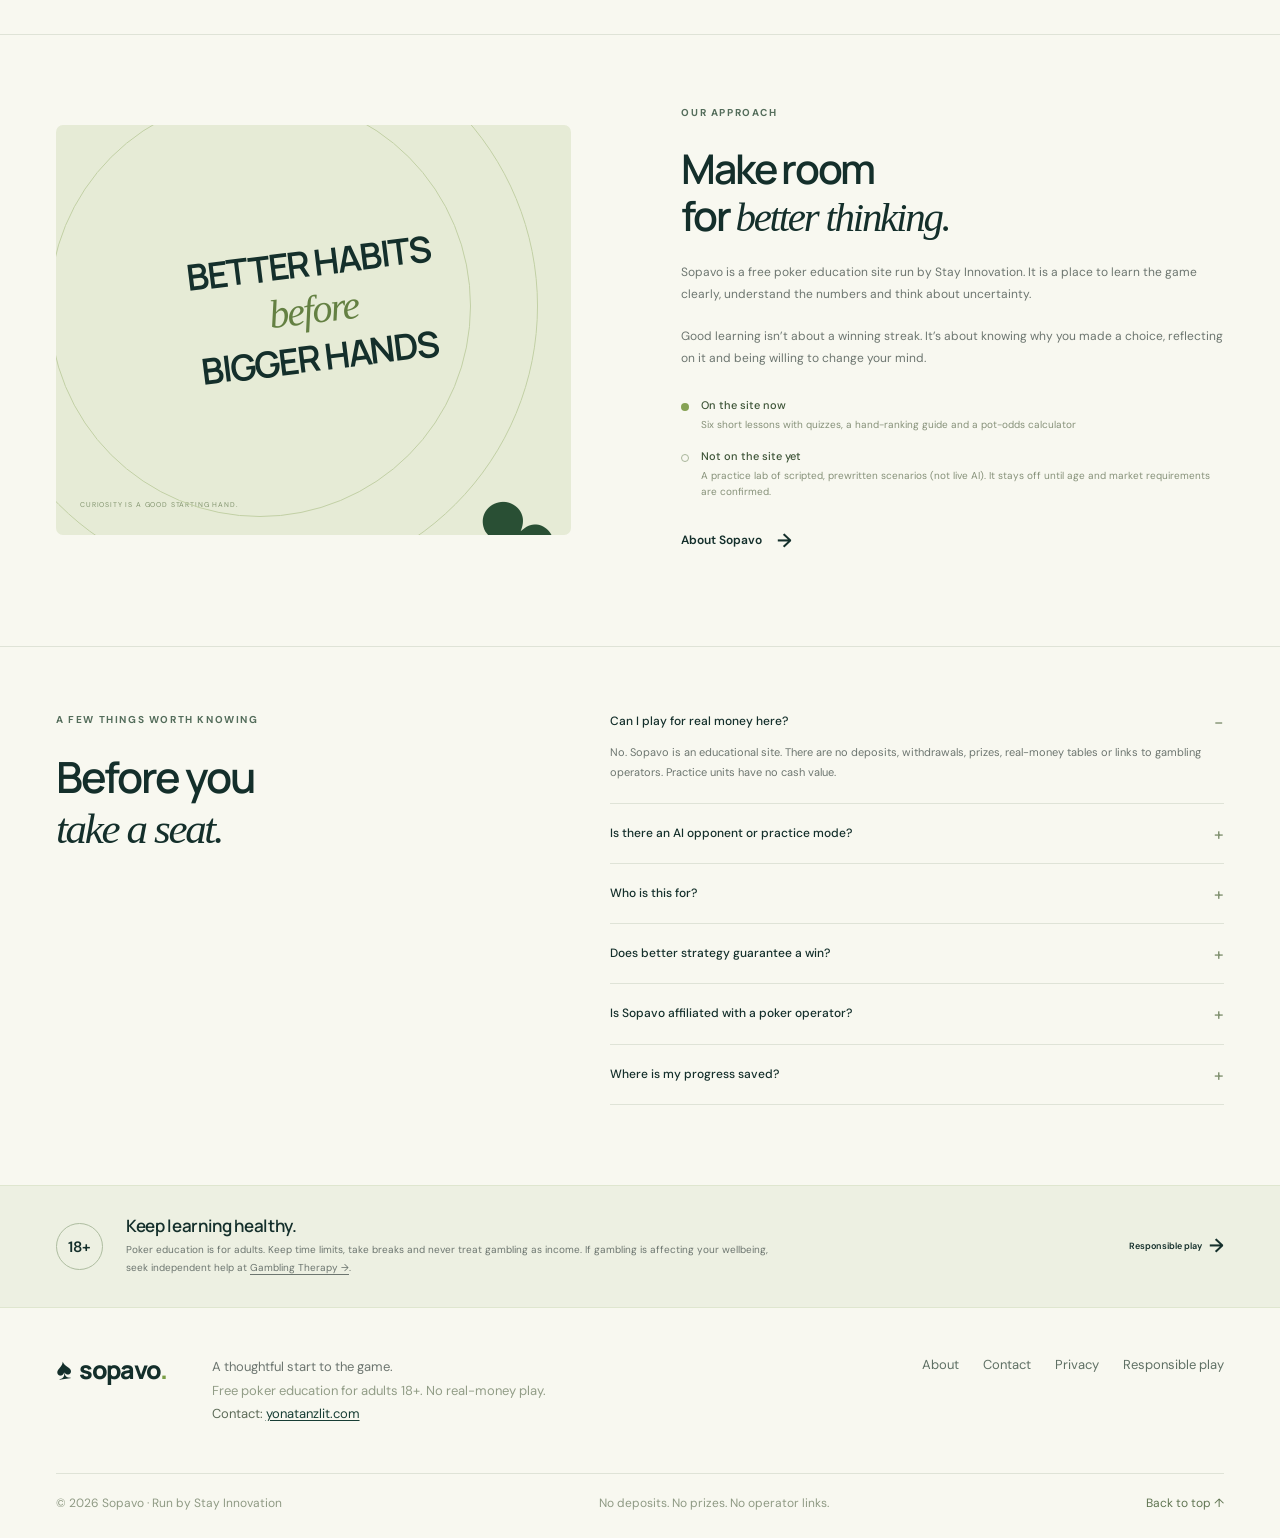
==== commit f111fedb: "Contact email in the footer of every page Co-Authored-By: Claude Opus 5.5 <noreply@anthropic.com>" ====
--- a/index.html
+++ b/index.html
@@ -38,7 +38,7 @@
 <section class="faq-section section-wrap section-space"><div><div class="eyebrow">A FEW THINGS WORTH KNOWING</div><h2>Before you<br><em>take a seat.</em></h2></div><div class="faqs"><details open><summary>Can I play for real money here?</summary><p>No. Sopavo is an educational site. There are no deposits, withdrawals, prizes, real-money tables or links to gambling operators. Practice units have no cash value.</p></details><details><summary>Is there an AI opponent or practice mode?</summary><p>No. There is no AI opponent on Sopavo. We have built a small practice lab of scripted scenarios with prewritten feedback, but it is not on the public site while we confirm the applicable age and market requirements.</p></details><details><summary>Who is this for?</summary><p>Adults aged 18 or over who want to understand Texas Hold’em fundamentals. The site teaches the game and has no gambling of any kind. It does not verify age, so please do not use it if you are under 18.</p></details><details><summary>Does better strategy guarantee a win?</summary><p>No. Poker involves chance, incomplete information and risk. Educational examples simplify real decisions. A correct decision can still lose, and no strategy guarantees profit.</p></details><details><summary>Is Sopavo affiliated with a poker operator?</summary><p>No. Sopavo is independent. It is not affiliated with, endorsed by or approved by any poker or gambling operator, and it has no affiliate links. If that ever changes, we will say so clearly next to the content concerned.</p></details><details><summary>Where is my progress saved?</summary><p>Lesson completions and practice results are saved in this browser’s local storage. There are no user accounts, email sign-ups, cookies or analytics. Clearing browser data removes your progress.</p></details></div></section>
 <section class="responsible section-wrap"><div class="age-badge">18+</div><div><h3>Keep learning healthy.</h3><p>Poker education is for adults. Keep time limits, take breaks and never treat gambling as income. If gambling is affecting your wellbeing, seek independent help at <a href="https://www.gamblingtherapy.org/" target="_blank" rel="noopener noreferrer">Gambling Therapy →</a>.</p></div><a class="text-link" href="responsible-play.html">Responsible play <span>→</span></a></section>
 </main>
-<footer class="section-wrap"><div class="footer-top"><a class="brand" href="index.html"><span class="brand-mark">♠</span>sopavo<span class="brand-dot">.</span></a><p>A thoughtful start to the game.<br><span>Free poker education for adults 18+. No real-money play.</span></p><div class="footer-links"><a href="about.html">About</a><a href="contact.html">Contact</a><a href="privacy.html">Privacy</a><a href="responsible-play.html">Responsible play</a></div></div><div class="footer-bottom"><span>© <span id="copyright-year">2026</span> Sopavo · Run by Stay Innovation</span><span>No deposits. No prizes. No operator links.</span><a href="#main">Back to top ↑</a></div></footer>
+<footer class="section-wrap"><div class="footer-top"><a class="brand" href="index.html"><span class="brand-mark">♠</span>sopavo<span class="brand-dot">.</span></a><p>A thoughtful start to the game.<br><span>Free poker education for adults 18+. No real-money play.</span><br><span class="footer-mail">Contact: <a href="mailto:yonatanzlit.com">yonatanzlit.com</a></span></p><div class="footer-links"><a href="about.html">About</a><a href="contact.html">Contact</a><a href="privacy.html">Privacy</a><a href="responsible-play.html">Responsible play</a></div></div><div class="footer-bottom"><span>© <span id="copyright-year">2026</span> Sopavo · Run by Stay Innovation</span><span>No deposits. No prizes. No operator links.</span><a href="#main">Back to top ↑</a></div></footer>
 <dialog id="content-dialog"><div class="dialog-top"><span class="brand mini"><span class="brand-mark">♠</span>sopavo.</span><button class="dialog-close" aria-label="Close dialog">✕</button></div><div id="dialog-content"></div></dialog>
 <div id="toast" class="toast" role="status" hidden></div>
 </body></html>
--- a/styles.css
+++ b/styles.css
@@ -95,3 +95,4 @@
 @media (max-width:800px){.site-header .button.small{min-height:44px;padding:10px 15px}.menu-toggle{min-width:44px;min-height:44px}}
 .signup-submit{width:100%;justify-content:center;min-height:52px;border:0;cursor:pointer;font-size:16px;margin-top:4px}
 .signup-submit:disabled{opacity:.6;cursor:wait}
+.footer-top p .footer-mail{color:#5d6b58}.footer-mail a{color:var(--green);text-decoration:underline;text-underline-offset:2px;word-break:break-all}
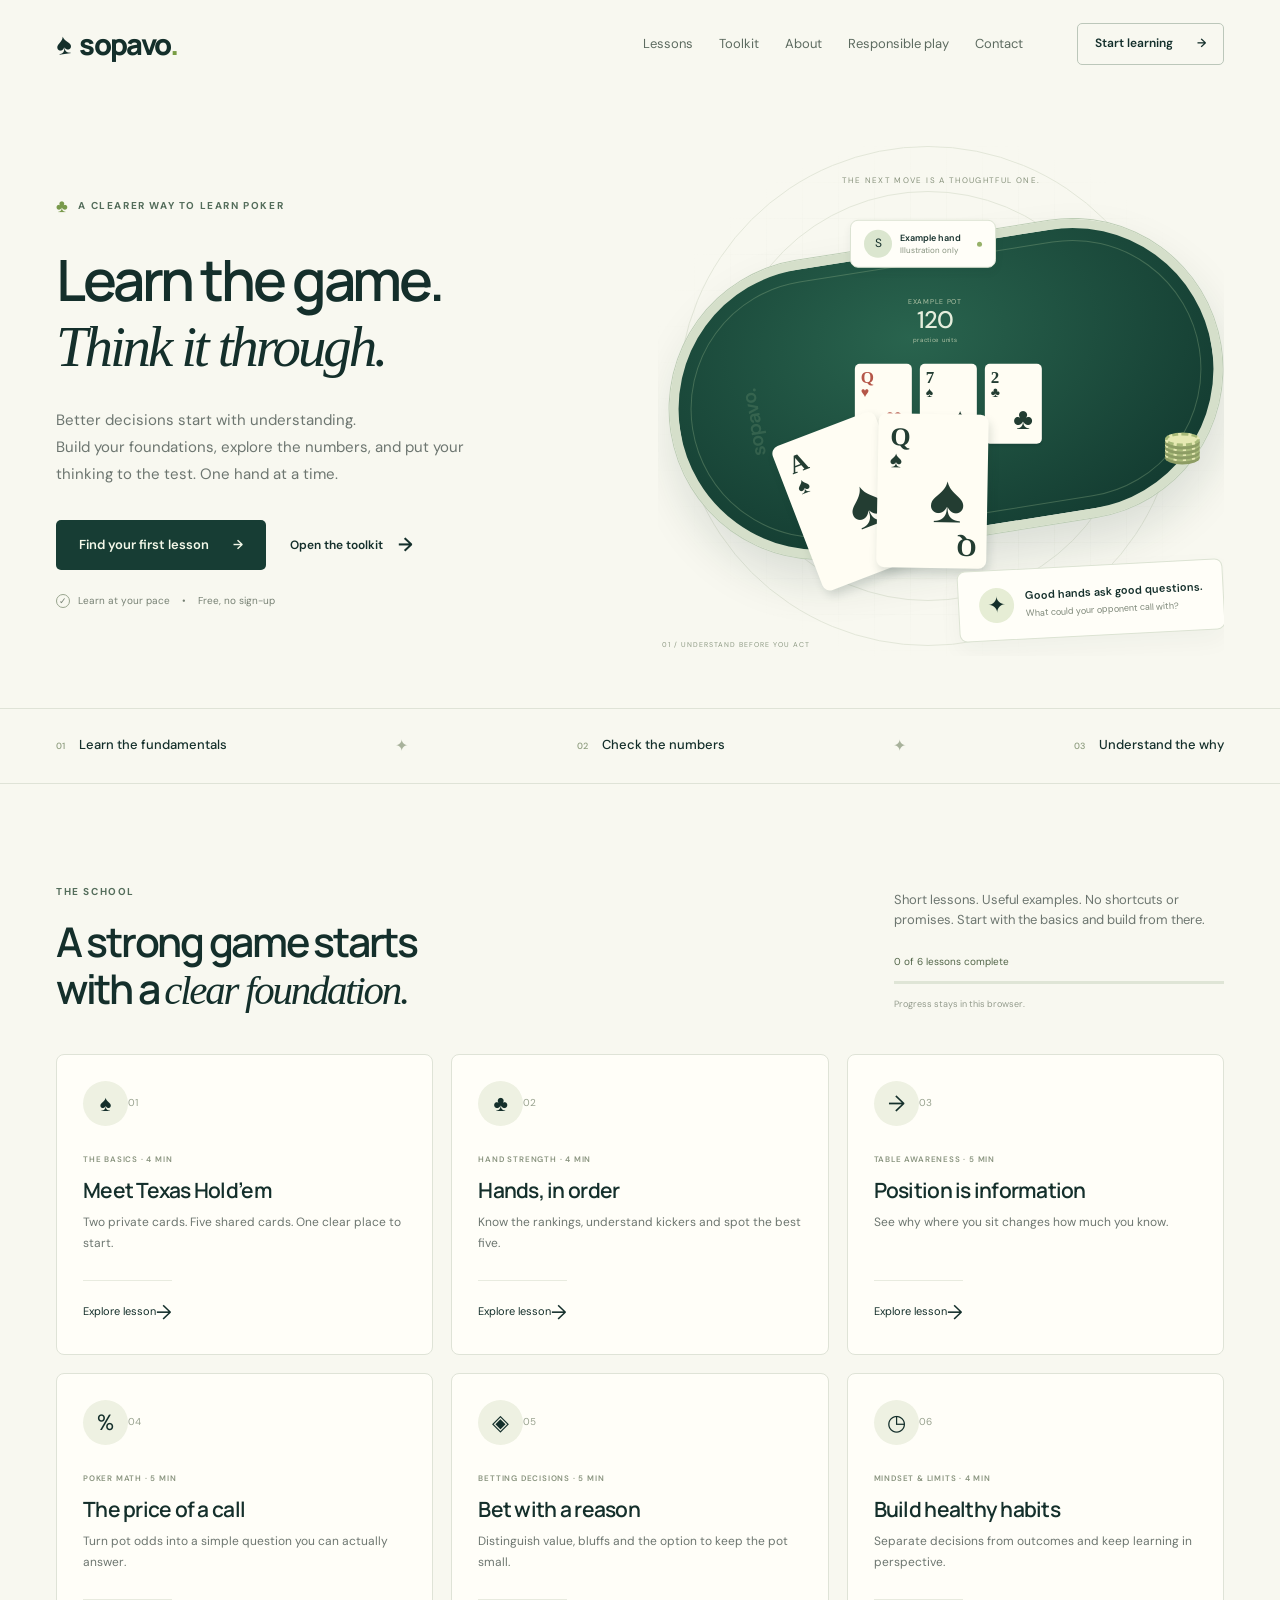
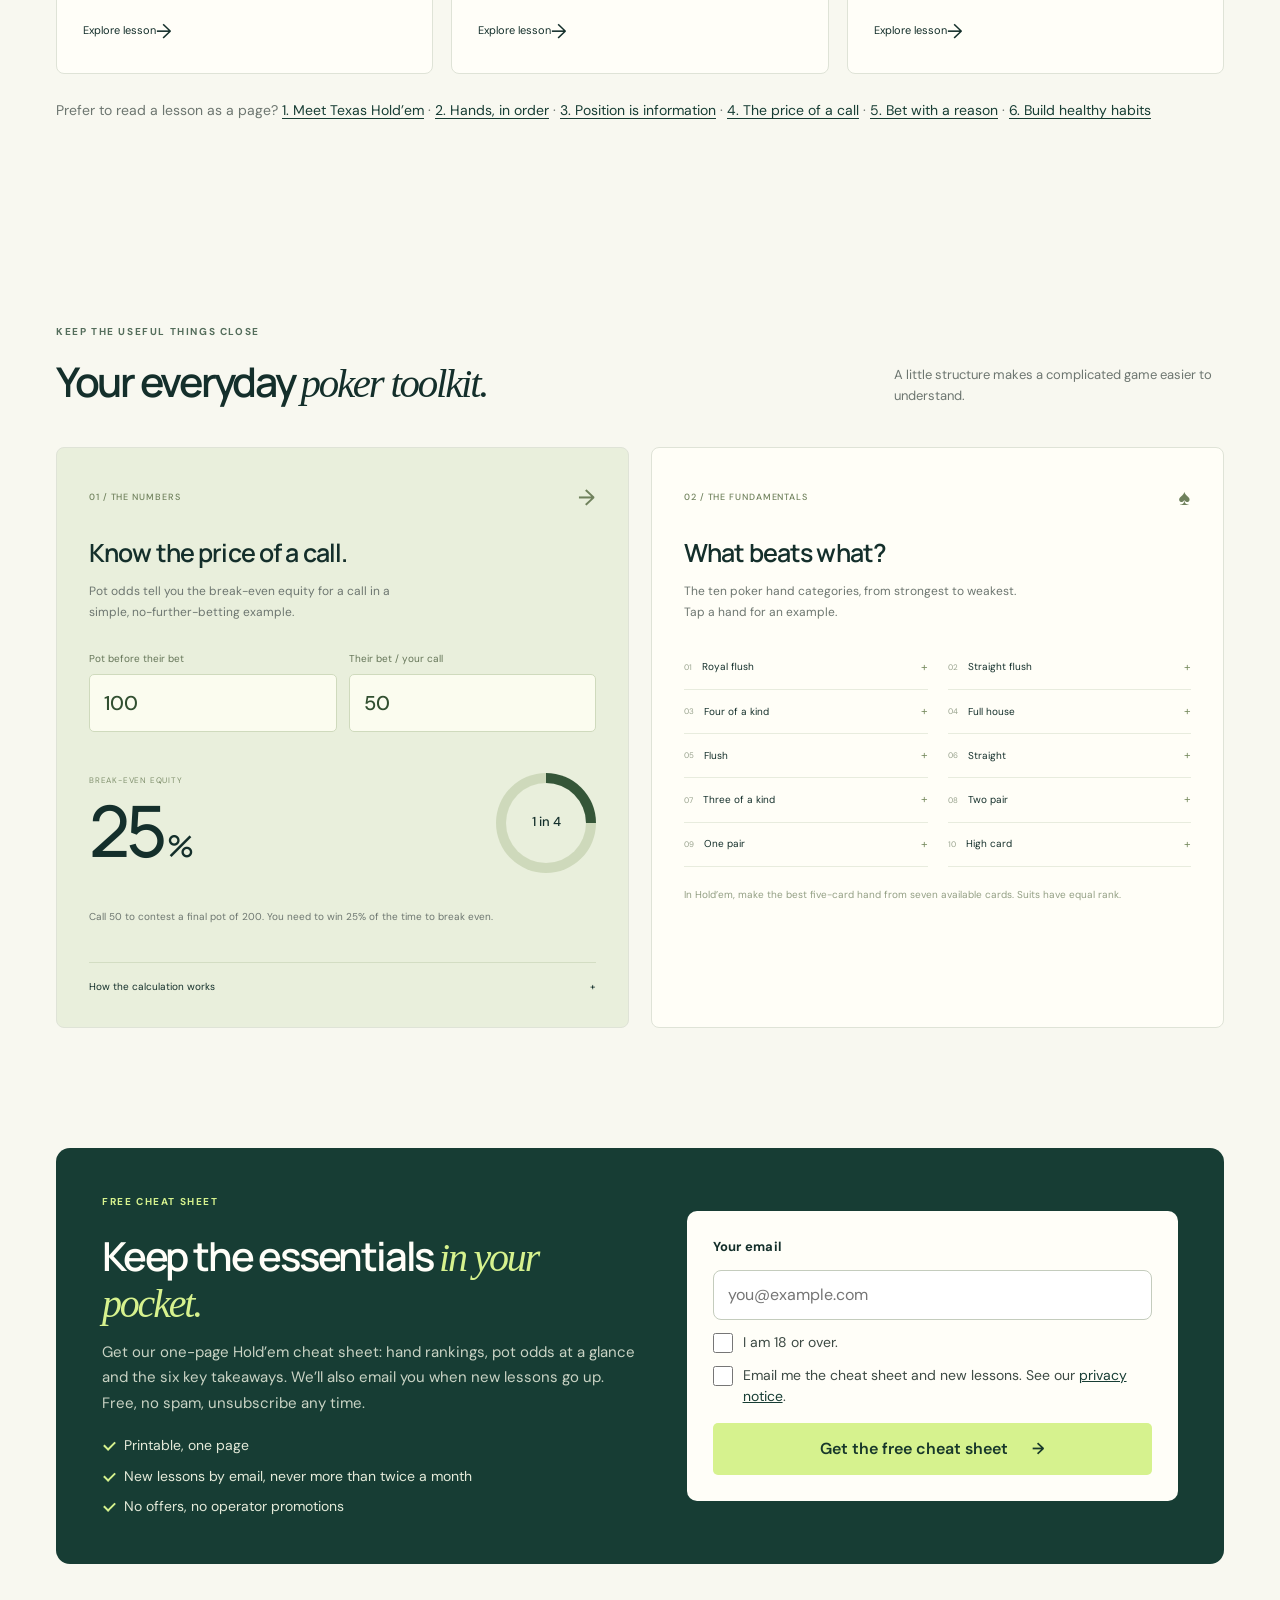
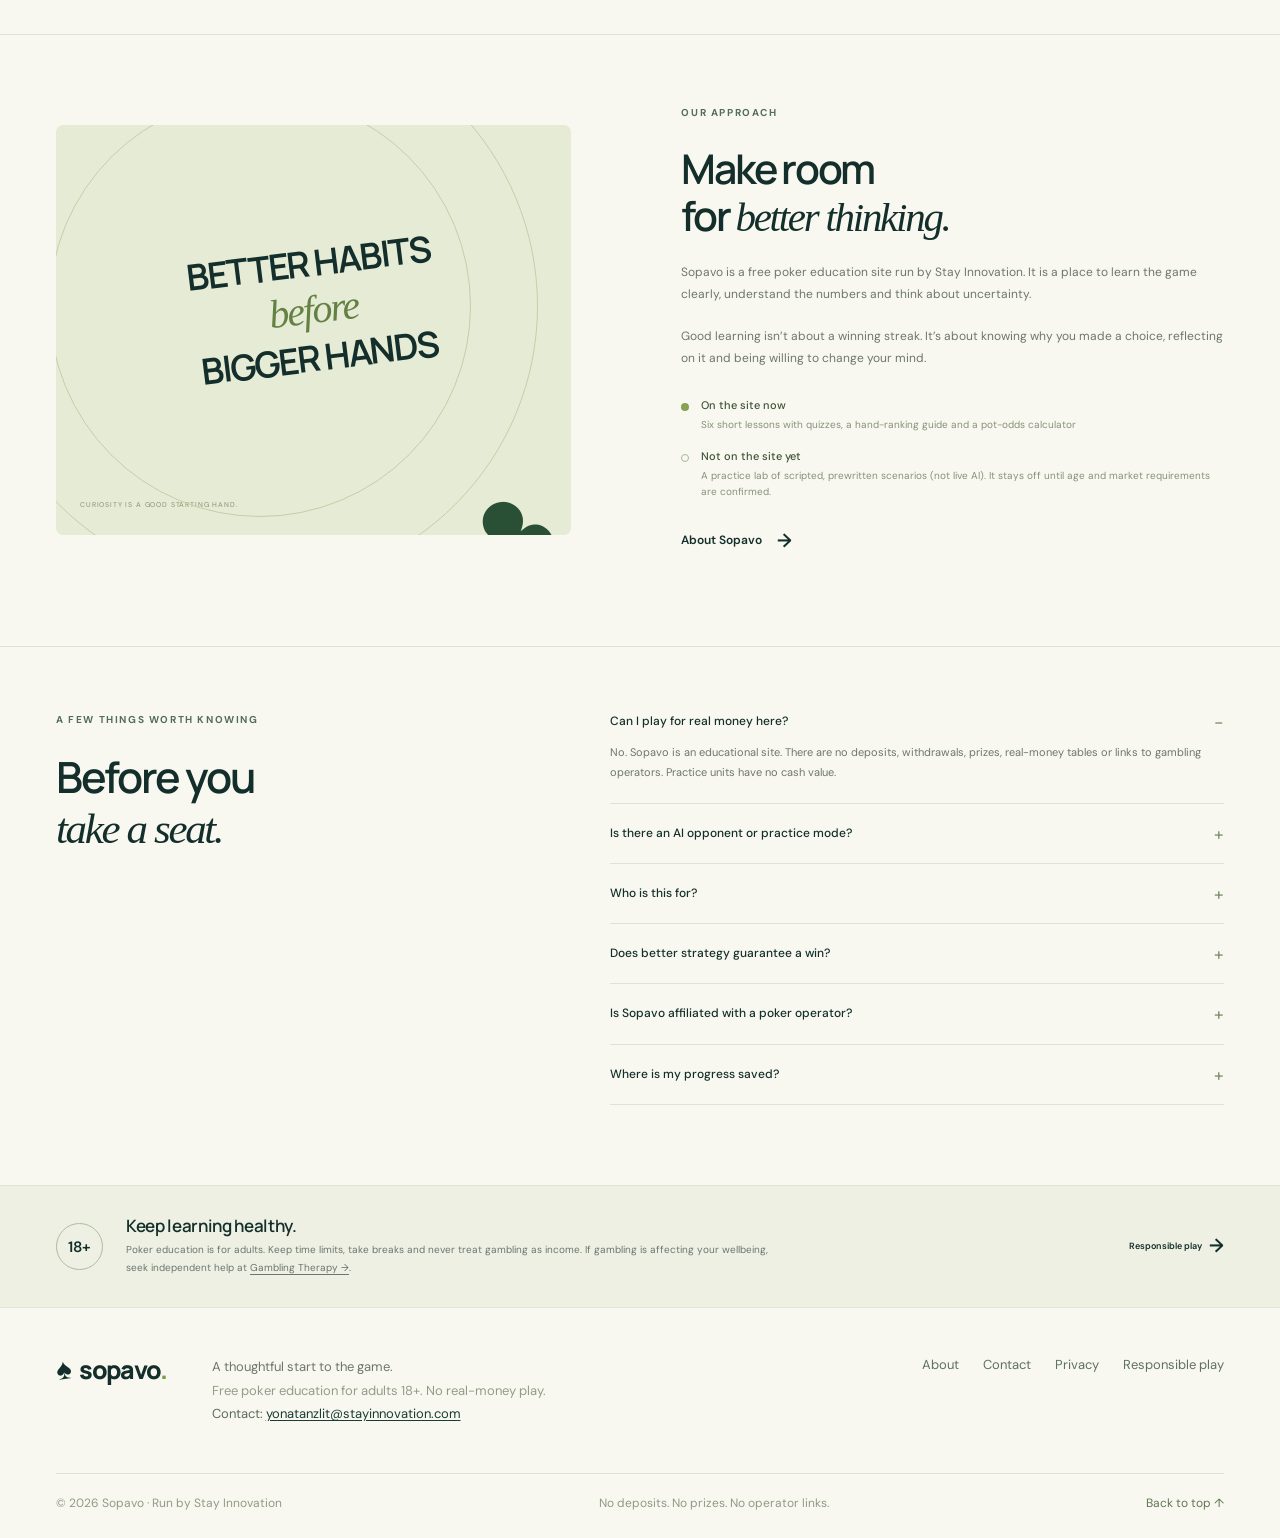
==== commit 09b09c36: "Fix footer email address Co-Authored-By: Claude Opus 5.5 <noreply@anthropic.com>" ====
--- a/index.html
+++ b/index.html
@@ -38,7 +38,7 @@
 <section class="faq-section section-wrap section-space"><div><div class="eyebrow">A FEW THINGS WORTH KNOWING</div><h2>Before you<br><em>take a seat.</em></h2></div><div class="faqs"><details open><summary>Can I play for real money here?</summary><p>No. Sopavo is an educational site. There are no deposits, withdrawals, prizes, real-money tables or links to gambling operators. Practice units have no cash value.</p></details><details><summary>Is there an AI opponent or practice mode?</summary><p>No. There is no AI opponent on Sopavo. We have built a small practice lab of scripted scenarios with prewritten feedback, but it is not on the public site while we confirm the applicable age and market requirements.</p></details><details><summary>Who is this for?</summary><p>Adults aged 18 or over who want to understand Texas Hold’em fundamentals. The site teaches the game and has no gambling of any kind. It does not verify age, so please do not use it if you are under 18.</p></details><details><summary>Does better strategy guarantee a win?</summary><p>No. Poker involves chance, incomplete information and risk. Educational examples simplify real decisions. A correct decision can still lose, and no strategy guarantees profit.</p></details><details><summary>Is Sopavo affiliated with a poker operator?</summary><p>No. Sopavo is independent. It is not affiliated with, endorsed by or approved by any poker or gambling operator, and it has no affiliate links. If that ever changes, we will say so clearly next to the content concerned.</p></details><details><summary>Where is my progress saved?</summary><p>Lesson completions and practice results are saved in this browser’s local storage. There are no user accounts, email sign-ups, cookies or analytics. Clearing browser data removes your progress.</p></details></div></section>
 <section class="responsible section-wrap"><div class="age-badge">18+</div><div><h3>Keep learning healthy.</h3><p>Poker education is for adults. Keep time limits, take breaks and never treat gambling as income. If gambling is affecting your wellbeing, seek independent help at <a href="https://www.gamblingtherapy.org/" target="_blank" rel="noopener noreferrer">Gambling Therapy →</a>.</p></div><a class="text-link" href="responsible-play.html">Responsible play <span>→</span></a></section>
 </main>
-<footer class="section-wrap"><div class="footer-top"><a class="brand" href="index.html"><span class="brand-mark">♠</span>sopavo<span class="brand-dot">.</span></a><p>A thoughtful start to the game.<br><span>Free poker education for adults 18+. No real-money play.</span><br><span class="footer-mail">Contact: <a href="mailto:yonatanzlit.com">yonatanzlit.com</a></span></p><div class="footer-links"><a href="about.html">About</a><a href="contact.html">Contact</a><a href="privacy.html">Privacy</a><a href="responsible-play.html">Responsible play</a></div></div><div class="footer-bottom"><span>© <span id="copyright-year">2026</span> Sopavo · Run by Stay Innovation</span><span>No deposits. No prizes. No operator links.</span><a href="#main">Back to top ↑</a></div></footer>
+<footer class="section-wrap"><div class="footer-top"><a class="brand" href="index.html"><span class="brand-mark">♠</span>sopavo<span class="brand-dot">.</span></a><p>A thoughtful start to the game.<br><span>Free poker education for adults 18+. No real-money play.</span><br><span class="footer-mail">Contact: <a href="mailto:yonatanzlit@stayinnovation.com">yonatanzlit@stayinnovation.com</a></span></p><div class="footer-links"><a href="about.html">About</a><a href="contact.html">Contact</a><a href="privacy.html">Privacy</a><a href="responsible-play.html">Responsible play</a></div></div><div class="footer-bottom"><span>© <span id="copyright-year">2026</span> Sopavo · Run by Stay Innovation</span><span>No deposits. No prizes. No operator links.</span><a href="#main">Back to top ↑</a></div></footer>
 <dialog id="content-dialog"><div class="dialog-top"><span class="brand mini"><span class="brand-mark">♠</span>sopavo.</span><button class="dialog-close" aria-label="Close dialog">✕</button></div><div id="dialog-content"></div></dialog>
 <div id="toast" class="toast" role="status" hidden></div>
 </body></html>
